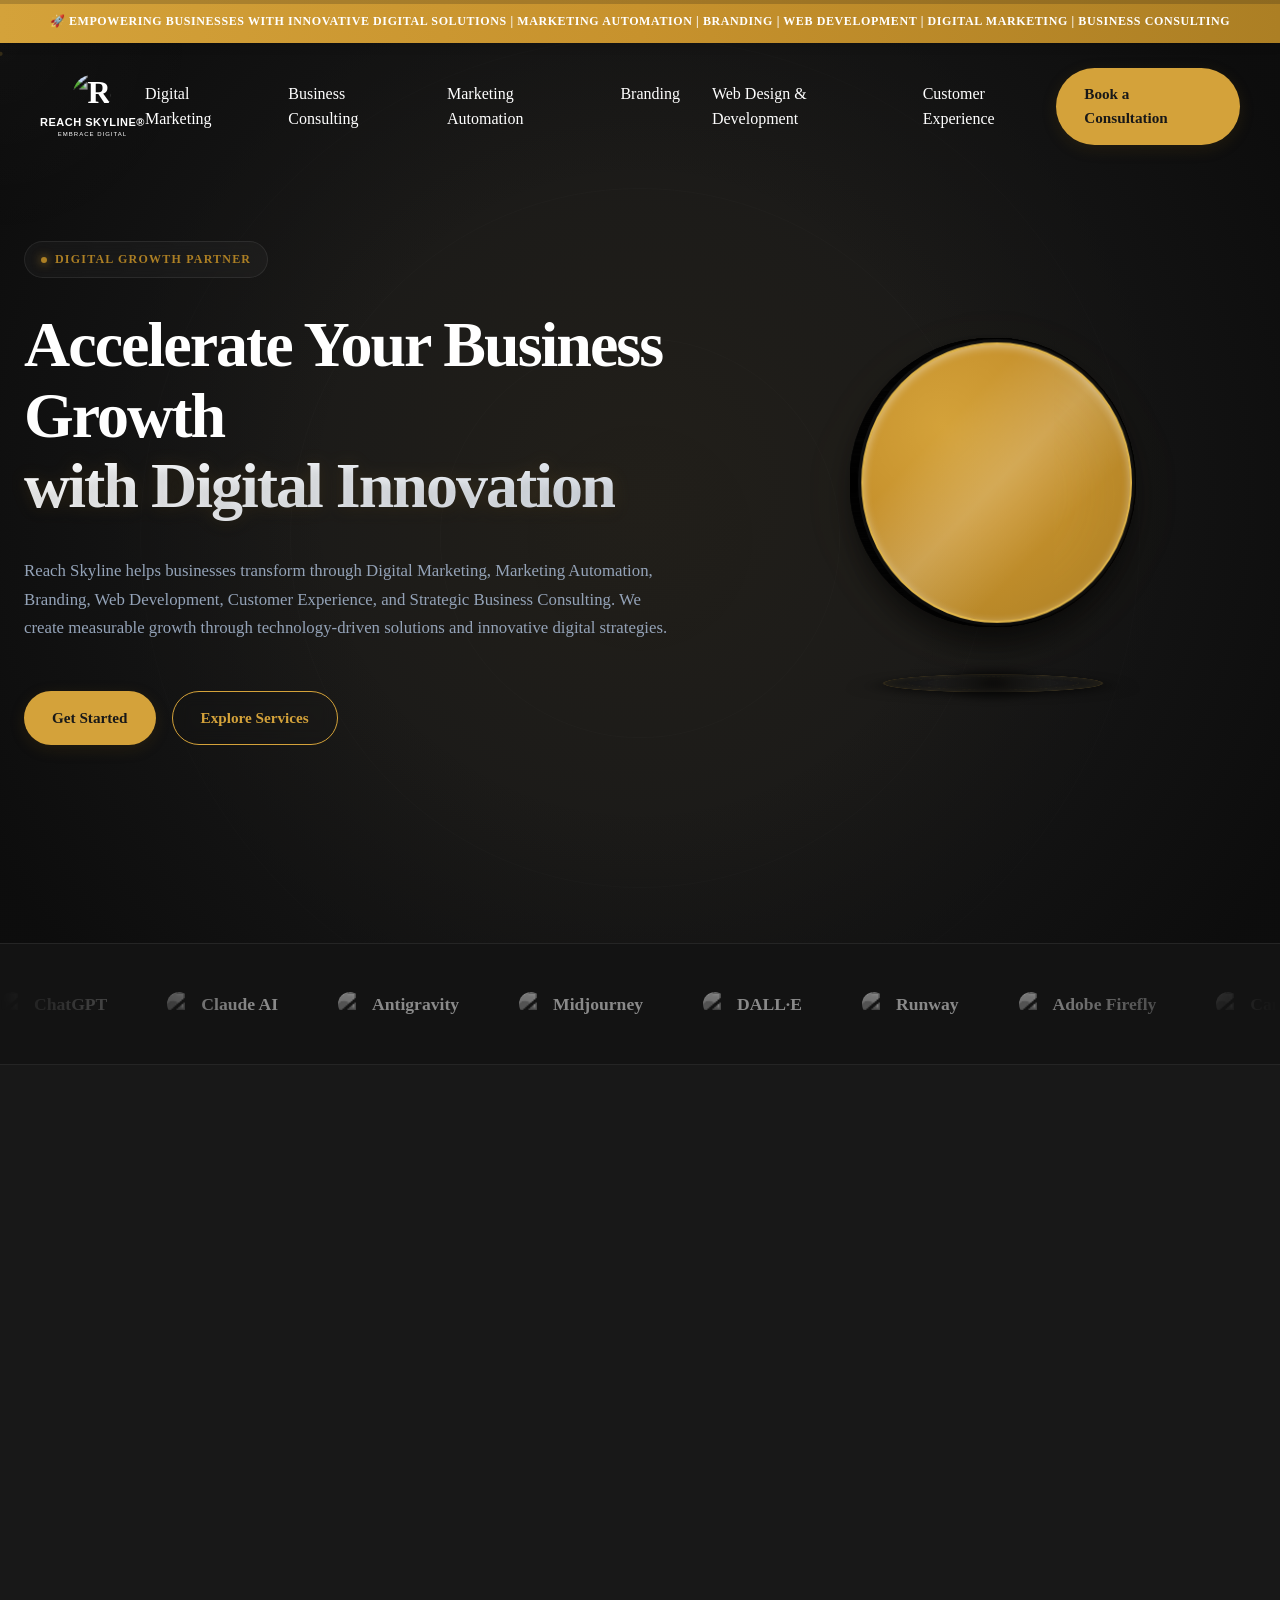
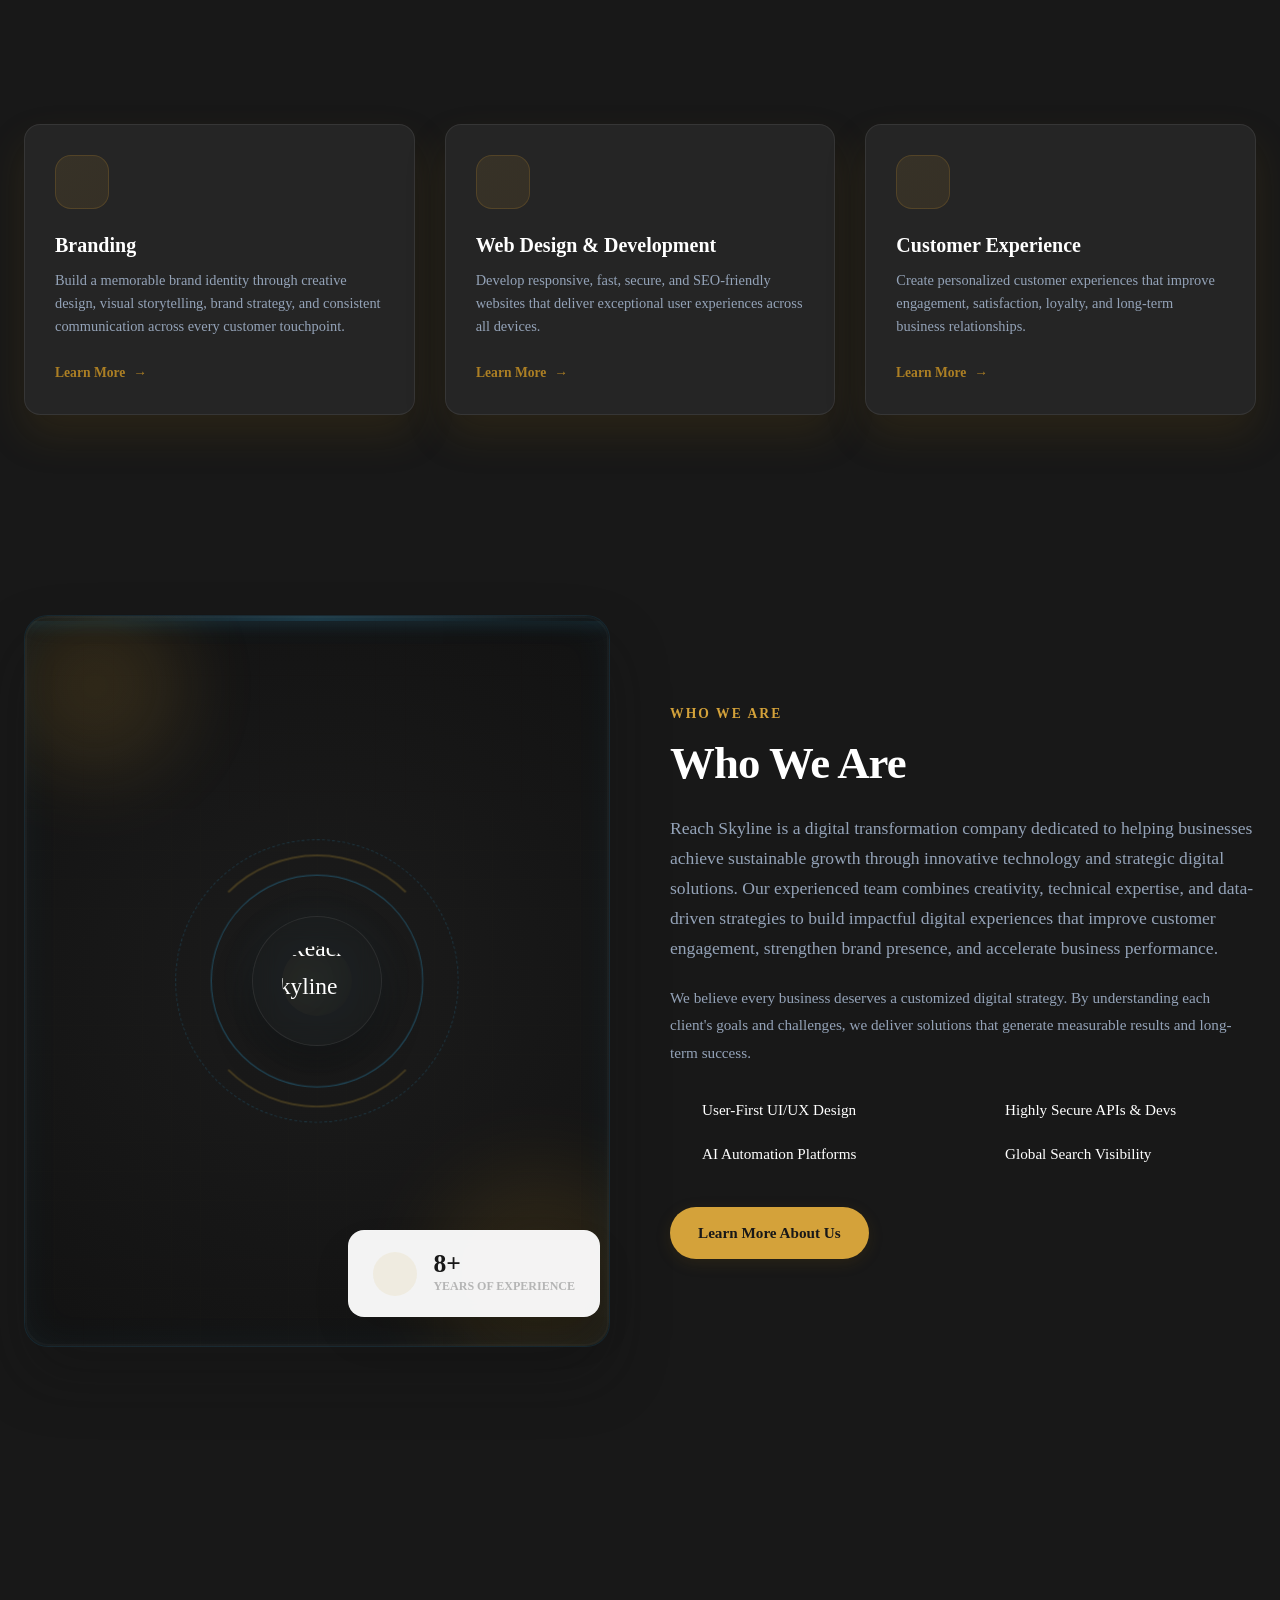
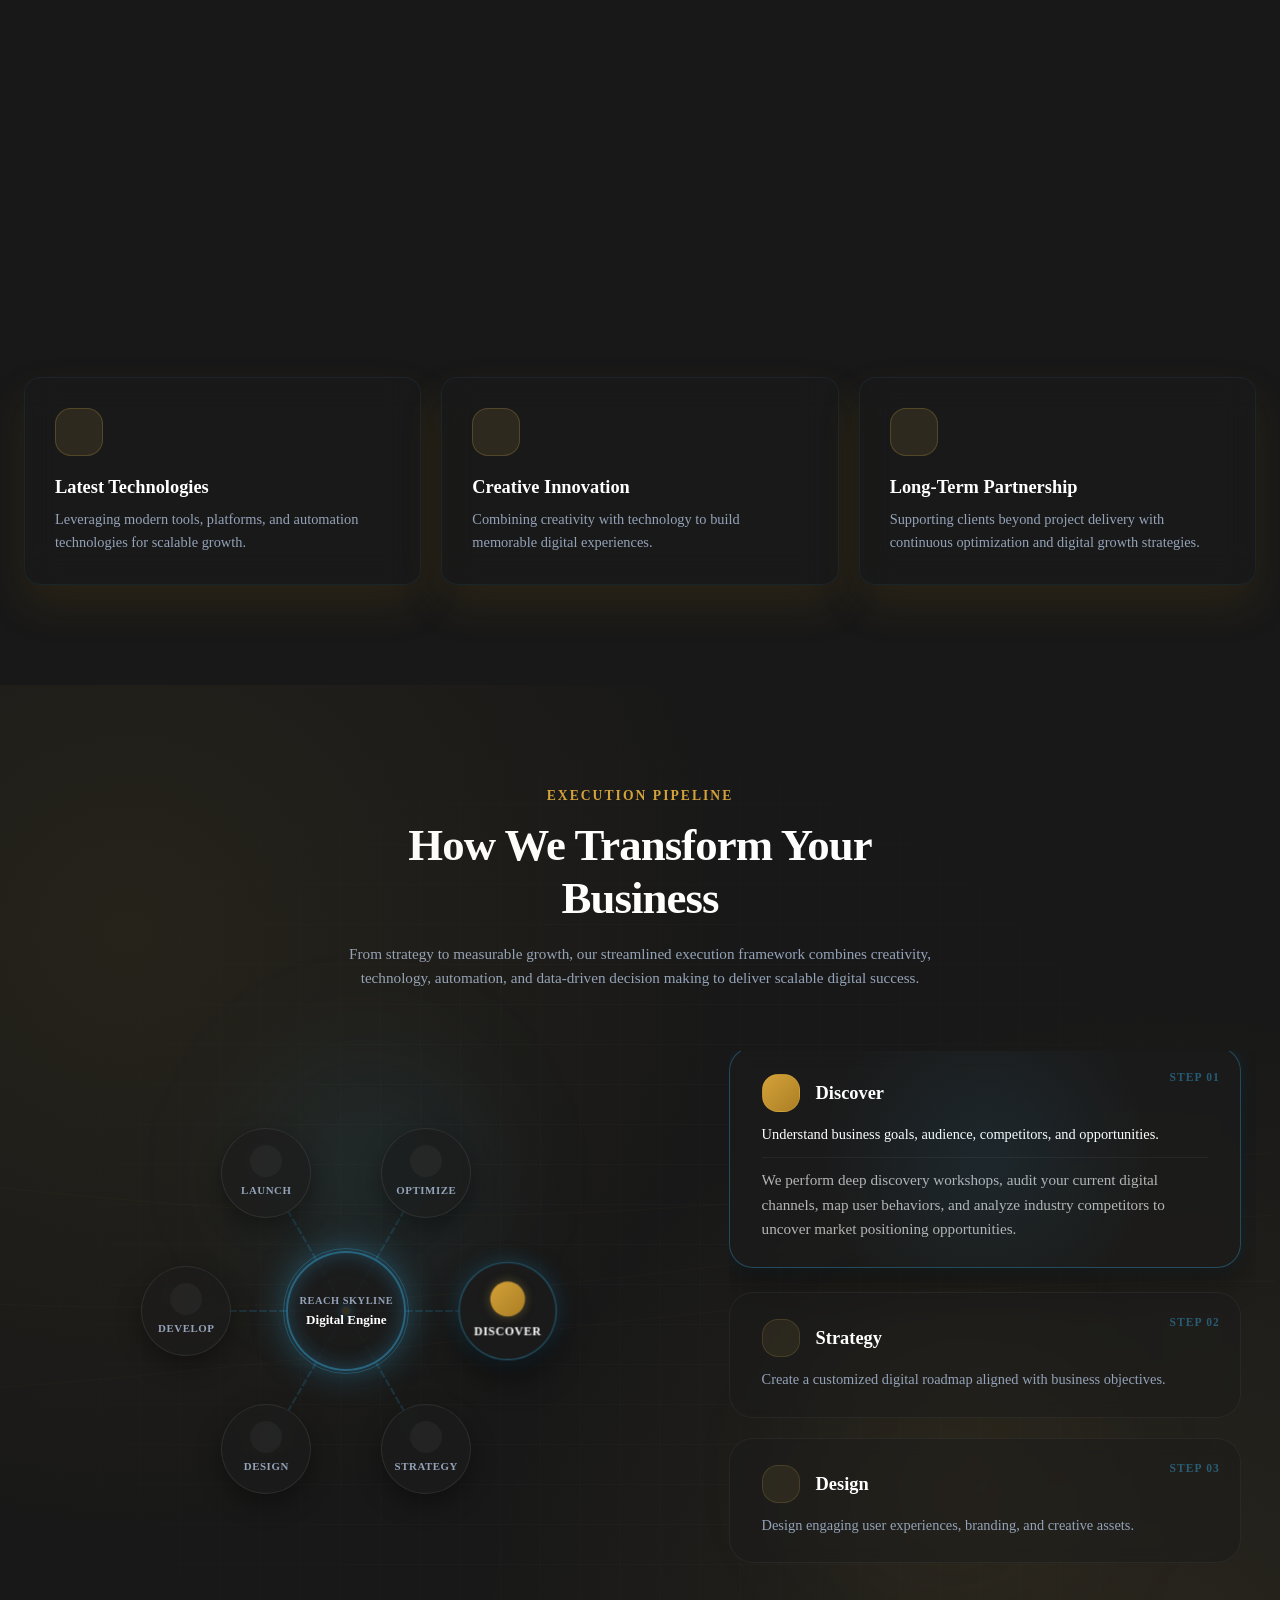
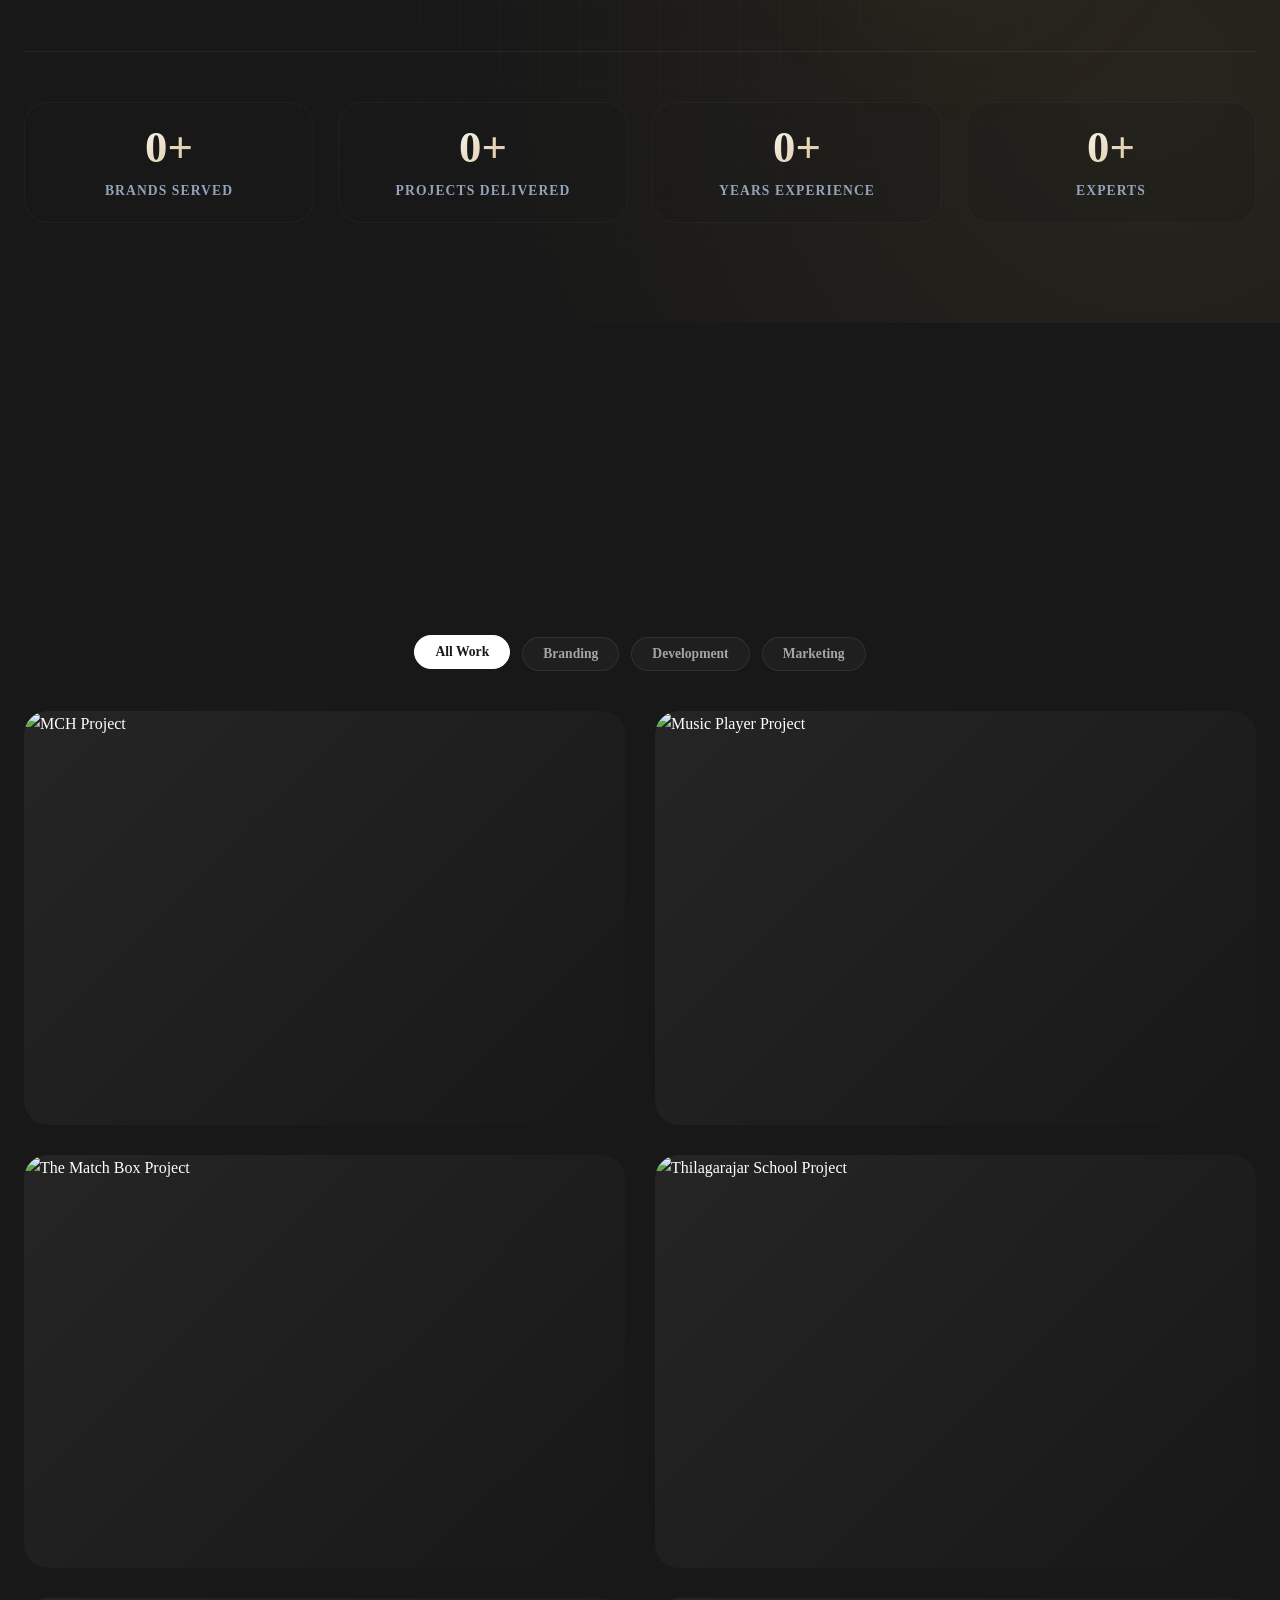
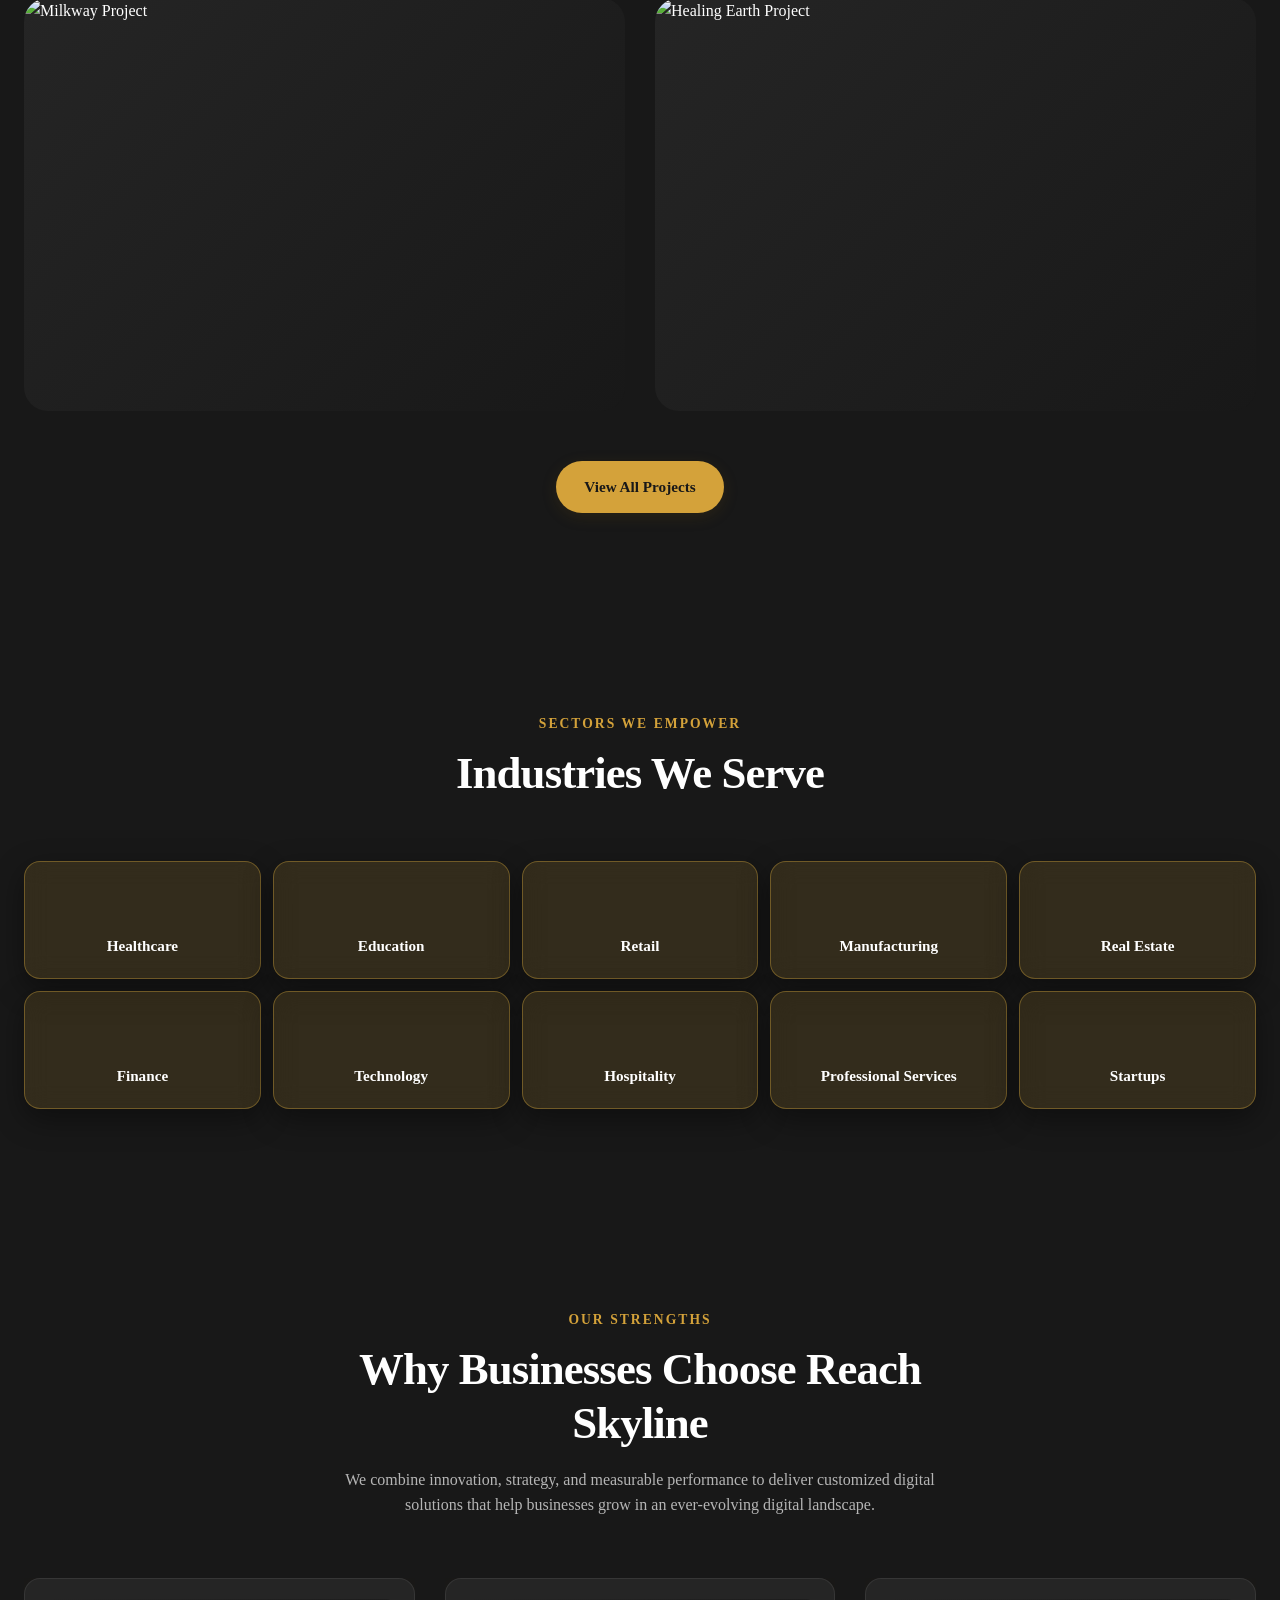
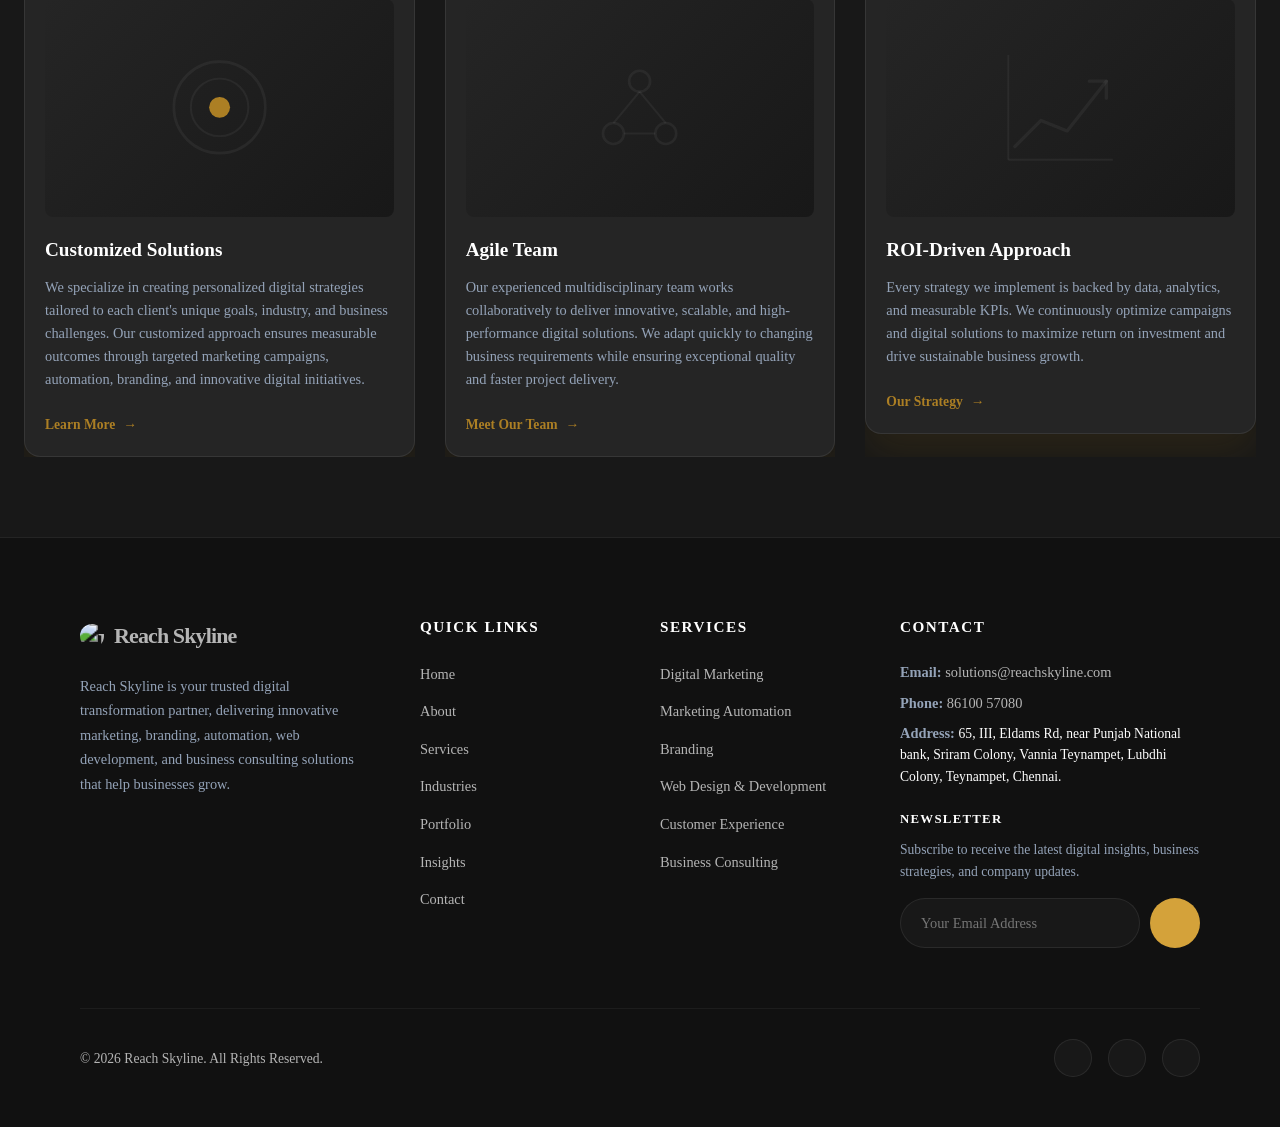
==== index.html @ 9bc43e6a "Add files via upload" ====
<!DOCTYPE html>
<html lang="en">
<head>
  <meta charset="UTF-8">
  <meta name="viewport" content="width=device-width, initial-scale=1.0">
  <meta name="description" content="Reach Skyline is your trusted digital transformation partner, delivering innovative marketing, branding, automation, web development, and business consulting solutions that help businesses grow.">
  <meta name="keywords" content="Reach Skyline, Digital Agency, Marketing Automation, Branding, Web Design & Development, Digital Transformation, Customer Experience, Business Consulting">
  <meta name="author" content="Reach Skyline">
  <title>Reach Skyline | Accelerating Business Growth Through Digital Innovation</title>
  
  <!-- Favicon -->
  <link rel="icon" type="image/png" href="data:image/svg+xml,<svg xmlns=%22http://www.w3.org/2000/svg%22 viewBox=%220 0 100 100%22><rect width=%22100%22 height=%22100%22 rx=%2220%22 fill=%22%23181818%22/><circle cx=%2250%22 cy=%2250%22 r=%2230%22 fill=%22none%22 stroke=%22url(%23g)%22 stroke-width=%228%22/><defs><linearGradient id=%22g%22 x1=%220%22 y1=%220%22 x2=%221%22 y2=%221%22><stop offset=%220%25%22 stop-color=%22%23cca43b%22/><stop offset=%22100%25%22 stop-color=%22%23e5c158%22/></linearGradient></defs></svg>">

  <!-- Google Fonts -->
  <link rel="preconnect" href="https://fonts.googleapis.com">
  <link rel="preconnect" href="https://fonts.gstatic.com" crossorigin>
  <link href="https://fonts.googleapis.com/css2?family=Plus+Jakarta+Sans:ital,wght@0,300;0,400;0,500;0,600;0,700;0,800;1,400&family=Space+Grotesk:wght@400;500;600;700&display=swap" rel="stylesheet">
  
  <!-- Stylesheets -->
  <link rel="stylesheet" href="style.css">
  <link rel="stylesheet" href="animations.css">
  <link rel="stylesheet" href="responsive.css">
</head>
<body>
  <!-- Full-Screen Starfield Background -->
  <canvas id="bgCanvas"></canvas>

  <!-- Announcement Bar -->
  <div class="announcement-bar">
    🚀 Empowering Businesses with Innovative Digital Solutions | Marketing Automation | Branding | Web Development | Digital Marketing | Business Consulting
  </div>

  <!-- Scroll Progress Bar -->
  <div class="scroll-progress-container">
    <div class="scroll-progress-bar" id="scrollProgressBar"></div>
  </div>

  <!-- Page Loader -->
  <div class="page-loader" id="pageLoader">
    <div class="loader-content">
      <img src="https://res.cloudinary.com/srfbqmic/image/upload/v1784008213/Gemini_Generated_Image_fkqyyffkqyyffkqy_fl8wap.png" alt="Reach Skyline Logo" class="loader-logo-img">
      <div class="loader-logo">Reach Skyline</div>
      <div class="loader-bar">
        <div class="loader-progress"></div>
      </div>
    </div>
  </div>

  <!-- Glass Navbar -->
  <nav class="navbar" id="navbar">
    <div class="container navbar-container">
      <a href="#home" class="logo" style="display: flex; flex-direction: column; align-items: center; justify-content: center; gap: 0; text-decoration: none;">
        <img src="https://res.cloudinary.com/srfbqmic/image/upload/v1784008213/Gemini_Generated_Image_fkqyyffkqyyffkqy_fl8wap.png" alt="Reach Skyline Logo" class="logo-img" style="width: 38px; height: 38px; margin-bottom: 4px;">
        <span style="font-family: Arial, sans-serif; font-size: 11px; font-weight: 700; color: #FFFFFF; letter-spacing: 0.5px; line-height: 1;">REACH SKYLINE&reg;</span>
        <span style="font-family: Arial, sans-serif; font-size: 6px; font-weight: 500; color: #FFFFFF; letter-spacing: 1px; line-height: 1; margin-top: 3px;">EMBRACE DIGITAL</span>
      </a>
      
      <!-- Desktop Navigation Menu -->
      <ul class="nav-menu">
        <li><a href="#services" class="nav-link active">Digital Marketing</a></li>
        <li><a href="#services" class="nav-link">Business Consulting</a></li>
        <li><a href="#services" class="nav-link">Marketing Automation</a></li>
        <li><a href="#services" class="nav-link">Branding</a></li>
        <li><a href="#services" class="nav-link">Web Design & Development</a></li>
        <li><a href="#services" class="nav-link">Customer Experience</a></li>
      </ul>
      
      <div class="nav-cta">
        <a href="#footer" class="btn btn-primary btn-magnetic">Book a Consultation</a>
      </div>
      
      
      
      <!-- Hamburger Toggle Button -->
      <button class="hamburger" id="menuToggle" aria-label="Toggle navigation menu">
        <span></span>
        <span></span>
        <span></span>
      </button>
    </div>
  </nav>

  <!-- Mobile Slide-In Navigation Drawer -->
  <div class="nav-overlay" id="navOverlay"></div>
  <div class="nav-drawer" id="navDrawer">
    <ul class="drawer-menu">
      <li><a href="#home" class="drawer-link active">Home</a></li>
      <li><a href="#services" class="drawer-link">Services</a></li>
      <li><a href="#about" class="drawer-link">About</a></li>
      <li><a href="#why-choose-us" class="drawer-link">Why Us</a></li>
      <li><a href="#process" class="drawer-link">Process</a></li>
      <li><a href="#portfolio" class="drawer-link">Portfolio</a></li>
    </ul>
    <div class="drawer-cta">
      <a href="#footer" class="btn btn-primary" style="width: 100%;">Book a Consultation</a>
    </div>
  </div>

  <!-- Hero Section -->
  <header class="hero" id="home">
    <!-- Premium Luxury SaaS Background -->
    <div class="hero-bg-container luxury-bg">
      <!-- Background Concentric Circles for Depth -->
      <div class="hero-circle circle-1"></div>
      <div class="hero-circle circle-2"></div>
      <div class="hero-circle circle-3"></div>
      
      <!-- Subtle Floating Dust Particles Canvas -->
      <canvas id="particlesCanvas" class="hero-layer layer-canvas"></canvas>
      
      <!-- Luxury Radial Vignette -->
      <div class="hero-bg-overlay-luxury"></div>
    </div>
    
    <!-- Mouse interactive glow layout -->
    <div class="mouse-light" id="mouseLight"></div>

    <div class="container hero-content-wrapper">
      <!-- Left Column: Hero Text -->
      <div class="hero-left">
        <div class="hero-badge reveal-fade-up">
          <span class="hero-badge-dot"></span>
          <span class="hero-badge-text">Digital Growth Partner</span>
        </div>
        
        <h1 class="hero-headline reveal-fade-up delay-100">
          Accelerate Your Business Growth<br>
          <span class="gradient-gold-text">with Digital Innovation</span>
        </h1>
        
        <p class="hero-subtitle reveal-fade-up delay-200">
          Reach Skyline helps businesses transform through Digital Marketing, Marketing Automation, Branding, Web Development, Customer Experience, and Strategic Business Consulting. We create measurable growth through technology-driven solutions and innovative digital strategies.
        </p>
        
        <div class="hero-buttons reveal-fade-up delay-300">
          <a href="#footer" class="btn btn-primary btn-magnetic">Get Started</a>
          <a href="#services" class="btn btn-secondary btn-magnetic">Explore Services</a>
        </div>
      </div>

      <!-- Right Column: Interactive 3D Reach Skyline Logo Centerpiece -->
      <div class="hero-right reveal-fade-up delay-400">
        <div class="logo-3d-scene" id="logoScene">
          <!-- Ambient Radial Spotlight Glow behind the logo coin -->
          <div class="logo-3d-glow"></div>
          
          <!-- 3D Pedestal / Platform -->
          <div class="pedestal-stage">
            <div class="pedestal-base">
              <!-- Nested ring reflections -->
              <div class="pedestal-ring-1"></div>
              <div class="pedestal-ring-2"></div>
              <div class="pedestal-reflection"></div>
            </div>
            <!-- Soft dynamic shadow cast from the floating coin onto the pedestal surface -->
            <div class="pedestal-shadow" id="pedestalShadow"></div>
          </div>
          
          <!-- True 3D Solid Polygonal Coin Logo Container -->
          <div class="logo-3d-container" id="logo3DContainer">
            <!-- Front Face -->
            <div class="logo-3d-layer face-front">
              <div class="logo-coin-face">
                <img src="https://res.cloudinary.com/srfbqmic/image/upload/v1784008213/Gemini_Generated_Image_fkqyyffkqyyffkqy_fl8wap.png" alt="Reach Skyline 3D Logo" class="logo-image-core">
                <div class="chrome-glare"></div>
              </div>
            </div>
            
            <!-- Back Face -->
            <div class="logo-3d-layer face-back">
              <div class="logo-coin-face mirrored-back">
                <img src="https://res.cloudinary.com/srfbqmic/image/upload/v1784008213/Gemini_Generated_Image_fkqyyffkqyyffkqy_fl8wap.png" alt="Reach Skyline 3D Logo" class="logo-image-core">
                <div class="chrome-glare"></div>
              </div>
            </div>
          </div>
        </div>
      </div>
    </div>


  </header>

  <!-- Trusted Clients Marquee Section -->
  <section class="clients">
    <div class="marquee-container">
      <div class="marquee-track" id="marqueeTrack">
        <!-- Loop 1 -->
        <div class="marquee-logo">
          <img src="https://cdn.jsdelivr.net/npm/@lobehub/icons-static-svg@latest/icons/chatgpt.svg" alt="ChatGPT" class="logo-img">
          <span class="logo-text">ChatGPT</span>
        </div>
        <div class="marquee-logo">
          <img src="https://cdn.jsdelivr.net/npm/@lobehub/icons-static-svg@latest/icons/claude.svg" alt="Claude AI" class="logo-img">
          <span class="logo-text">Claude AI</span>
        </div>
        <div class="marquee-logo">
          <img src="https://cdn.jsdelivr.net/gh/homarr-labs/dashboard-icons/png/gravity.png" alt="Antigravity" class="logo-img">
          <span class="logo-text">Antigravity</span>
        </div>
        <div class="marquee-logo">
          <img src="https://cdn.jsdelivr.net/npm/@lobehub/icons-static-svg@latest/icons/midjourney.svg" alt="Midjourney" class="logo-img">
          <span class="logo-text">Midjourney</span>
        </div>
        <div class="marquee-logo">
          <img src="https://cdn.jsdelivr.net/npm/@lobehub/icons-static-svg@latest/icons/dalle.svg" alt="DALL·E" class="logo-img">
          <span class="logo-text">DALL·E</span>
        </div>
        <div class="marquee-logo">
          <img src="https://uxwing.com/wp-content/themes/uxwing/download/brands-and-social-media/runway-ai-icon.svg" alt="Runway" class="logo-img">
          <span class="logo-text">Runway</span>
        </div>
        <div class="marquee-logo">
          <img src="https://cdn.jsdelivr.gh/homarr-labs/dashboard-icons/png/firefly.png" alt="Adobe Firefly" class="logo-img">
          <span class="logo-text">Adobe Firefly</span>
        </div>
        <div class="marquee-logo">
          <img src="https://uxwing.com/wp-content/themes/uxwing/download/brands-and-social-media/canva-icon.svg" alt="Canva" class="logo-img">
          <span class="logo-text">Canva</span>
        </div>
        <div class="marquee-logo">
          <img src="https://uxwing.com/wp-content/themes/uxwing/download/brands-and-social-media/jasper-icon.svg" alt="Jasper AI" class="logo-img">
          <span class="logo-text">Jasper AI</span>
        </div>
        <div class="marquee-logo">
          <img src="https://unavatar.io/copy.ai" alt="Copy.ai" class="logo-img">
          <span class="logo-text">Copy.ai</span>
        </div>
        <div class="marquee-logo">
          <img src="https://cdn.jsdelivr.net/gh/gilbarbara/logos/logos/grammarly.svg" alt="Grammarly" class="logo-img">
          <span class="logo-text">Grammarly</span>
        </div>
        <div class="marquee-logo">
          <img src="https://api.microlink.io?url=https://synthesia.io&embed=logo" alt="Synthesia" class="logo-img">
          <span class="logo-text">Synthesia</span>
        </div>
        <div class="marquee-logo">
          <img src="https://cdn.jsdelivr.net/gh/gilbarbara/logos/logos/descript.svg" alt="Descript" class="logo-img">
          <span class="logo-text">Descript</span>
        </div>
        <div class="marquee-logo">
          <img src="https://unavatar.io/semrush.com" alt="SEMrush" class="logo-img">
          <span class="logo-text">SEMrush</span>
        </div>
        <div class="marquee-logo">
          <img src="https://cdn.jsdelivr.net/gh/gilbarbara/logos/logos/google-analytics.svg" alt="Google Analytics" class="logo-img">
          <span class="logo-text">Google Analytics</span>
        </div>
        <div class="marquee-logo">
          <img src="https://cdn.jsdelivr.net/gh/gilbarbara/logos/logos/google-tag-manager.svg" alt="Google Tag Manager" class="logo-img">
          <span class="logo-text">Google Tag Manager</span>
        </div>
        <div class="marquee-logo">
          <img src="https://cdn.jsdelivr.net/gh/gilbarbara/logos/logos/meta.svg" alt="Meta Business Suite" class="logo-img">
          <span class="logo-text">Meta Business Suite</span>
        </div>
        <div class="marquee-logo">
          <img src="https://cdn.jsdelivr.net/gh/gilbarbara/logos/logos/zapier.svg" alt="Zapier" class="logo-img">
          <span class="logo-text">Zapier</span>
        </div>
        <div class="marquee-logo">
          <img src="https://unavatar.io/make.com" alt="Make.com" class="logo-img">
          <span class="logo-text">Make.com</span>
        </div>
        <div class="marquee-logo">
          <img src="https://unavatar.io/manychat.com" alt="ManyChat" class="logo-img">
          <span class="logo-text">ManyChat</span>
        </div>
        <div class="marquee-logo">
          <img src="https://cdn.jsdelivr.net/gh/homarr-labs/dashboard-icons/png/n8n.png" alt="n8n" class="logo-img">
          <span class="logo-text">n8n</span>
        </div>
        <div class="marquee-logo">
          <img src="https://cdn.jsdelivr.net/gh/gilbarbara/logos/logos/zoho.svg" alt="Zoho CRM" class="logo-img">
          <span class="logo-text">Zoho CRM</span>
        </div>
        <div class="marquee-logo">
          <img src="https://cdn.jsdelivr.net/gh/gilbarbara/logos/logos/zoho.svg" alt="Zoho Campaigns" class="logo-img">
          <span class="logo-text">Zoho Campaigns</span>
        </div>
        <!-- Loop 2 (For infinite loop) -->
        <div class="marquee-logo">
          <img src="https://cdn.jsdelivr.net/npm/@lobehub/icons-static-svg@latest/icons/chatgpt.svg" alt="ChatGPT" class="logo-img">
          <span class="logo-text">ChatGPT</span>
        </div>
        <div class="marquee-logo">
          <img src="https://cdn.jsdelivr.net/npm/@lobehub/icons-static-svg@latest/icons/claude.svg" alt="Claude AI" class="logo-img">
          <span class="logo-text">Claude AI</span>
        </div>
        <div class="marquee-logo">
          <img src="https://cdn.jsdelivr.net/gh/homarr-labs/dashboard-icons/png/gravity.png" alt="Antigravity" class="logo-img">
          <span class="logo-text">Antigravity</span>
        </div>
        <div class="marquee-logo">
          <img src="https://cdn.jsdelivr.net/npm/@lobehub/icons-static-svg@latest/icons/midjourney.svg" alt="Midjourney" class="logo-img">
          <span class="logo-text">Midjourney</span>
        </div>
        <div class="marquee-logo">
          <img src="https://cdn.jsdelivr.net/npm/@lobehub/icons-static-svg@latest/icons/dalle.svg" alt="DALL·E" class="logo-img">
          <span class="logo-text">DALL·E</span>
        </div>
        <div class="marquee-logo">
          <img src="https://uxwing.com/wp-content/themes/uxwing/download/brands-and-social-media/runway-ai-icon.svg" alt="Runway" class="logo-img">
          <span class="logo-text">Runway</span>
        </div>
        <div class="marquee-logo">
          <img src="https://cdn.jsdelivr.gh/homarr-labs/dashboard-icons/png/firefly.png" alt="Adobe Firefly" class="logo-img">
          <span class="logo-text">Adobe Firefly</span>
        </div>
        <div class="marquee-logo">
          <img src="https://uxwing.com/wp-content/themes/uxwing/download/brands-and-social-media/canva-icon.svg" alt="Canva" class="logo-img">
          <span class="logo-text">Canva</span>
        </div>
        <div class="marquee-logo">
          <img src="https://uxwing.com/wp-content/themes/uxwing/download/brands-and-social-media/jasper-icon.svg" alt="Jasper AI" class="logo-img">
          <span class="logo-text">Jasper AI</span>
        </div>
        <div class="marquee-logo">
          <img src="https://unavatar.io/copy.ai" alt="Copy.ai" class="logo-img">
          <span class="logo-text">Copy.ai</span>
        </div>
        <div class="marquee-logo">
          <img src="https://cdn.jsdelivr.net/gh/gilbarbara/logos/logos/grammarly.svg" alt="Grammarly" class="logo-img">
          <span class="logo-text">Grammarly</span>
        </div>
        <div class="marquee-logo">
          <img src="https://api.microlink.io?url=https://synthesia.io&embed=logo" alt="Synthesia" class="logo-img">
          <span class="logo-text">Synthesia</span>
        </div>
        <div class="marquee-logo">
          <img src="https://cdn.jsdelivr.net/gh/gilbarbara/logos/logos/descript.svg" alt="Descript" class="logo-img">
          <span class="logo-text">Descript</span>
        </div>
        <div class="marquee-logo">
          <img src="https://unavatar.io/semrush.com" alt="SEMrush" class="logo-img">
          <span class="logo-text">SEMrush</span>
        </div>
        <div class="marquee-logo">
          <img src="https://cdn.jsdelivr.net/gh/gilbarbara/logos/logos/google-analytics.svg" alt="Google Analytics" class="logo-img">
          <span class="logo-text">Google Analytics</span>
        </div>
        <div class="marquee-logo">
          <img src="https://cdn.jsdelivr.net/gh/gilbarbara/logos/logos/google-tag-manager.svg" alt="Google Tag Manager" class="logo-img">
          <span class="logo-text">Google Tag Manager</span>
        </div>
        <div class="marquee-logo">
          <img src="https://cdn.jsdelivr.net/gh/gilbarbara/logos/logos/meta.svg" alt="Meta Business Suite" class="logo-img">
          <span class="logo-text">Meta Business Suite</span>
        </div>
        <div class="marquee-logo">
          <img src="https://cdn.jsdelivr.net/gh/gilbarbara/logos/logos/zapier.svg" alt="Zapier" class="logo-img">
          <span class="logo-text">Zapier</span>
        </div>
        <div class="marquee-logo">
          <img src="https://unavatar.io/make.com" alt="Make.com" class="logo-img">
          <span class="logo-text">Make.com</span>
        </div>
        <div class="marquee-logo">
          <img src="https://unavatar.io/manychat.com" alt="ManyChat" class="logo-img">
          <span class="logo-text">ManyChat</span>
        </div>
        <div class="marquee-logo">
          <img src="https://cdn.jsdelivr.net/gh/homarr-labs/dashboard-icons/png/n8n.png" alt="n8n" class="logo-img">
          <span class="logo-text">n8n</span>
        </div>
        <div class="marquee-logo">
          <img src="https://cdn.jsdelivr.net/gh/gilbarbara/logos/logos/zoho.svg" alt="Zoho CRM" class="logo-img">
          <span class="logo-text">Zoho CRM</span>
        </div>
        <div class="marquee-logo">
          <img src="https://cdn.jsdelivr.net/gh/gilbarbara/logos/logos/zoho.svg" alt="Zoho Campaigns" class="logo-img">
          <span class="logo-text">Zoho Campaigns</span>
        </div>
      </div>
    </div>
  </section>

  <!-- Services Grid Section -->
  <section class="section section-dark" id="services">
    <div class="container">
      <div class="section-header reveal-fade-up">
        <span class="section-subtitle">Our Digital Solutions</span>
        <h2 class="section-title">Our Digital Solutions</h2>
        <p style="margin-top: 16px; font-size: 1rem;">We provide end-to-end digital services that help businesses grow, automate processes, improve customer engagement, and establish a strong online presence.</p>
      </div>

      <div class="services-grid">
        <!-- Service Card 1 -->
        <div class="service-card reveal-fade-up">
          <div class="glass-card card-glow-border service-card-content">
            <div class="service-icon-box">
              <i data-lucide="trending-up"></i>
            </div>
            <h3 class="service-title">Digital Marketing</h3>
            <p class="service-desc">Increase your online visibility through SEO, social media marketing, paid advertising, email marketing, and content strategies that generate quality leads and business growth.</p>
            <a href="#footer" class="service-link">Learn More <span class="arrow-right">→</span></a>
          </div>
        </div>

        <!-- Service Card 2 -->
        <div class="service-card reveal-fade-up delay-100">
          <div class="glass-card card-glow-border service-card-content">
            <div class="service-icon-box">
              <i data-lucide="briefcase"></i>
            </div>
            <h3 class="service-title">Business Consulting</h3>
            <p class="service-desc">Support business growth with strategic consulting, digital transformation planning, technology adoption, and performance optimization.</p>
            <a href="#footer" class="service-link">Learn More <span class="arrow-right">→</span></a>
          </div>
        </div>

        <!-- Service Card 3 -->
        <div class="service-card reveal-fade-up delay-200">
          <div class="glass-card card-glow-border service-card-content">
            <div class="service-icon-box">
              <i data-lucide="settings-2"></i>
            </div>
            <h3 class="service-title">Marketing Automation</h3>
            <p class="service-desc">Automate customer journeys, lead nurturing, email campaigns, CRM integration, and business workflows to improve efficiency and maximize conversions.</p>
            <a href="#footer" class="service-link">Learn More <span class="arrow-right">→</span></a>
          </div>
        </div>

        <!-- Service Card 4 -->
        <div class="service-card reveal-fade-up">
          <div class="glass-card card-glow-border service-card-content">
            <div class="service-icon-box">
              <i data-lucide="award"></i>
            </div>
            <h3 class="service-title">Branding</h3>
            <p class="service-desc">Build a memorable brand identity through creative design, visual storytelling, brand strategy, and consistent communication across every customer touchpoint.</p>
            <a href="#footer" class="service-link">Learn More <span class="arrow-right">→</span></a>
          </div>
        </div>

        <!-- Service Card 5 -->
        <div class="service-card reveal-fade-up delay-100">
          <div class="glass-card card-glow-border service-card-content">
            <div class="service-icon-box">
              <i data-lucide="code-xml"></i>
            </div>
            <h3 class="service-title">Web Design & Development</h3>
            <p class="service-desc">Develop responsive, fast, secure, and SEO-friendly websites that deliver exceptional user experiences across all devices.</p>
            <a href="#footer" class="service-link">Learn More <span class="arrow-right">→</span></a>
          </div>
        </div>
      <!-- Service Card 6 -->
        <div class="service-card reveal-fade-up delay-200">
          <div class="glass-card card-glow-border service-card-content">
            <div class="service-icon-box">
              <i data-lucide="heart"></i>
            </div>
            <h3 class="service-title">Customer Experience</h3>
            <p class="service-desc">Create personalized customer experiences that improve engagement, satisfaction, loyalty, and long-term business relationships.</p>
            <a href="#footer" class="service-link">Learn More <span class="arrow-right">→</span></a>
          </div>
        </div>

        </div>
    </div>
  </section>

  <!-- About Section (Light Section) -->
  <section class="section section-light" id="about">
    <div class="container">
      <div class="about-grid">
        
        <!-- About Left Column (Parallax Vector artwork) -->
        <div class="about-image-wrapper reveal-fade-up">
          <div class="about-image-card about-interactive-card" id="aboutInteractiveCard">
            <!-- Glass Frame Overlay -->
            <div class="about-card-glass-frame"></div>
            
            <!-- Drifting Holographic Volumetric Blobs -->
            <div class="about-card-blob blob-1"></div>
            <div class="about-card-blob blob-2"></div>
            
            <!-- Vector Grid Background inside card -->
            <svg class="about-svg-bg" xmlns="http://www.w3.org/2000/svg" viewBox="0 0 400 500" fill="none">
              <defs>
                <pattern id="about-grid" width="20" height="20" patternUnits="userSpaceOnUse">
                  <path d="M 20 0 L 0 0 0 20" fill="none" stroke="rgba(204, 164, 59, 0.08)" stroke-width="1"/>
                </pattern>
              </defs>
              <rect width="100%" height="100%" fill="url(#about-grid)" />
            </svg>
            
            <!-- Rotating Hologram Ring & HUD System -->
            <div class="about-hologram-rings">
              <div class="about-ring-outer"></div>
              <div class="about-ring-middle"></div>
              <div class="about-ring-inner"></div>
              <div class="about-ring-glow"></div>
            </div>
            
            <!-- Vertical Laser Scanner Sweep -->
            <div class="about-holo-scanner"></div>

            <!-- Floating Logo Orbiting Orb (Targeted by JS) -->
            <div class="about-logo-wrapper" id="aboutLogoWrapper">
              <img src="https://res.cloudinary.com/srfbqmic/image/upload/v1784008213/Gemini_Generated_Image_fkqyyffkqyyffkqy_fl8wap.png" alt="Reach Skyline Icon" class="about-logo-img">
            </div>
          </div>
          
          <!-- Floating Experience Badge -->
          <div class="about-badge">
            <div class="about-badge-icon">
              <i data-lucide="sparkles"></i>
            </div>
            <div>
              <div class="about-badge-num">8+</div>
              <div class="about-badge-text">Years of Experience</div>
            </div>
          </div>
        </div>

        <!-- About Right Column -->
        <div class="about-text">
          <span class="section-subtitle">Who We Are</span>
          <h2 class="section-title" style="margin-bottom: 24px;">Who We Are</h2>
          <p class="about-lead" style="font-size: 1.1rem; line-height: 1.7; font-weight: 500;">
            Reach Skyline is a digital transformation company dedicated to helping businesses achieve sustainable growth through innovative technology and strategic digital solutions. Our experienced team combines creativity, technical expertise, and data-driven strategies to build impactful digital experiences that improve customer engagement, strengthen brand presence, and accelerate business performance.
          </p>
          <p class="about-body">
            We believe every business deserves a customized digital strategy. By understanding each client's goals and challenges, we deliver solutions that generate measurable results and long-term success.
          </p>
          
          <!-- Key Points Grid -->
          <div class="about-features">
            <div class="about-feature-item">
              <i data-lucide="check-circle-2" class="about-feature-icon"></i>
              <span class="about-feature-text">User-First UI/UX Design</span>
            </div>
            <div class="about-feature-item">
              <i data-lucide="check-circle-2" class="about-feature-icon"></i>
              <span class="about-feature-text">Highly Secure APIs & Devs</span>
            </div>
            <div class="about-feature-item">
              <i data-lucide="check-circle-2" class="about-feature-icon"></i>
              <span class="about-feature-text">AI Automation Platforms</span>
            </div>
            <div class="about-feature-item">
              <i data-lucide="check-circle-2" class="about-feature-icon"></i>
              <span class="about-feature-text">Global Search Visibility</span>
            </div>
          </div>

          <div>
            <a href="#footer" class="btn btn-primary btn-magnetic">Learn More About Us</a>
          </div>
        </div>

      </div>
    </div>
  </section>

  <!-- Why Choose Us / Features Grid (Dark Section) -->
  <section class="section section-dark" id="why-choose-us">
    <div class="container">
      <div class="section-header reveal-fade-up">
        <span class="section-subtitle">Why Choose Reach Skyline</span>
        <h2 class="section-title">Why Businesses Choose Reach Skyline</h2>
      </div>

      <div class="why-choose-grid">
        <!-- Feature 1 -->
        <div class="why-choose-card reveal-fade-up">
          <div class="glass-card card-glow-border why-choose-card-content">
            <div class="why-choose-icon-box">
              <i data-lucide="award"></i>
            </div>
            <h3 class="why-choose-title">Experienced Professionals</h3>
            <p class="why-choose-desc">A skilled team delivering innovative digital solutions tailored to every business.</p>
          </div>
        </div>

        <!-- Feature 2 -->
        <div class="why-choose-card reveal-fade-up delay-100">
          <div class="glass-card card-glow-border why-choose-card-content">
            <div class="why-choose-icon-box">
              <i data-lucide="target"></i>
            </div>
            <h3 class="why-choose-title">Result-Driven Strategies</h3>
            <p class="why-choose-desc">Focused on measurable growth, lead generation, and improved business performance.</p>
          </div>
        </div>

        <!-- Feature 3 -->
        <div class="why-choose-card reveal-fade-up delay-200">
          <div class="glass-card card-glow-border why-choose-card-content">
            <div class="why-choose-icon-box">
              <i data-lucide="heart"></i>
            </div>
            <h3 class="why-choose-title">Customer-Centric Approach</h3>
            <p class="why-choose-desc">Every solution is customized to meet your unique business objectives and customer needs.</p>
          </div>
        </div>

        <!-- Feature 4 -->
        <div class="why-choose-card reveal-fade-up">
          <div class="glass-card card-glow-border why-choose-card-content">
            <div class="why-choose-icon-box">
              <i data-lucide="cpu"></i>
            </div>
            <h3 class="why-choose-title">Latest Technologies</h3>
            <p class="why-choose-desc">Leveraging modern tools, platforms, and automation technologies for scalable growth.</p>
          </div>
        </div>

        <!-- Feature 5 -->
        <div class="why-choose-card reveal-fade-up delay-100">
          <div class="glass-card card-glow-border why-choose-card-content">
            <div class="why-choose-icon-box">
              <i data-lucide="sparkles"></i>
            </div>
            <h3 class="why-choose-title">Creative Innovation</h3>
            <p class="why-choose-desc">Combining creativity with technology to build memorable digital experiences.</p>
          </div>
        </div>

        <!-- Feature 6 -->
        <div class="why-choose-card reveal-fade-up delay-200">
          <div class="glass-card card-glow-border why-choose-card-content">
            <div class="why-choose-icon-box">
              <i data-lucide="handshake"></i>
            </div>
            <h3 class="why-choose-title">Long-Term Partnership</h3>
            <p class="why-choose-desc">Supporting clients beyond project delivery with continuous optimization and digital growth strategies.</p>
          </div>
        </div>
      </div>
    </div>
  </section>

  <!-- Execution Pipeline Section (Dark Section) -->
  <section class="section section-dark pipeline-section" id="process">
    <!-- Premium Interactive Background layers -->
    <div class="pipeline-bg-container">
      <div class="pipeline-mesh-bg"></div>
      <div class="pipeline-grid-bg"></div>
      <div class="pipeline-particles-bg"></div>
      <div class="pipeline-blob-1"></div>
      <div class="pipeline-blob-2"></div>
      <canvas id="pipelineWavesCanvas"></canvas>
    </div>

    <div class="container">
      <!-- Section Header -->
      <div class="section-header reveal-fade-up">
        <span class="section-subtitle">Execution Pipeline</span>
        <h2 class="section-title">How We Transform Your Business</h2>
        <p class="section-desc" style="max-width: 800px; margin: 16px auto 0 auto; color: #94A3B8;">From strategy to measurable growth, our streamlined execution framework combines creativity, technology, automation, and data-driven decision making to deliver scalable digital success.</p>
      </div>

      <div class="pipeline-split-layout">
        <!-- Left Side: Interactive Workflow Projector -->
        <div class="pipeline-left-visual">
          <div class="pipeline-projector-scene" id="pipelineProjectorScene">
            <!-- Center Hub -->
            <div class="pipeline-center-hub">
              <div class="hub-pulse"></div>
              <div class="hub-content">
                <span class="hub-label-sub">Reach Skyline</span>
                <span class="hub-label-main">Digital Engine</span>
              </div>
            </div>

            <!-- SVG connection lines with animation dashes / particles -->
            <svg class="pipeline-connections-svg" viewBox="0 0 500 500" width="100%" height="100%">
              <defs>
                <linearGradient id="lineGrad" x1="0%" y1="0%" x2="100%" y2="100%">
                  <stop offset="0%" stop-color="#222222" />
                  <stop offset="50%" stop-color="#333333" />
                  <stop offset="100%" stop-color="#cca43b" />
                </linearGradient>
              </defs>
              <!-- Connection paths from center (250, 250) to the six orbits -->
              <path class="connection-line line-1" id="path-1" d="M 250,250 L 410,250" />
              <path class="connection-line line-2" id="path-2" d="M 250,250 L 330,388" />
              <path class="connection-line line-3" id="path-3" d="M 250,250 L 170,388" />
              <path class="connection-line line-4" id="path-4" d="M 250,250 L 90,250" />
              <path class="connection-line line-5" id="path-5" d="M 250,250 L 170,112" />
              <path class="connection-line line-6" id="path-6" d="M 250,250 L 330,112" />
              
              <!-- Energy particles moving along lines -->
              <circle class="energy-particle particle-1" r="3.5" fill="#cca43b" />
              <circle class="energy-particle particle-2" r="3.5" fill="#cca43b" />
              <circle class="energy-particle particle-3" r="3.5" fill="#cca43b" />
              <circle class="energy-particle particle-4" r="3.5" fill="#cca43b" />
              <circle class="energy-particle particle-5" r="3.5" fill="#cca43b" />
              <circle class="energy-particle particle-6" r="3.5" fill="#cca43b" />
            </svg>

            <!-- Orbiting Stage Nodes -->
            <div class="orbit-node node-1 active" data-step="1">
              <div class="node-glass">
                <div class="node-icon-box"><i data-lucide="search"></i></div>
                <span class="node-label">Discover</span>
              </div>
            </div>
            <div class="orbit-node node-2" data-step="2">
              <div class="node-glass">
                <div class="node-icon-box"><i data-lucide="target"></i></div>
                <span class="node-label">Strategy</span>
              </div>
            </div>
            <div class="orbit-node node-3" data-step="3">
              <div class="node-glass">
                <div class="node-icon-box"><i data-lucide="palette"></i></div>
                <span class="node-label">Design</span>
              </div>
            </div>
            <div class="orbit-node node-4" data-step="4">
              <div class="node-glass">
                <div class="node-icon-box"><i data-lucide="code"></i></div>
                <span class="node-label">Develop</span>
              </div>
            </div>
            <div class="orbit-node node-5" data-step="5">
              <div class="node-glass">
                <div class="node-icon-box"><i data-lucide="rocket"></i></div>
                <span class="node-label">Launch</span>
              </div>
            </div>
            <div class="orbit-node node-6" data-step="6">
              <div class="node-glass">
                <div class="node-icon-box"><i data-lucide="line-chart"></i></div>
                <span class="node-label">Optimize</span>
              </div>
            </div>
          </div>
        </div>

        <!-- Right Side: Pipeline Cards list -->
        <div class="pipeline-right-cards">
          <!-- Step 1 Card -->
          <div class="pipeline-card active" data-step="1">
            <div class="pipeline-card-glow"></div>
            <div class="pipeline-step-badge">Step 01</div>
            <div class="pipeline-card-header">
              <div class="pipeline-card-icon"><i data-lucide="search"></i></div>
              <h3 class="pipeline-card-title">Discover</h3>
            </div>
            <p class="pipeline-card-desc-short">Understand business goals, audience, competitors, and opportunities.</p>
            <div class="pipeline-card-detail-wrapper">
              <div class="pipeline-card-detail">
                <p>We perform deep discovery workshops, audit your current digital channels, map user behaviors, and analyze industry competitors to uncover market positioning opportunities.</p>
              </div>
            </div>
          </div>

          <!-- Step 2 Card -->
          <div class="pipeline-card" data-step="2">
            <div class="pipeline-card-glow"></div>
            <div class="pipeline-step-badge">Step 02</div>
            <div class="pipeline-card-header">
              <div class="pipeline-card-icon"><i data-lucide="target"></i></div>
              <h3 class="pipeline-card-title">Strategy</h3>
            </div>
            <p class="pipeline-card-desc-short">Create a customized digital roadmap aligned with business objectives.</p>
            <div class="pipeline-card-detail-wrapper">
              <div class="pipeline-card-detail">
                <p>We craft tailored strategy documents specifying target keywords, creative themes, paid advertising budgets, automation flows, tracking setups, and target conversion metrics.</p>
              </div>
            </div>
          </div>

          <!-- Step 3 Card -->
          <div class="pipeline-card" data-step="3">
            <div class="pipeline-card-glow"></div>
            <div class="pipeline-step-badge">Step 03</div>
            <div class="pipeline-card-header">
              <div class="pipeline-card-icon"><i data-lucide="palette"></i></div>
              <h3 class="pipeline-card-title">Design</h3>
            </div>
            <p class="pipeline-card-desc-short">Design engaging user experiences, branding, and creative assets.</p>
            <div class="pipeline-card-detail-wrapper">
              <div class="pipeline-card-detail">
                <p>Our UX experts design intuitive flow prototypes, premium wireframes, branding guidelines, creative copies, and graphic elements structured to capture attention.</p>
              </div>
            </div>
          </div>

          <!-- Step 4 Card -->
          <div class="pipeline-card" data-step="4">
            <div class="pipeline-card-glow"></div>
            <div class="pipeline-step-badge">Step 04</div>
            <div class="pipeline-card-header">
              <div class="pipeline-card-icon"><i data-lucide="code"></i></div>
              <h3 class="pipeline-card-title">Develop</h3>
            </div>
            <p class="pipeline-card-desc-short">Build scalable websites, applications, and automation systems.</p>
            <div class="pipeline-card-detail-wrapper">
              <div class="pipeline-card-detail">
                <p>We develop modern responsive frontends, integrate stable backend dashboards, script custom CRM sync behaviors, and deploy automated email/workflow sequences.</p>
              </div>
            </div>
          </div>

          <!-- Step 5 Card -->
          <div class="pipeline-card" data-step="5">
            <div class="pipeline-card-glow"></div>
            <div class="pipeline-step-badge">Step 05</div>
            <div class="pipeline-card-header">
              <div class="pipeline-card-icon"><i data-lucide="rocket"></i></div>
              <h3 class="pipeline-card-title">Launch</h3>
            </div>
            <p class="pipeline-card-desc-short">Deploy with testing, optimization, and quality assurance.</p>
            <div class="pipeline-card-detail-wrapper">
              <div class="pipeline-card-detail">
                <p>We run final checklists, execute speed optimization tasks, setup server certificates, activate analysis scripts, and deploy your software seamlessly.</p>
              </div>
            </div>
          </div>

          <!-- Step 6 Card -->
          <div class="pipeline-card" data-step="6">
            <div class="pipeline-card-glow"></div>
            <div class="pipeline-step-badge">Step 06</div>
            <div class="pipeline-card-header">
              <div class="pipeline-card-icon"><i data-lucide="line-chart"></i></div>
              <h3 class="pipeline-card-title">Optimize</h3>
            </div>
            <p class="pipeline-card-desc-short">Measure, improve, automate, and continuously scale performance.</p>
            <div class="pipeline-card-detail-wrapper">
              <div class="pipeline-card-detail">
                <p>We track user behavior patterns, audit conversion values, run keyword experiments, expand database scale, and fine-tune automation to steadily increase conversions.</p>
              </div>
            </div>
          </div>
        </div>
      </div>

      <!-- Bottom Metrics Grid -->
      <div class="pipeline-metrics-grid" id="pipelineMetricsGrid">
        <div class="pipeline-metric-card">
          <div class="metric-num-box"><span class="counter-val" data-target="100">0</span>+</div>
          <p class="metric-label">Brands Served</p>
        </div>
        <div class="pipeline-metric-card">
          <div class="metric-num-box"><span class="counter-val" data-target="500">0</span>+</div>
          <p class="metric-label">Projects Delivered</p>
        </div>
        <div class="pipeline-metric-card">
          <div class="metric-num-box"><span class="counter-val" data-target="8">0</span>+</div>
          <p class="metric-label">Years Experience</p>
        </div>
        <div class="pipeline-metric-card">
          <div class="metric-num-box"><span class="counter-val" data-target="50">0</span>+</div>
          <p class="metric-label">Experts</p>
        </div>
      </div>

      
  </section>

  <!-- Portfolio Section -->
  <section class="section section-dark" id="portfolio">
    <div class="container">
      <div class="section-header reveal-fade-up">
        <span class="section-subtitle">Showcase</span>
        <h2 class="section-title">Featured Projects</h2>
        <p style="margin-top: 16px; font-size: 1rem;">Explore some of our successful digital transformation projects that helped businesses improve customer engagement, increase visibility, and achieve measurable growth.</p>
      </div>

      <!-- Categories Filter tags -->
      <div class="portfolio-filters reveal-fade-up">
        <button class="filter-btn active" data-filter="all">All Work</button>
        <button class="filter-btn" data-filter="branding">Branding</button>
        <button class="filter-btn" data-filter="development">Development</button>
        <button class="filter-btn" data-filter="marketing">Marketing</button>
      </div>

      <div class="portfolio-grid">
        <!-- Project 1 -->
        <div class="portfolio-card reveal-fade-up" data-category="development">
          <div class="portfolio-img-box">
            <img src="https://reachskyline.com/wp-content/uploads/2024/06/MCH-landscape-edited.jpg.webp" alt="MCH Project" loading="lazy" class="portfolio-img">
            <div class="portfolio-overlay">
              <div class="portfolio-tags">
                <span class="portfolio-tag">Healthcare</span>
              </div>
              <h3 class="portfolio-project-title">MCH</h3>
              <p class="portfolio-project-desc">Digital transformation and web solutions for the healthcare industry.</p>
              <a href="#footer" class="portfolio-cta">
                View Project <i data-lucide="arrow-up-right" class="portfolio-cta-icon"></i>
              </a>
            </div>
          </div>
        </div>

        <!-- Project 2 -->
        <div class="portfolio-card reveal-fade-up delay-100" data-category="development">
          <div class="portfolio-img-box">
            <img src="https://reachskyline.com/wp-content/uploads/2024/06/MUSIC-PLAYER.jpg.webp" alt="Music Player Project" loading="lazy" class="portfolio-img">
            <div class="portfolio-overlay">
              <div class="portfolio-tags">
                <span class="portfolio-tag">Entertainment</span>
              </div>
              <h3 class="portfolio-project-title">Music Player</h3>
              <p class="portfolio-project-desc">Modern website experience with engaging UI and responsive development.</p>
              <a href="#footer" class="portfolio-cta">
                View Project <i data-lucide="arrow-up-right" class="portfolio-cta-icon"></i>
              </a>
            </div>
          </div>
        </div>

        <!-- Project 3 -->
        <div class="portfolio-card reveal-fade-up" data-category="branding">
          <div class="portfolio-img-box">
            <img src="https://reachskyline.com/wp-content/uploads/2024/06/TMB-landscape-edited.jpg.webp" alt="The Match Box Project" loading="lazy" class="portfolio-img">
            <div class="portfolio-overlay">
              <div class="portfolio-tags">
                <span class="portfolio-tag">Manufacturing</span>
              </div>
              <h3 class="portfolio-project-title">The Match Box</h3>
              <p class="portfolio-project-desc">Brand identity and digital presence for a leading matchbox manufacturer.</p>
              <a href="#footer" class="portfolio-cta">
                View Project <i data-lucide="arrow-up-right" class="portfolio-cta-icon"></i>
              </a>
            </div>
          </div>
        </div>

        <!-- Project 4 -->
        <div class="portfolio-card reveal-fade-up delay-100" data-category="development">
          <div class="portfolio-img-box">
            <img src="https://reachskyline.com/wp-content/uploads/2024/08/Thilagarajar-school.jpg.webp" alt="Thilagarajar School Project" loading="lazy" class="portfolio-img">
            <div class="portfolio-overlay">
              <div class="portfolio-tags">
                <span class="portfolio-tag">Education</span>
              </div>
              <h3 class="portfolio-project-title">Thilagarajar School</h3>
              <p class="portfolio-project-desc">Educational institution website focused on accessibility and user experience.</p>
              <a href="#footer" class="portfolio-cta">
                View Project <i data-lucide="arrow-up-right" class="portfolio-cta-icon"></i>
              </a>
            </div>
          </div>
        </div>

        <!-- Project 5 -->
        <div class="portfolio-card reveal-fade-up" data-category="marketing">
          <div class="portfolio-img-box">
            <img src="https://reachskyline.com/wp-content/uploads/2024/06/milkwy.png.webp" alt="Milkway Project" loading="lazy" class="portfolio-img">
            <div class="portfolio-overlay">
              <div class="portfolio-tags">
                <span class="portfolio-tag">Retail</span>
              </div>
              <h3 class="portfolio-project-title">Milkway</h3>
              <p class="portfolio-project-desc">Creative branding and digital marketing solutions for a consumer brand.</p>
              <a href="#footer" class="portfolio-cta">
                View Project <i data-lucide="arrow-up-right" class="portfolio-cta-icon"></i>
              </a>
            </div>
          </div>
        </div>

        <!-- Project 6 -->
        <div class="portfolio-card reveal-fade-up delay-100" data-category="branding">
          <div class="portfolio-img-box">
            <img src="https://reachskyline.com/wp-content/uploads/2024/06/healing-earth.png.webp" alt="Healing Earth Project" loading="lazy" class="portfolio-img">
            <div class="portfolio-overlay">
              <div class="portfolio-tags">
                <span class="portfolio-tag">Healthcare & Wellness</span>
              </div>
              <h3 class="portfolio-project-title">Healing Earth</h3>
              <p class="portfolio-project-desc">Website development and digital branding for a wellness and healthcare business.</p>
              <a href="#footer" class="portfolio-cta">
                View Project <i data-lucide="arrow-up-right" class="portfolio-cta-icon"></i>
              </a>
            </div>
          </div>
        </div>
      </div>

      <div style="text-align: center; margin-top: 50px;">
        <a href="#footer" class="btn btn-primary btn-magnetic">View All Projects</a>
      </div>
    </div>
  </section>

  <!-- Industries We Serve Section (Light Section) -->
  <section class="section section-light" id="industries">
    <div class="container">
      <div class="section-header reveal-fade-up">
        <span class="section-subtitle">Sectors We Empower</span>
        <h2 class="section-title">Industries We Serve</h2>
      </div>

      <div class="industries-grid reveal-fade-up">
        <div class="industry-chip">
          <i data-lucide="heart-pulse" class="industry-chip-icon"></i>
          <span>Healthcare</span>
        </div>
        <div class="industry-chip">
          <i data-lucide="graduation-cap" class="industry-chip-icon"></i>
          <span>Education</span>
        </div>
        <div class="industry-chip">
          <i data-lucide="shopping-bag" class="industry-chip-icon"></i>
          <span>Retail</span>
        </div>
        <div class="industry-chip">
          <i data-lucide="factory" class="industry-chip-icon"></i>
          <span>Manufacturing</span>
        </div>
        <div class="industry-chip">
          <i data-lucide="home" class="industry-chip-icon"></i>
          <span>Real Estate</span>
        </div>
        <div class="industry-chip">
          <i data-lucide="dollar-sign" class="industry-chip-icon"></i>
          <span>Finance</span>
        </div>
        <div class="industry-chip">
          <i data-lucide="laptop" class="industry-chip-icon"></i>
          <span>Technology</span>
        </div>
        <div class="industry-chip">
          <i data-lucide="hotel" class="industry-chip-icon"></i>
          <span>Hospitality</span>
        </div>
        <div class="industry-chip">
          <i data-lucide="briefcase" class="industry-chip-icon"></i>
          <span>Professional Services</span>
        </div>
        <div class="industry-chip">
          <i data-lucide="rocket" class="industry-chip-icon"></i>
          <span>Startups</span>
        </div>
      </div>
    </div>
  </section>

  <!-- Why Reach Skyline Section (Dark Section) -->
  <section class="section section-dark" id="insights">
    <div class="container">
      <div class="section-header reveal-fade-up">
        <span class="section-subtitle">Our Strengths</span>
        <h2 class="section-title">Why Businesses Choose Reach Skyline</h2>
        <p style="margin-top: 16px; font-size: 1rem;">We combine innovation, strategy, and measurable performance to deliver customized digital solutions that help businesses grow in an ever-evolving digital landscape.</p>
      </div>

      <div class="insights-grid">
        <!-- Card 1: Customized Solutions -->
        <div class="insight-card reveal-fade-up">
          <div class="glass-card card-glow-border" style="padding: 20px;">
            <div class="insight-img-box">
              <svg class="insight-img-artwork" xmlns="http://www.w3.org/2000/svg" viewBox="0 0 100 100" fill="none">
                <circle cx="50" cy="50" r="35" stroke="currentColor" stroke-width="2" />
                <circle cx="50" cy="50" r="22" stroke="currentColor" stroke-width="1.5" />
                <circle cx="50" cy="50" r="8" fill="var(--accent)" />
              </svg>
            </div>
            <h3 class="insight-title" style="margin-top: 20px;">Customized Solutions</h3>
            <p class="insight-desc">We specialize in creating personalized digital strategies tailored to each client's unique goals, industry, and business challenges. Our customized approach ensures measurable outcomes through targeted marketing campaigns, automation, branding, and innovative digital initiatives.</p>
            <a href="#footer" class="insight-link">Learn More <span>→</span></a>
          </div>
        </div>

        <!-- Card 2: Agile Team -->
        <div class="insight-card reveal-fade-up delay-100">
          <div class="glass-card card-glow-border" style="padding: 20px;">
            <div class="insight-img-box">
              <svg class="insight-img-artwork" xmlns="http://www.w3.org/2000/svg" viewBox="0 0 100 100" fill="none">
                <circle cx="50" cy="30" r="8" stroke="currentColor" stroke-width="2" />
                <circle cx="30" cy="70" r="8" stroke="currentColor" stroke-width="2" />
                <circle cx="70" cy="70" r="8" stroke="currentColor" stroke-width="2" />
                <line x1="50" y1="38" x2="30" y2="62" stroke="currentColor" stroke-width="1.5" />
                <line x1="50" y1="38" x2="70" y2="62" stroke="currentColor" stroke-width="1.5" />
                <line x1="38" y1="70" x2="62" y2="70" stroke="currentColor" stroke-width="1.5" />
              </svg>
            </div>
            <h3 class="insight-title" style="margin-top: 20px;">Agile Team</h3>
            <p class="insight-desc">Our experienced multidisciplinary team works collaboratively to deliver innovative, scalable, and high-performance digital solutions. We adapt quickly to changing business requirements while ensuring exceptional quality and faster project delivery.</p>
            <a href="#footer" class="insight-link">Meet Our Team <span>→</span></a>
          </div>
        </div>

        <!-- Card 3: ROI-Driven Approach -->
        <div class="insight-card reveal-fade-up delay-200">
          <div class="glass-card card-glow-border" style="padding: 20px;">
            <div class="insight-img-box">
              <svg class="insight-img-artwork" xmlns="http://www.w3.org/2000/svg" viewBox="0 0 100 100" fill="none">
                <path d="M15,80 L35,60 L55,68 L85,30" stroke="currentColor" stroke-width="2.5" stroke-linecap="round" stroke-linejoin="round" />
                <polyline points="72,30 85,30 85,43" stroke="currentColor" stroke-width="2.5" stroke-linecap="round" stroke-linejoin="round" />
                <line x1="10" y1="90" x2="90" y2="90" stroke="currentColor" stroke-width="1.5" />
                <line x1="10" y1="10" x2="10" y2="90" stroke="currentColor" stroke-width="1.5" />
              </svg>
            </div>
            <h3 class="insight-title" style="margin-top: 20px;">ROI-Driven Approach</h3>
            <p class="insight-desc">Every strategy we implement is backed by data, analytics, and measurable KPIs. We continuously optimize campaigns and digital solutions to maximize return on investment and drive sustainable business growth.</p>
            <a href="#footer" class="insight-link">Our Strategy <span>→</span></a>
          </div>
        </div>
      </div>
    </div>
  </section>

  <!-- Footer -->
  <footer class="footer" id="footer">
    <div class="container">
      <div class="footer-grid">
        <!-- Brand Info Column -->
        <div class="footer-brand">
          <a href="#home" class="logo" style="display: flex; align-items: center; gap: 10px;">
            <img src="https://res.cloudinary.com/srfbqmic/image/upload/v1784008213/Gemini_Generated_Image_fkqyyffkqyyffkqy_fl8wap.png" alt="Reach Skyline Logo" class="logo-img">
            <span>Reach Skyline</span>
          </a>
          <p style="margin-top: 20px; color: #94A3B8; font-size: 0.9rem; line-height: 1.7;">Reach Skyline is your trusted digital transformation partner, delivering innovative marketing, branding, automation, web development, and business consulting solutions that help businesses grow.</p>
        </div>

        <!-- Quick Links Column -->
        <div>
          <h4 class="footer-title">Quick Links</h4>
          <ul class="footer-links">
            <li><a href="#home">Home</a></li>
            <li><a href="#about">About</a></li>
            <li><a href="#services">Services</a></li>
            <li><a href="#industries">Industries</a></li>
            <li><a href="#portfolio">Portfolio</a></li>
            <li><a href="#insights">Insights</a></li>
            <li><a href="#footer">Contact</a></li>
          </ul>
        </div>

        <!-- Services Column -->
        <div>
          <h4 class="footer-title">Services</h4>
          <ul class="footer-links">
            <li><a href="#services">Digital Marketing</a></li>
            <li><a href="#services">Marketing Automation</a></li>
            <li><a href="#services">Branding</a></li>
            <li><a href="#services">Web Design & Development</a></li>
            <li><a href="#services">Customer Experience</a></li>
            <li><a href="#services">Business Consulting</a></li>
          </ul>
        </div>

        <!-- Contact & Newsletter Column -->
        <div class="footer-newsletter">
          <h4 class="footer-title">Contact</h4>
          <p style="color: #94A3B8; font-size: 0.9rem; margin-bottom: 8px;">
            <strong>Email:</strong> <a href="mailto:solutions@reachskyline.com" style="color: var(--accent);">solutions@reachskyline.com</a>
          </p>
          <p style="color: #94A3B8; font-size: 0.9rem; margin-bottom: 8px;">
            <strong>Phone:</strong> <a href="tel:8610057080" style="color: var(--light);">86100 57080</a>
          </p>
          <p style="color: #94A3B8; font-size: 0.9rem; margin-bottom: 24px; line-height: 1.5;">
            <strong>Address:</strong> <span style="color: var(--light); font-size: 0.85rem;">65, III, Eldams Rd, near Punjab National bank, Sriram Colony, Vannia Teynampet, Lubdhi Colony, Teynampet, Chennai.</span>
          </p>
          
          <h4 class="footer-title" style="font-size: 0.8rem; margin-bottom: 12px; border: none; padding: 0;">Newsletter</h4>
          <p style="font-size: 0.85rem; margin-bottom: 16px;">Subscribe to receive the latest digital insights, business strategies, and company updates.</p>
          
          <form class="newsletter-form" id="newsletterForm" onsubmit="event.preventDefault();">
            <input type="email" class="newsletter-input" placeholder="Your Email Address" aria-label="Email Address" required>
            <button class="newsletter-btn" aria-label="Subscribe to newsletter">
              <i data-lucide="send" class="newsletter-icon"></i>
            </button>
          </form>
        </div>
      </div>

      <!-- Footer Bottom -->
      <div class="footer-bottom">
        <div class="copyright">
          © 2026 Reach Skyline. All Rights Reserved.
        </div>
        <div class="social-links">
          <a href="https://twitter.com" target="_blank" rel="noopener" class="social-icon" aria-label="Twitter">
            <i data-lucide="twitter" class="social-svg"></i>
          </a>
          <a href="https://linkedin.com" target="_blank" rel="noopener" class="social-icon" aria-label="LinkedIn">
            <i data-lucide="linkedin" class="social-svg"></i>
          </a>
          <a href="https://instagram.com" target="_blank" rel="noopener" class="social-icon" aria-label="Instagram">
            <i data-lucide="instagram" class="social-svg"></i>
          </a>
        </div>
      </div>
    </div>
  </footer>

  <!-- Back to Top Button -->
  <button class="back-to-top" id="backToTop" aria-label="Back to top">
    <i data-lucide="arrow-up" class="back-to-top-icon"></i>
  </button>

  <!-- Scripts -->
  <!-- Lucide Icons Library -->
  <script src="https://unpkg.com/lucide@latest"></script>
  <script src="script.js"></script>
</body>
</html>
---- style.css ----
/* ==========================================================================
   Reach Skyline - Core Stylesheet (style.css)
   ========================================================================== */

/* 1. Design System & Variables */
:root {
  /* Colors */
  --primary: #D4A23A;
  --primary-rgb: 212, 162, 58;
  --secondary: #C7922D;
  --secondary-rgb: 199, 146, 45;
  --accent: #AC7F24;
  --accent-rgb: 172, 127, 36;
  --dark: #181818;
  --dark-rgb: 24, 24, 24;
  --dark-card: #252525;
  --light: #FFFFFF;
  --light-rgb: 255, 255, 255;
  --gray-bg: #202020;
  --gray-text: #B5B5B5;
  --muted-text: #8F8F8F;
  --gray-border: rgba(255, 255, 255, 0.08);
  
  /* Glassmorphism Defaults */
  --glass-bg: #252525;
  --glass-border: rgba(255, 255, 255, 0.08);
  --glass-shadow: rgba(111, 79, 16, 0.2);
  --glass-glow: rgba(212, 162, 58, 0.35);
  
  --glass-light-bg: #202020;
  --glass-light-border: rgba(255, 255, 255, 0.08);
  
  /* Spacing */
  --container-max: 1280px;
  
  /* Border Radius */
  --radius-sm: 8px;
  --radius-md: 16px;
  --radius-lg: 24px;
  --radius-full: 999px;
  
  /* Animation Timing */
  --transition-fast: 0.2s;
  --transition-medium: 0.4s;
  --transition-slow: 0.8s;
  --ease-premium: cubic-bezier(0.16, 1, 0.3, 1);
}

/* 2. Base Reset & Structure */
* {
  box-sizing: border-box;
  margin: 0;
  padding: 0;
}

html {
  scroll-behavior: smooth;
  font-size: 16px;
  -webkit-font-smoothing: antialiased;
  -moz-osx-font-smoothing: grayscale;
}

body {
  font-family: var(--font-body);
  background-color: var(--dark);
  color: var(--light);
  line-height: 1.6;
  overflow-x: hidden;
}

/* Full-Screen Animated Backdrop Canvas */
#bgCanvas {
  position: fixed;
  top: 0;
  left: 0;
  width: 100%;
  height: 100%;
  z-index: 0;
  pointer-events: none;
}

/* Scroll Progress Bar */
.scroll-progress-container {
  position: fixed;
  top: 0;
  left: 0;
  width: 100%;
  height: 4px;
  background: rgba(18, 18, 18, 0.2);
  z-index: 1000;
}

.scroll-progress-bar {
  height: 100%;
  width: 0%;
  background: linear-gradient(90deg, var(--primary), var(--secondary), var(--accent));
  transition: width 0.1s ease-out;
}

/* Page Loader */
.page-loader {
  position: fixed;
  top: 0;
  left: 0;
  width: 100%;
  height: 100%;
  background-color: var(--dark);
  display: flex;
  justify-content: center;
  align-items: center;
  z-index: 9999;
  transition: opacity 0.3s cubic-bezier(0.16, 1, 0.3, 1), visibility 0.3s cubic-bezier(0.16, 1, 0.3, 1);
}

.page-loader.hidden {
  opacity: 0;
  visibility: hidden;
}

.loader-content {
  text-align: center;
}

.loader-logo {
  font-family: var(--font-heading);
  font-size: 2rem;
  font-weight: 700;
  color: var(--light);
  letter-spacing: -0.05em;
  margin-bottom: 20px;
}

.loader-logo span {
  background: linear-gradient(135deg, var(--secondary), var(--accent));
  -webkit-background-clip: text;
  -webkit-text-fill-color: transparent;
}

.loader-bar {
  width: 150px;
  height: 2px;
  background: rgba(255, 255, 255, 0.1);
  border-radius: var(--radius-full);
  margin: 0 auto;
  overflow: hidden;
  position: relative;
}

.loader-progress {
  position: absolute;
  top: 0;
  left: -100%;
  width: 100%;
  height: 100%;
  background: linear-gradient(90deg, var(--primary), var(--accent));
  animation: loading 1.5s infinite linear;
}

/* Container */
.container {
  width: 100%;
  max-width: var(--container-max);
  margin: 0 auto;
  padding: 0 24px;
}

/* Typography elements */
h1, h2, h3, h4, h5, h6 {
  font-family: var(--font-heading);
  font-weight: 700;
  line-height: 1.2;
}

p {
  color: var(--gray-text);
  font-size: 0.95rem;
}

a {
  text-decoration: none;
  color: inherit;
  transition: color var(--transition-fast) ease;
}

/* 3. Section Structures (Alternating Dark/Light) */
.section {
  padding: 80px 0;
  position: relative;
  overflow: hidden;
}

.section-dark {
  background-color: transparent;
  color: var(--light);
}

.section-light {
  background-color: #181818;
  color: var(--light);
}

.section-light p {
  color: #94a3b8;
}

/* Section Header styling */
.section-header {
  text-align: center;
  margin-bottom: 60px;
  max-width: 600px;
  margin-left: auto;
  margin-right: auto;
}

.section-subtitle {
  font-family: var(--font-body);
  font-size: 0.85rem;
  text-transform: uppercase;
  letter-spacing: 0.15em;
  font-weight: 700;
  color: var(--primary);
  margin-bottom: 12px;
  display: block;
}

.section-title {
  font-size: 2.2rem;
  letter-spacing: -0.02em;
}

.section-light .section-title {
  color: var(--light);
}

/* 4. Common Components & Buttons */
.btn {
  display: inline-flex;
  align-items: center;
  justify-content: center;
  padding: 14px 28px;
  border-radius: var(--radius-full);
  font-family: var(--font-body);
  font-weight: 600;
  font-size: 0.95rem;
  cursor: pointer;
  transition: all var(--transition-medium) var(--ease-premium);
  position: relative;
  overflow: hidden;
  border: none;
  z-index: 1;
}

.btn-primary {
  background: var(--primary);
  color: var(--dark);
  box-shadow: 0 4px 15px var(--glass-shadow);
}





.btn-primary:hover {
  background: var(--secondary);
  transform: translateY(-3px);
  box-shadow: 0 8px 25px var(--glass-glow);
}

.btn-secondary {
  background: transparent;
  color: var(--primary);
  border: 1px solid var(--primary);
  backdrop-filter: blur(8px);
}

.btn-secondary:hover {
  background: var(--primary);
  color: var(--dark);
  transform: translateY(-3px);
}

/* Glassmorphism Card Style */
.glass-card {
  background: var(--glass-bg);
  border: 1px solid var(--glass-border);
  border-radius: var(--radius-md);
  padding: 30px;
  box-shadow: 0 20px 40px var(--glass-shadow);
  backdrop-filter: blur(16px);
  -webkit-backdrop-filter: blur(16px);
  transition: border-color var(--transition-medium) ease, box-shadow var(--transition-medium) ease, transform var(--transition-medium) var(--ease-premium);
}

.glass-card:hover {
  transform: translateY(-10px);
  border-color: var(--primary);
  box-shadow: 0 25px 50px var(--glass-shadow), 0 0 30px var(--glass-glow);
}

/* Dynamic Click Ripple */
.ripple {
  position: absolute;
  border-radius: 50%;
  background: rgba(255, 255, 255, 0.4);
  transform: scale(0);
  animation: ripple-effect 0.6s linear;
  pointer-events: none;
}

/* 5. Sticky Navigation Bar */
.navbar {
  position: fixed;
  top: 44px;
  left: 0;
  width: 100%;
  z-index: 100;
  padding: 24px 0;
  transition: top var(--transition-medium) var(--ease-premium), padding var(--transition-medium) var(--ease-premium), background-color var(--transition-medium) var(--ease-premium), border-color var(--transition-medium) var(--ease-premium), backdrop-filter var(--transition-medium) var(--ease-premium);
  border-bottom: 1px solid transparent;
}

.navbar.shrunk {
  top: 0;
  padding: 12px 0;
  background-color: rgba(24, 24, 24, 0.85);
  border-bottom: 1px solid var(--gray-border);
  backdrop-filter: blur(16px);
  -webkit-backdrop-filter: blur(16px);
  box-shadow: 0 10px 30px rgba(0, 0, 0, 0.2);
}

.navbar-container {
  display: flex;
  justify-content: space-between;
  align-items: center;
  max-width: 100%;
  padding: 0 40px;
  margin: 0 auto;
  width: 100%;
}

.logo {
  font-family: var(--font-heading);
  font-weight: 700;
  font-size: 22px;
  letter-spacing: -0.04em;
  display: flex;
  align-items: center;
  color: #FFFFFF;
  white-space: nowrap;
}

.logo-dot {
  width: 8px;
  height: 8px;
  background: linear-gradient(135deg, var(--secondary), var(--accent));
  border-radius: var(--radius-full);
  margin-left: 4px;
  display: inline-block;
  animation: pulse-glow 2s infinite;
}

.nav-menu {
  display: flex;
  flex-direction: row;
  list-style: none;
  gap: 32px;
}

.nav-link {
  font-family: var(--font-body);
  font-size: 16px;
  font-weight: 500;
  line-height: 1.2;
  letter-spacing: 0px;
  color: var(--light);
  position: relative;
  padding: 6px 0;
  cursor: pointer;
}

.nav-link:hover, .nav-link.active {
  color: var(--primary);
}

.nav-link::after {
  content: '';
  position: absolute;
  bottom: 0;
  left: 0;
  width: 0;
  height: 2px;
  background: var(--primary);
  transition: width var(--transition-medium) var(--ease-premium);
  border-radius: var(--radius-full);
}

.nav-link:hover::after, .nav-link.active::after {
  width: 100%;
}

.nav-cta {
  display: flex;
  align-items: center;
}

/* Mobile Hamburger */
.hamburger {
  display: none;
  flex-direction: column;
  justify-content: space-between;
  width: 24px;
  height: 18px;
  background: transparent;
  border: none;
  cursor: pointer;
  z-index: 102;
}

.hamburger span {
  width: 100%;
  height: 2px;
  background-color: var(--light);
  border-radius: var(--radius-full);
  transition: all var(--transition-medium) var(--ease-premium);
  transform-origin: left center;
}

/* Slide-in Navigation Drawer */
.nav-drawer {
  position: fixed;
  top: 0;
  right: -100%;
  width: 100%;
  max-width: 320px;
  height: 100%;
  background: rgba(var(--dark-rgb), 0.98);
  backdrop-filter: blur(24px);
  -webkit-backdrop-filter: blur(24px);
  border-left: 1px solid var(--glass-border);
  z-index: 101;
  padding: 100px 40px 40px 40px;
  display: flex;
  flex-direction: column;
  justify-content: space-between;
  transition: right var(--transition-slow) var(--ease-premium);
}

.nav-drawer.open {
  right: 0;
}

.drawer-menu {
  list-style: none;
  display: flex;
  flex-direction: column;
  gap: 24px;
}

.drawer-link {
  font-family: var(--font-heading);
  font-size: 1.8rem;
  font-weight: 600;
  color: rgba(255, 255, 255, 0.6);
  display: block;
}

.drawer-link:hover, .drawer-link.active {
  color: var(--light);
  transform: translateX(10px);
}

.drawer-cta {
  margin-top: 40px;
}

/* Overlay for menu */
.nav-overlay {
  position: fixed;
  top: 0;
  left: 0;
  width: 100%;
  height: 100%;
  background: rgba(0, 0, 0, 0.6);
  backdrop-filter: blur(4px);
  z-index: 99;
  opacity: 0;
  visibility: hidden;
  transition: opacity var(--transition-medium) ease, visibility var(--transition-medium) ease;
}

.nav-overlay.active {
  opacity: 1;
  visibility: visible;
}

/* 6. Hero Section & Premium 8-Layer Animated Background */
/* 6. Hero Section & Luxury dark background layout */
.hero {
  min-height: 100vh;
  display: flex;
  align-items: center;
  padding-top: 120px;
  padding-bottom: 120px;
  position: relative;
  background-color: #181818;
  overflow: hidden;
}

.luxury-bg {
  position: absolute;
  top: 0;
  left: 0;
  width: 100%;
  height: 100%;
  z-index: 1;
  pointer-events: none;
  background: radial-gradient(circle at center, rgba(212,162,58,0.05) 0%, #181818 70%);
  overflow: hidden;
}

/* Concentric Background Circles for Luxury SaaS styling */
.hero-circle {
  position: absolute;
  top: 50%;
  left: 70%; /* Centered around the logo on desktop */
  transform: translate(-50%, -50%);
  border-radius: 50%;
  border: 1px solid rgba(255, 255, 255, 0.015);
  pointer-events: none;
  z-index: 2;
}

.circle-1 {
  width: 400px;
  height: 400px;
  background: radial-gradient(circle, rgba(255,255,255,0.003) 0%, transparent 80%);
}

.circle-2 {
  width: 700px;
  height: 700px;
}

.circle-3 {
  width: 1000px;
  height: 1000px;
}

/* Vignette overlay */
.hero-bg-overlay-luxury {
  position: absolute;
  top: 0;
  left: 0;
  width: 100%;
  height: 100%;
  background: radial-gradient(circle at center, transparent 40%, rgba(10, 10, 10, 0.8) 95%);
  z-index: 3;
}

/* Mouse light effect overlay (Desktop only, warm low-opacity glow) */
.mouse-light {
  position: absolute;
  top: 0;
  left: 0;
  width: 100%;
  height: 100%;
  pointer-events: none;
  background: radial-gradient(450px circle at var(--x, 0px) var(--y, 0px), rgba(255, 255, 255, 0.02), transparent 45%);
  z-index: 4;
}

/* Hero Content Styling */
.hero-content-wrapper {
  position: relative;
  z-index: 5;
  display: grid;
  grid-template-columns: 1.25fr 1fr;
  gap: 50px;
  align-items: center;
}

.hero-left {
  max-width: 650px;
  display: flex;
  flex-direction: column;
}

.hero-badge {
  display: inline-flex;
  align-items: center;
  gap: 8px;
  padding: 8px 16px;
  background: rgba(255, 255, 255, 0.03);
  border: 1px solid var(--glass-border);
  border-radius: var(--radius-full);
  margin-bottom: 32px;
  backdrop-filter: blur(8px);
  align-self: flex-start;
}

.hero-badge-dot {
  width: 6px;
  height: 6px;
  border-radius: var(--radius-full);
  background-color: var(--accent);
  box-shadow: 0 0 10px var(--accent);
  display: inline-block;
  animation: pulse-glow 1.5s infinite;
}

.hero-badge-text {
  font-family: var(--font-body);
  font-size: 0.75rem;
  font-weight: 600;
  text-transform: uppercase;
  letter-spacing: 0.1em;
  color: var(--accent);
}

.hero-headline {
  font-family: 'Sora', var(--font-heading);
  font-size: 68px;
  font-weight: 800;
  line-height: 1.1;
  letter-spacing: -2px;
  margin-bottom: 36px;
  color: #FFFFFF;
  text-transform: none;
  -webkit-font-smoothing: antialiased;
  -moz-osx-font-smoothing: grayscale;
  animation: heroTextFadeUp 0.8s ease-out forwards;
  opacity: 0;
}
@keyframes heroTextFadeUp {
  from { opacity: 0; transform: translateY(30px); }
  to { opacity: 1; transform: translateY(0); }
}

.hero-headline span {
  background: linear-gradient(135deg, var(--light), #E2E8F0);
  -webkit-background-clip: text;
  -webkit-text-fill-color: transparent;
}

.hero-headline span.gradient-text {
  background: linear-gradient(135deg, var(--secondary), var(--accent));
  -webkit-background-clip: text;
  -webkit-text-fill-color: transparent;
}

.hero-subtitle {
  font-size: 1.05rem;
  color: #94A3B8;
  margin-bottom: 48px;
  max-width: 650px;
  line-height: 1.7;
}

.hero-buttons {
  display: flex;
  gap: 16px;
  flex-wrap: wrap;
  margin-bottom: 0;
}



/* Right Column: 3D Centerpiece Logo Scene */
.hero-right {
  position: relative;
  height: 520px;
  display: flex;
  align-items: center;
  justify-content: center;
}

.logo-3d-scene {
  position: relative;
  width: 450px;
  height: 450px;
  display: flex;
  align-items: center;
  justify-content: center;
  perspective: 10000px;
  transform-style: preserve-3d;
}

.logo-3d-glow {
  position: absolute;
  width: 380px;
  height: 380px;
  border-radius: 50%;
  background: radial-gradient(circle, rgba(212,162,58,0.15) 0%, rgba(212,162,58,0.02) 50%, transparent 75%);
  filter: blur(32px);
  z-index: 1;
  pointer-events: none;
}

.logo-3d-container {
  position: relative;
  width: 280px;
  height: 280px;
  transform-style: preserve-3d;
  z-index: 3;
}

.logo-3d-layer {
  position: absolute;
  top: 0;
  left: 0;
  width: 100%;
  height: 100%;
  border-radius: 50%;
  
  pointer-events: none;
}

/* Front Face */
.face-front {
  transform: translateZ(16px);
  background: transparent;
  
}

.logo-coin-face {
  width: 100%;
  height: 100%;
  border-radius: 50%;
  position: relative;
  overflow: hidden;
  box-shadow: 0 15px 35px rgba(0,0,0,0.5), inset 0 2px 8px rgba(255,255,255,0.4);
  display: flex;
  align-items: center;
  justify-content: center;
  background: radial-gradient(circle at 30% 30%, #D4A23A 0%, #C7922D 40%, #AC7F24 100%);
  border: 2px solid #E0B54A;
}



.logo-image-core {
  width: 100%;
  height: 100%;
  object-fit: cover;
  clip-path: circle(34% at center);
  transform: scale(1.47);
  border-radius: 50%;
}

.chrome-glare {
  position: absolute;
  top: -50%;
  left: -50%;
  width: 200%;
  height: 200%;
  background: linear-gradient(135deg, transparent 40%, rgba(255,255,255,0.18) 50%, transparent 60%);
  animation: glare-sweep 9s infinite linear;
  pointer-events: none;
}

@keyframes glare-sweep {
  0% { transform: translate(-30%, -30%); }
  35%, 100% { transform: translate(30%, 30%); }
}

/* Side Extrusion (Thick Symmetrical Gold Coin Sides) */
































/* Back Plate */
.face-back {
  transform: translateZ(-16px) rotateY(180deg);
  
}

.mirrored-back img {
  transform: scale(1.47) scaleX(-1); /* Keep logo orientation correct on mirror back */
}

/* 3D Pedestal Stage styling */
.pedestal-stage {
  position: absolute;
  bottom: 10px;
  left: 50%;
  transform: translateX(-50%);
  width: 320px;
  height: 100px;
  z-index: 2;
  perspective: 1000px;
}

.pedestal-base {
  width: 100%;
  height: 100%;
  border-radius: 50%;
  transform: rotateX(75deg);
  background: radial-gradient(circle at center, rgba(32, 32, 32, 0.9) 0%, rgba(20, 20, 20, 0.95) 100%);
  border: 2px solid rgba(204, 164, 59, 0.15); /* Warm gold pedestal rim tint */
  box-shadow: 
    0 8px 32px rgba(0,0,0,0.6),
    inset 0 0 20px rgba(204, 164, 59, 0.1);
  position: relative;
  overflow: hidden;
}

.pedestal-ring-1 {
  position: absolute;
  top: 10%;
  left: 10%;
  right: 10%;
  bottom: 10%;
  border-radius: 50%;
  border: 1px dashed rgba(204, 164, 59, 0.08);
}

.pedestal-ring-2 {
  position: absolute;
  top: 20%;
  left: 20%;
  right: 20%;
  bottom: 20%;
  border-radius: 50%;
  border: 1px solid rgba(255, 255, 255, 0.02);
}

.pedestal-reflection {
  position: absolute;
  top: 0;
  left: 0;
  width: 100%;
  height: 100%;
  background: radial-gradient(circle at center, rgba(204, 164, 59, 0.04) 0%, transparent 60%);
  pointer-events: none;
}

/* Floor shadow cast on the pedestal surface */
.pedestal-shadow {
  position: absolute;
  top: 50%;
  left: 50%;
  transform: translate(-50%, -50%) rotateX(0deg);
  width: 180px;
  height: 180px;
  border-radius: 50%;
  background: radial-gradient(circle at center, rgba(0, 0, 0, 0.85) 0%, transparent 70%);
  filter: blur(6px);
  pointer-events: none;
  opacity: 0.9;
  transition: transform 0.1s ease-out, opacity 0.1s ease-out;
}

/* Scroll indicator button */
.scroll-indicator {
  position: absolute;
  bottom: 30px;
  left: 50%;
  transform: translateX(-50%);
  display: flex;
  flex-direction: column;
  align-items: center;
  gap: 8px;
  cursor: pointer;
  z-index: 2;
  color: var(--gray-text);
  transition: color var(--transition-fast) ease;
}

.scroll-indicator:hover {
  color: var(--light);
}

.scroll-indicator span {
  font-size: 0.75rem;
  letter-spacing: 0.1em;
  text-transform: uppercase;
  font-weight: 600;
}

.scroll-mouse {
  width: 20px;
  height: 32px;
  border: 2px solid currentColor;
  border-radius: 10px;
  position: relative;
}

.scroll-wheel {
  width: 4px;
  height: 8px;
  background-color: currentColor;
  border-radius: var(--radius-full);
  position: absolute;
  top: 6px;
  left: 50%;
  transform: translateX(-50%);
  animation: scroll-wheel-bounce 1.5s infinite ease-in-out;
}

/* 7. Trusted Clients Marquee */
.clients {
  padding: 40px 0;
  background: rgba(18, 18, 18, 0.6);
  border-top: 1px solid var(--glass-border);
  border-bottom: 1px solid var(--glass-border);
  position: relative;
  z-index: 2;
  overflow: hidden;
}

.marquee-container {
  display: flex;
  overflow: hidden;
  user-select: none;
  gap: 60px;
  mask-image: linear-gradient(to right, transparent, var(--dark) 20%, var(--dark) 80%, transparent);
  -webkit-mask-image: linear-gradient(to right, transparent, var(--dark) 20%, var(--dark) 80%, transparent);
}

.marquee-track {
  display: flex;
  flex-shrink: 0;
  align-items: center;
  justify-content: space-around;
  gap: 60px;
  min-width: 100%;
  animation: marquee 65s linear infinite;
}

.marquee-logo {
  display: flex;
  align-items: center;
  gap: 10px;
  height: 40px;
  cursor: pointer;
  transition: filter var(--transition-fast) ease, opacity var(--transition-fast) ease;
  filter: grayscale(100%);
  opacity: 0.5;
}

.marquee-logo:hover {
  filter: grayscale(0%);
  opacity: 1;
}

.logo-icon {
  width: 24px;
  height: 24px;
  color: var(--secondary);
}

.logo-text {
  font-family: var(--font-heading);
  font-weight: 700;
  font-size: 1.1rem;
  color: var(--light);
}

/* 8. Services Grid Section */
.services-grid {
  display: grid;
  grid-template-columns: repeat(3, 1fr);
  gap: 24px;
  position: relative;
  z-index: 2;
}

.service-card {
  position: relative;
  transform-style: preserve-3d;
  height: 100%;
}

.service-card-content {
  display: flex;
  flex-direction: column;
  height: 100%;
}

.service-icon-box {
  width: 54px;
  height: 54px;
  border-radius: var(--radius-md);
  background: linear-gradient(135deg, rgba(var(--primary-rgb),0.1), rgba(var(--secondary-rgb),0.1));
  border: 1px solid rgba(var(--secondary-rgb),0.2);
  display: flex;
  align-items: center;
  justify-content: center;
  margin-bottom: 24px;
  color: var(--accent);
  transition: transform var(--transition-medium) var(--ease-premium), background var(--transition-medium) ease;
}

.service-card:hover .service-icon-box {
  transform: translateZ(20px) scale(1.1);
  background: linear-gradient(135deg, var(--primary), var(--secondary));
  color: var(--light);
  box-shadow: 0 10px 20px rgba(var(--secondary-rgb), 0.25);
}

.service-title {
  font-size: 1.25rem;
  font-weight: 700;
  margin-bottom: 12px;
  color: var(--light);
  transform: translateZ(10px);
}

.service-desc {
  font-size: 0.9rem;
  color: #94A3B8;
  flex-grow: 1;
  transform: translateZ(5px);
}

.service-link {
  display: inline-flex;
  align-items: center;
  gap: 8px;
  font-family: var(--font-body);
  font-size: 0.85rem;
  font-weight: 700;
  color: var(--accent);
  margin-top: 24px;
  transform: translateZ(15px);
}

.service-link span {
  transition: transform var(--transition-fast) ease;
}

.service-card:hover .service-link span {
  transform: translateX(4px);
}

/* 9. About Section (Light Section) */
.about-grid {
  display: grid;
  grid-template-columns: 1fr 1fr;
  gap: 60px;
  align-items: center;
}

.about-image-wrapper {
  position: relative;
  border-radius: var(--radius-lg);
  overflow: visible;
}

/* Placeholder card for high-end SVG image */
/* Placeholder card for high-end SVG image */
.about-image-card {
  width: 100%;
  aspect-ratio: 4/5;
  border-radius: var(--radius-lg);
  background: linear-gradient(135deg, var(--dark), var(--primary));
  box-shadow: 0 30px 60px rgba(18, 18, 18, 0.15);
  display: flex;
  align-items: center;
  justify-content: center;
  position: relative;
  overflow: hidden;
  z-index: 1;
}

.about-svg-bg {
  width: 100%;
  height: 100%;
  opacity: 0.15;
  position: absolute;
  top: 0;
  left: 0;
}

/* About Interactive Card (Holographic Portal) */
.about-interactive-card {
  perspective: 1200px;
  transform-style: preserve-3d;
  overflow: hidden;
  background: radial-gradient(circle at 50% 50%, rgba(28, 28, 28, 0.98) 0%, rgba(18, 18, 18, 1) 100%) !important;
  border: 1px solid rgba(56, 189, 248, 0.12);
  box-shadow: 
    0 30px 60px rgba(18, 18, 18, 0.3),
    inset 0 0 40px rgba(56, 189, 248, 0.05);
}

/* Glass Frame Highlights */
.about-card-glass-frame {
  position: absolute;
  top: 0;
  left: 0;
  width: 100%;
  height: 100%;
  border-radius: var(--radius-lg);
  border: 2px solid rgba(255, 255, 255, 0.03);
  box-shadow: inset 0 0 20px rgba(255, 255, 255, 0.02);
  pointer-events: none;
  z-index: 5;
}

/* Drifting Volumetric Blobs inside card */
.about-card-blob {
  position: absolute;
  border-radius: 50%;
  filter: blur(40px);
  opacity: 0.14;
  pointer-events: none;
  z-index: 1;
}
.about-card-blob.blob-1 {
  width: 180px;
  height: 180px;
  background: var(--primary);
  top: -20px;
  left: -20px;
  animation: blob-drift-1 12s infinite ease-in-out alternate;
}
.about-card-blob.blob-2 {
  width: 220px;
  height: 220px;
  background: var(--accent);
  bottom: -40px;
  right: -40px;
  animation: blob-drift-2 15s infinite ease-in-out alternate;
}

@keyframes blob-drift-1 {
  0% { transform: translate(0px, 0px) scale(1); }
  50% { transform: translate(40px, 60px) scale(1.15); }
  100% { transform: translate(-20px, 20px) scale(0.9); }
}
@keyframes blob-drift-2 {
  0% { transform: translate(0px, 0px) scale(0.9); }
  50% { transform: translate(-60px, -40px) scale(1.2); }
  100% { transform: translate(20px, -10px) scale(1); }
}

/* Hologram HUD Ring System */
.about-hologram-rings {
  position: absolute;
  top: 50%;
  left: 50%;
  transform: translate(-50%, -50%) translateZ(15px);
  width: 280px;
  height: 280px;
  pointer-events: none;
  z-index: 2;
  transform-style: preserve-3d;
}

.about-ring-outer {
  position: absolute;
  top: 0;
  left: 0;
  width: 100%;
  height: 100%;
  border-radius: 50%;
  border: 1.5px dashed rgba(56, 189, 248, 0.2);
  animation: rotate-clockwise 22s infinite linear;
}

.about-ring-middle {
  position: absolute;
  top: 15px;
  left: 15px;
  width: calc(100% - 30px);
  height: calc(100% - 30px);
  border-radius: 50%;
  border: 2px solid transparent;
  border-top-color: rgba(204, 164, 59, 0.25);
  border-bottom-color: rgba(204, 164, 59, 0.25);
  animation: rotate-counter 12s infinite linear;
}

.about-ring-inner {
  position: absolute;
  top: 35px;
  left: 35px;
  width: calc(100% - 70px);
  height: calc(100% - 70px);
  border-radius: 50%;
  border: 1px dashed rgba(56, 189, 248, 0.35);
  border-style: double;
  animation: rotate-clockwise 8s infinite linear;
}

.about-ring-glow {
  position: absolute;
  top: 50px;
  left: 50px;
  width: calc(100% - 100px);
  height: calc(100% - 100px);
  border-radius: 50%;
  background: radial-gradient(circle, rgba(56, 189, 248, 0.08) 0%, transparent 70%);
  filter: blur(10px);
}

@keyframes rotate-clockwise {
  0% { transform: rotate(0deg); }
  100% { transform: rotate(360deg); }
}

@keyframes rotate-counter {
  0% { transform: rotate(360deg); }
  100% { transform: rotate(0deg); }
}

/* Laser Scanner Sweep */
.about-holo-scanner {
  position: absolute;
  top: 0;
  left: 0;
  width: 100%;
  height: 5px;
  background: linear-gradient(90deg, transparent, rgba(56, 189, 248, 0.55), transparent);
  box-shadow: 
    0 0 15px rgba(56, 189, 248, 0.7),
    0 0 30px rgba(56, 189, 248, 0.3);
  opacity: 0.38;
  animation: scan-holo 5s infinite ease-in-out;
  pointer-events: none;
  z-index: 3;
}

@keyframes scan-holo {
  0% { top: -2%; }
  50% { top: 102%; }
  100% { top: -2%; }
}

.about-badge {
  position: absolute;
  bottom: 30px;
  right: -20px;
  z-index: 3;
  background: rgba(255, 255, 255, 0.95);
  border: 1px solid var(--gray-border);
  box-shadow: 0 20px 40px rgba(0, 0, 0, 0.08);
  border-radius: var(--radius-md);
  padding: 20px 24px;
  display: flex;
  align-items: center;
  gap: 16px;
  backdrop-filter: blur(8px);
  animation: float-badge 6s infinite ease-in-out;
}

.about-badge-icon {
  width: 44px;
  height: 44px;
  border-radius: var(--radius-full);
  background: rgba(204, 164, 59, 0.1);
  color: var(--primary);
  display: flex;
  align-items: center;
  justify-content: center;
}

.about-badge-num {
  font-family: var(--font-heading);
  font-size: 1.6rem;
  font-weight: 700;
  color: var(--dark);
  line-height: 1;
}

.about-badge-text {
  font-family: var(--font-body);
  font-size: 0.75rem;
  color: var(--gray-text);
  font-weight: 600;
  text-transform: uppercase;
}

.about-text {
  display: flex;
  flex-direction: column;
}

.about-lead {
  font-size: 1.15rem;
  color: var(--dark);
  font-weight: 600;
  margin-bottom: 20px;
}

.about-body {
  margin-bottom: 32px;
  line-height: 1.8;
}

.about-features {
  display: grid;
  grid-template-columns: 1fr 1fr;
  gap: 20px;
  margin-bottom: 40px;
}

.about-feature-item {
  display: flex;
  align-items: flex-start;
  gap: 12px;
}

.about-feature-icon {
  width: 20px;
  height: 20px;
  color: var(--primary);
  flex-shrink: 0;
  margin-top: 2px;
}

.about-feature-text {
  font-family: var(--font-body);
  font-size: 0.95rem;
  font-weight: 500;
  color: var(--light);
}

/* 10. Why Choose Reach Skyline (Counters Section) */
.stats-grid {
  display: grid;
  grid-template-columns: repeat(4, 1fr);
  gap: 30px;
}

.stat-counter-card {
  text-align: center;
}

.stat-num {
  font-family: var(--font-heading);
  font-size: 3.5rem;
  font-weight: 800;
  background: linear-gradient(135deg, var(--light), var(--accent));
  -webkit-background-clip: text;
  -webkit-text-fill-color: transparent;
  line-height: 1;
  margin-bottom: 12px;
}

.stat-label {
  font-family: var(--font-body);
  font-size: 0.9rem;
  color: #94A3B8;
  font-weight: 600;
  text-transform: uppercase;
  letter-spacing: 0.1em;
}

/* 11. Execution Pipeline Section (futuristic split layout) */
.pipeline-section {
  position: relative;
  z-index: 2;
  overflow: hidden;
  padding: 120px 0;
  background-color: #181818 !important;
}

/* Background layers */
.pipeline-bg-container {
  position: absolute;
  top: 0;
  left: 0;
  width: 100%;
  height: 100%;
  pointer-events: none;
  z-index: 1;
}

.pipeline-mesh-bg {
  position: absolute;
  width: 100%;
  height: 100%;
  background: 
    radial-gradient(circle at 10% 20%, rgba(204, 164, 59, 0.08) 0%, transparent 40%),
    radial-gradient(circle at 90% 80%, rgba(229, 193, 88, 0.08) 0%, transparent 45%);
}

.pipeline-grid-bg {
  position: absolute;
  width: 100%;
  height: 100%;
  background-image: 
    linear-gradient(rgba(255, 255, 255, 0.02) 1px, transparent 1px),
    linear-gradient(90deg, rgba(255, 255, 255, 0.02) 1px, transparent 1px);
  background-size: 40px 40px;
  background-position: center;
  opacity: 0.8;
  mask-image: radial-gradient(circle at center, black 40%, transparent 80%);
  -webkit-mask-image: radial-gradient(circle at center, black 40%, transparent 80%);
}

.pipeline-blob-1 {
  position: absolute;
  top: 25%;
  left: 15%;
  width: 350px;
  height: 350px;
  border-radius: 50%;
  background: radial-gradient(circle, rgba(56, 189, 248, 0.1) 0%, transparent 70%);
  filter: blur(50px);
  animation: blob-float-slow 10s infinite ease-in-out alternate;
}

.pipeline-blob-2 {
  position: absolute;
  bottom: 20%;
  right: 10%;
  width: 400px;
  height: 400px;
  border-radius: 50%;
  background: radial-gradient(circle, rgba(204, 164, 59, 0.08) 0%, transparent 70%);
  filter: blur(60px);
  animation: blob-float-slow 12s infinite ease-in-out alternate-reverse;
}

@keyframes blob-float-slow {
  0% { transform: translateY(0) scale(1); }
  100% { transform: translateY(-20px) scale(1.08); }
}

#pipelineWavesCanvas {
  position: absolute;
  top: 0;
  left: 0;
  width: 100%;
  height: 100%;
  z-index: 1;
  opacity: 0.45;
}

/* Split Layout */
.pipeline-split-layout {
  display: grid;
  grid-template-columns: 1.1fr 0.9fr;
  gap: 60px;
  align-items: center;
  margin-top: 60px;
  position: relative;
  z-index: 2;
}

/* Left Side: Interactive Workflow Scene */
.pipeline-left-visual {
  display: flex;
  justify-content: center;
  align-items: center;
  height: 520px;
}

.pipeline-projector-scene {
  position: relative;
  width: 500px;
  height: 500px;
  display: flex;
  align-items: center;
  justify-content: center;
  perspective: 1000px;
  transform-style: preserve-3d;
}

/* Center Hub */
.pipeline-center-hub {
  position: relative;
  width: 120px;
  height: 120px;
  border-radius: 50%;
  background: rgba(28, 28, 28, 0.85);
  border: 2.5px solid rgba(56, 189, 248, 0.45);
  box-shadow: 
    0 0 35px rgba(56, 189, 248, 0.35),
    inset 0 0 20px rgba(56, 189, 248, 0.25);
  display: flex;
  align-items: center;
  justify-content: center;
  z-index: 10;
  text-align: center;
  animation: hub-glow-pulse 4s infinite ease-in-out alternate;
}

.hub-pulse {
  position: absolute;
  top: -5px;
  left: -5px;
  right: -5px;
  bottom: -5px;
  border-radius: 50%;
  border: 1px solid rgba(56, 189, 248, 0.25);
  animation: pulse-ring 2.8s infinite linear;
  pointer-events: none;
}

.hub-content {
  display: flex;
  flex-direction: column;
  justify-content: center;
  align-items: center;
  padding: 8px;
}

.hub-label-sub {
  font-family: var(--font-body);
  font-size: 0.65rem;
  font-weight: 700;
  color: #94A3B8;
  text-transform: uppercase;
  letter-spacing: 0.05em;
}

.hub-label-main {
  font-family: var(--font-heading);
  font-size: 0.82rem;
  font-weight: 800;
  color: var(--light);
  line-height: 1.2;
  margin-top: 2px;
}

@keyframes hub-glow-pulse {
  0% {
    box-shadow: 0 0 25px rgba(56, 189, 248, 0.25), inset 0 0 15px rgba(56, 189, 248, 0.15);
    border-color: rgba(56, 189, 248, 0.35);
  }
  100% {
    box-shadow: 0 0 45px rgba(56, 189, 248, 0.5), inset 0 0 25px rgba(56, 189, 248, 0.35);
    border-color: rgba(56, 189, 248, 0.6);
  }
}

@keyframes pulse-ring {
  0% { transform: scale(0.98); opacity: 1; }
  100% { transform: scale(1.35); opacity: 0; }
}

/* SVG Connection Lines */
.pipeline-connections-svg {
  position: absolute;
  top: 0;
  left: 0;
  width: 100%;
  height: 100%;
  z-index: 3;
  pointer-events: none;
}

.connection-line {
  fill: none;
  stroke: rgba(56, 189, 248, 0.15);
  stroke-width: 2.2;
  stroke-linecap: round;
  stroke-dasharray: 6 4;
  animation: line-dash-flow 35s infinite linear;
  transition: stroke var(--transition-medium) ease, stroke-width var(--transition-medium) ease;
}

.connection-line.active {
  stroke: url(#lineGrad) !important;
  stroke-width: 3.5;
  filter: drop-shadow(0 0 5px rgba(56, 189, 248, 0.5));
}

@keyframes line-dash-flow {
  to {
    stroke-dashoffset: -1000px;
  }
}

/* Energy Particles Traveling on Lines */
.energy-particle {
  opacity: 0.8;
  filter: drop-shadow(0 0 4px #38BDF8);
}

.particle-1 { offset-path: path("M 250,250 L 410,250"); animation: travel-particle 3s infinite linear; }
.particle-2 { offset-path: path("M 250,250 L 330,388"); animation: travel-particle 3.5s infinite linear 0.5s; }
.particle-3 { offset-path: path("M 250,250 L 170,388"); animation: travel-particle 2.8s infinite linear 1s; }
.particle-4 { offset-path: path("M 250,250 L 90,250"); animation: travel-particle 3.2s infinite linear 1.5s; }
.particle-5 { offset-path: path("M 250,250 L 170,112"); animation: travel-particle 3s infinite linear 0.2s; }
.particle-6 { offset-path: path("M 250,250 L 330,112"); animation: travel-particle 3.4s infinite linear 0.8s; }

@keyframes travel-particle {
  0% {
    offset-distance: 0%;
    opacity: 0;
  }
  15% {
    opacity: 1;
  }
  85% {
    opacity: 1;
  }
  100% {
    offset-distance: 100%;
    opacity: 0;
  }
}

/* Orbit Nodes positioning (Radius 160px from center 250, 250) */
.orbit-node {
  position: absolute;
  width: 90px;
  height: 90px;
  z-index: 5;
  cursor: pointer;
  transform-style: preserve-3d;
  transform: translate(-50%, -50%);
  animation: node-float-sway 6s infinite ease-in-out alternate;
}

.node-glass {
  width: 100%;
  height: 100%;
  border-radius: 50%;
  background: rgba(28, 28, 28, 0.65);
  border: 1px solid rgba(255, 255, 255, 0.08);
  box-shadow: 0 10px 25px rgba(0, 0, 0, 0.35);
  backdrop-filter: blur(8px);
  -webkit-backdrop-filter: blur(8px);
  display: flex;
  flex-direction: column;
  align-items: center;
  justify-content: center;
  gap: 5px;
  transition: all var(--transition-medium) var(--ease-premium);
}

.node-icon-box {
  width: 32px;
  height: 32px;
  border-radius: 50%;
  background: rgba(255, 255, 255, 0.04);
  display: flex;
  align-items: center;
  justify-content: center;
  color: #94A3B8;
  transition: all var(--transition-medium) ease;
}

.node-icon-box i {
  width: 16px;
  height: 16px;
  transition: transform var(--transition-medium) var(--ease-premium);
}

.node-label {
  font-family: var(--font-body);
  font-size: 0.68rem;
  font-weight: 700;
  color: #94A3B8;
  text-transform: uppercase;
  letter-spacing: 0.05em;
  transition: color var(--transition-medium) ease;
}

/* Positioning angles */
.node-1 { left: calc(50% + 160px); top: 50%; animation-delay: 0s; }
.node-2 { left: calc(50% + 80px); top: calc(50% + 138px); animation-delay: 1s; }
.node-3 { left: calc(50% - 80px); top: calc(50% + 138px); animation-delay: 2s; }
.node-4 { left: calc(50% - 160px); top: 50%; animation-delay: 3s; }
.node-5 { left: calc(50% - 80px); top: calc(50% - 138px); animation-delay: 4s; }
.node-6 { left: calc(50% + 80px); top: calc(50% - 138px); animation-delay: 5s; }

@keyframes node-float-sway {
  0% { transform: translate(-50%, -50%) translateY(0px) rotate(0deg); }
  50% { transform: translate(-50%, -50%) translateY(-6px) rotate(2deg); }
  100% { transform: translate(-50%, -50%) translateY(4px) rotate(-1deg); }
}

/* Orbit Node active / hover styling */
.orbit-node:hover .node-glass,
.orbit-node.active .node-glass {
  background: rgba(28, 28, 28, 0.85);
  border-color: rgba(56, 189, 248, 0.4);
  box-shadow: 
    0 15px 30px rgba(0, 0, 0, 0.5),
    0 0 20px rgba(56, 189, 248, 0.25);
  transform: scale(1.08) translateZ(10px);
}

.orbit-node:hover .node-icon-box,
.orbit-node.active .node-icon-box {
  background: linear-gradient(135deg, var(--primary), var(--accent));
  color: var(--light);
  box-shadow: 0 0 10px rgba(229, 193, 88, 0.3);
}

.orbit-node:hover .node-icon-box i,
.orbit-node.active .node-icon-box i {
  transform: rotate(360deg);
}

.orbit-node:hover .node-label,
.orbit-node.active .node-label {
  color: var(--light);
}

/* Right Side: Pipeline Cards list */
.pipeline-right-cards {
  display: flex;
  flex-direction: column;
  gap: 20px;
  max-height: 520px;
  overflow-y: auto;
  padding-right: 15px;
  scroll-behavior: smooth;
}

/* Hide scrollbar default, style custom thumb */
.pipeline-right-cards::-webkit-scrollbar {
  width: 6px;
}
.pipeline-right-cards::-webkit-scrollbar-track {
  background: rgba(255, 255, 255, 0.02);
  border-radius: var(--radius-full);
}
.pipeline-right-cards::-webkit-scrollbar-thumb {
  background: rgba(56, 189, 248, 0.25);
  border-radius: var(--radius-full);
}

.pipeline-card {
  position: relative;
  padding: 26px 32px;
  border-radius: var(--radius-lg);
  background: rgba(28, 28, 28, 0.45);
  border: 1px solid rgba(255, 255, 255, 0.05);
  backdrop-filter: blur(8px);
  -webkit-backdrop-filter: blur(8px);
  cursor: pointer;
  transition: all var(--transition-medium) var(--ease-premium);
  height: auto;
}

.pipeline-card-glow {
  position: absolute;
  top: 0;
  left: 0;
  width: 100%;
  height: 100%;
  background: radial-gradient(circle at var(--mouse-x, 50%) var(--mouse-y, 50%), rgba(56, 189, 248, 0.08) 0%, transparent 60%);
  opacity: 0;
  transition: opacity 0.3s ease;
  pointer-events: none;
}

.pipeline-card:hover .pipeline-card-glow,
.pipeline-card.active .pipeline-card-glow {
  opacity: 1;
}

.pipeline-step-badge {
  position: absolute;
  top: 20px;
  right: 20px;
  font-family: var(--font-body);
  font-size: 0.72rem;
  font-weight: 800;
  color: rgba(56, 189, 248, 0.4);
  text-transform: uppercase;
  letter-spacing: 0.1em;
}

.pipeline-card-header {
  display: flex;
  align-items: center;
  gap: 16px;
  margin-bottom: 12px;
}

.pipeline-card-icon {
  width: 38px;
  height: 38px;
  border-radius: var(--radius-md);
  background: rgba(229, 193, 88, 0.08);
  border: 1px solid rgba(229, 193, 88, 0.15);
  display: flex;
  align-items: center;
  justify-content: center;
  color: var(--accent);
  transition: all var(--transition-medium) ease;
}

.pipeline-card-icon i {
  width: 18px;
  height: 18px;
  transition: transform var(--transition-medium) ease;
}

.pipeline-card-title {
  font-family: var(--font-heading);
  font-size: 1.15rem;
  font-weight: 700;
  color: var(--light);
}

.pipeline-card-desc-short {
  font-family: var(--font-body);
  font-size: 0.9rem;
  color: #94A3B8;
  line-height: 1.5;
  transition: color var(--transition-medium) ease;
}

.pipeline-card-detail-wrapper {
  display: grid;
  grid-template-rows: 0fr;
  overflow: hidden;
  opacity: 0;
  transition: grid-template-rows 0.4s var(--ease-premium), opacity 0.4s ease, margin-top 0.4s ease;
  margin-top: 0;
}

.pipeline-card.active .pipeline-card-detail-wrapper {
  grid-template-rows: 1fr;
  opacity: 1;
  margin-top: 12px;
}

.pipeline-card-detail {
  min-height: 0;
  font-family: var(--font-body);
  font-size: 0.85rem;
  line-height: 1.6;
  color: #94A3B8;
}

.pipeline-card-detail p {
  padding-top: 10px;
  border-top: 1px solid rgba(255, 255, 255, 0.05);
  word-wrap: break-word;
  word-break: break-word;
}

/* Card hover and active states */
.pipeline-card:hover,
.pipeline-card.active {
  background: rgba(28, 28, 28, 0.7);
  border-color: rgba(56, 189, 248, 0.3);
  box-shadow: 
    0 15px 30px rgba(0, 0, 0, 0.35),
    0 0 20px rgba(56, 189, 248, 0.1);
  transform: translateY(-4px);
}

.pipeline-card:hover .pipeline-card-icon,
.pipeline-card.active .pipeline-card-icon {
  background: linear-gradient(135deg, var(--primary), var(--accent));
  color: var(--light);
}

.pipeline-card:hover .pipeline-card-icon i,
.pipeline-card.active .pipeline-card-icon i {
  transform: rotate(360deg);
}

.pipeline-card.active .pipeline-card-desc-short {
  color: var(--light);
}

/* Bottom Metrics Grid */
.pipeline-metrics-grid {
  display: grid;
  grid-template-columns: repeat(4, 1fr);
  gap: 24px;
  margin-top: 80px;
  border-top: 1px solid rgba(255, 255, 255, 0.06);
  padding-top: 50px;
  position: relative;
  z-index: 2;
}

.pipeline-metric-card {
  text-align: center;
  padding: 20px;
  border-radius: var(--radius-lg);
  background: rgba(28, 28, 28, 0.3);
  border: 1px solid rgba(255, 255, 255, 0.03);
  transition: transform 0.3s ease, border-color 0.3s ease;
}

.pipeline-metric-card:hover {
  transform: translateY(-4px);
  border-color: rgba(56, 189, 248, 0.15);
}

.metric-num-box {
  font-family: var(--font-heading);
  font-size: 2.8rem;
  font-weight: 800;
  background: linear-gradient(135deg, var(--light) 30%, var(--accent) 100%);
  -webkit-background-clip: text;
  -webkit-text-fill-color: transparent;
  line-height: 1.1;
  margin-bottom: 8px;
}

.metric-label {
  font-family: var(--font-body);
  font-size: 0.85rem;
  color: #94A3B8;
  font-weight: 600;
  text-transform: uppercase;
  letter-spacing: 0.08em;
}

/* Final CTA Section inside Pipeline */
.pipeline-cta-box {
  margin-top: 60px;
  padding: 40px 60px;
  border-radius: var(--radius-lg);
  background: linear-gradient(135deg, rgba(28, 28, 28, 0.85) 0%, rgba(18, 18, 18, 0.95) 100%);
  border: 1px solid rgba(56, 189, 248, 0.18);
  box-shadow: 
    0 25px 50px rgba(0, 0, 0, 0.4),
    0 0 30px rgba(56, 189, 248, 0.1);
  display: flex;
  justify-content: space-between;
  align-items: center;
  gap: 30px;
  position: relative;
  z-index: 2;
  overflow: hidden;
}

.pipeline-cta-box::before {
  content: '';
  position: absolute;
  top: 0;
  left: 0;
  width: 100%;
  height: 100%;
  background: radial-gradient(circle at 100% 50%, rgba(56, 189, 248, 0.08) 0%, transparent 60%);
  pointer-events: none;
}

.pipeline-cta-content {
  display: flex;
  flex-direction: column;
  gap: 8px;
}

.pipeline-cta-subtitle {
  font-family: var(--font-body);
  font-size: 0.9rem;
  font-weight: 700;
  color: var(--accent);
  text-transform: uppercase;
  letter-spacing: 0.08em;
}

.pipeline-cta-title {
  font-family: var(--font-heading);
  font-size: 1.8rem;
  font-weight: 800;
  color: var(--light);
}

.cta-btn-ripple {
  position: relative;
  overflow: hidden;
}

/* Responsive adjustments */
@media (max-width: 991px) {
  .pipeline-split-layout {
    grid-template-columns: 1fr;
    gap: 40px;
  }
  
  .pipeline-left-visual {
    height: 480px;
  }
  
  .pipeline-right-cards {
    max-height: 480px;
  }
  
  .pipeline-metrics-grid {
    grid-template-columns: repeat(2, 1fr);
    gap: 20px;
    margin-top: 60px;
  }
  
  .pipeline-cta-box {
    flex-direction: column;
    text-align: center;
    padding: 35px 30px;
  }
}

@media (max-width: 576px) {
  .pipeline-section {
    padding: 80px 0;
  }
  
  .pipeline-projector-scene {
    width: 320px;
    height: 320px;
  }
  
  .pipeline-center-hub {
    width: 90px;
    height: 90px;
  }
  
  .hub-label-sub {
    font-size: 0.55rem;
  }
  
  .hub-label-main {
    font-size: 0.7rem;
  }
  
  /* Scale paths for mobile (radius 100px instead of 160px from center 160, 160) */
  .pipeline-connections-svg {
    viewBox: 0 0 320 320;
  }
  
  .connection-line.line-1 { d: path("M 160,160 L 260,160") !important; }
  .connection-line.line-2 { d: path("M 160,160 L 210,246") !important; }
  .connection-line.line-3 { d: path("M 160,160 L 110,246") !important; }
  .connection-line.line-4 { d: path("M 160,160 L 60,160") !important; }
  .connection-line.line-5 { d: path("M 160,160 L 110,74") !important; }
  .connection-line.line-6 { d: path("M 160,160 L 210,74") !important; }
  
  .particle-1 { offset-path: path("M 160,160 L 260,160") !important; }
  .particle-2 { offset-path: path("M 160,160 L 210,246") !important; }
  .particle-3 { offset-path: path("M 160,160 L 110,246") !important; }
  .particle-4 { offset-path: path("M 160,160 L 60,160") !important; }
  .particle-5 { offset-path: path("M 160,160 L 110,74") !important; }
  .particle-6 { offset-path: path("M 160,160 L 210,74") !important; }
  
  .orbit-node {
    width: 68px;
    height: 68px;
  }
  
  .node-icon-box {
    width: 24px;
    height: 24px;
  }
  
  .node-icon-box i {
    width: 12px;
    height: 12px;
  }
  
  .node-label {
    font-size: 0.55rem;
  }
  
  .node-1 { left: calc(50% + 100px) !important; top: 50% !important; }
  .node-2 { left: calc(50% + 50px) !important; top: calc(50% + 86px) !important; }
  .node-3 { left: calc(50% - 50px) !important; top: calc(50% + 86px) !important; }
  .node-4 { left: calc(50% - 100px) !important; top: 50% !important; }
  .node-5 { left: calc(50% - 50px) !important; top: calc(50% - 86px) !important; }
  .node-6 { left: calc(50% + 50px) !important; top: calc(50% - 86px) !important; }
  
  .pipeline-metrics-grid {
    grid-template-columns: 1fr;
  }
  
  .pipeline-cta-title {
    font-size: 1.4rem;
  }
}

/* 12. Portfolio Showcase */
.portfolio-filters {
  display: flex;
  justify-content: center;
  gap: 12px;
  margin-bottom: 40px;
  flex-wrap: wrap;
  position: relative;
  z-index: 2;
}

.filter-btn {
  padding: 8px 20px;
  background: rgba(255, 255, 255, 0.03);
  border: 1px solid var(--glass-border);
  color: rgba(255, 255, 255, 0.6);
  border-radius: var(--radius-full);
  font-family: var(--font-body);
  font-weight: 600;
  font-size: 0.85rem;
  cursor: pointer;
  transition: all var(--transition-medium) var(--ease-premium);
}

.filter-btn:hover, .filter-btn.active {
  background: var(--light);
  color: var(--dark);
  border-color: var(--light);
  transform: translateY(-2px);
}

.portfolio-grid {
  display: grid;
  grid-template-columns: repeat(2, 1fr);
  gap: 30px;
  position: relative;
  z-index: 2;
}

.portfolio-card {
  border-radius: var(--radius-lg);
  overflow: hidden;
  position: relative;
  aspect-ratio: 16/11;
  cursor: pointer;
  transition: transform var(--transition-medium) var(--ease-premium);
}

.portfolio-img-box {
  width: 100%;
  height: 100%;
  background: linear-gradient(135deg, var(--dark-card), var(--dark));
  display: flex;
  align-items: center;
  justify-content: center;
  overflow: hidden;
  position: relative;
}

.portfolio-img {
  width: 100%;
  height: 100%;
  object-fit: cover;
  transition: transform var(--transition-slow) var(--ease-premium);
}

.portfolio-card:hover .portfolio-img {
  transform: scale(1.08) rotate(1.2deg);
}

.portfolio-img-artwork {
  width: 70%;
  height: 70%;
  color: rgba(255, 255, 255, 0.08);
  transition: transform var(--transition-slow) var(--ease-premium), color var(--transition-slow) var(--ease-premium);
}

.portfolio-card:hover .portfolio-img-artwork {
  transform: scale(1.1) rotate(2deg);
  color: rgba(229, 193, 88, 0.15);
}

.portfolio-overlay {
  position: absolute;
  top: 0;
  left: 0;
  width: 100%;
  height: 100%;
  background: linear-gradient(to top, rgba(18, 18, 18, 0.95) 0%, rgba(18, 18, 18, 0.4) 60%, rgba(18, 18, 18, 0.1) 100%);
  display: flex;
  flex-direction: column;
  justify-content: flex-end;
  padding: 40px;
  opacity: 0;
  transition: opacity var(--transition-medium) ease;
  z-index: 2;
}

.portfolio-card:hover .portfolio-overlay {
  opacity: 1;
}

.portfolio-tags {
  display: flex;
  gap: 8px;
  margin-bottom: 12px;
}

.portfolio-tag {
  font-family: var(--font-body);
  font-size: 0.7rem;
  font-weight: 700;
  text-transform: uppercase;
  letter-spacing: 0.05em;
  padding: 4px 10px;
  border-radius: var(--radius-full);
  background: rgba(229, 193, 88, 0.2);
  color: var(--accent);
  border: 1px solid rgba(14,165,233,0.3);
}

.portfolio-project-title {
  font-size: 1.5rem;
  color: var(--light);
  margin-bottom: 8px;
  font-weight: 700;
  transform: translateY(20px);
  transition: transform var(--transition-medium) var(--ease-premium);
}

.portfolio-card:hover .portfolio-project-title {
  transform: translateY(0);
}

.portfolio-project-desc {
  color: #94A3B8;
  font-family: var(--font-body);
  font-size: 0.85rem;
  margin-bottom: 16px;
  transform: translateY(20px);
  opacity: 0;
  transition: transform var(--transition-medium) var(--ease-premium), opacity var(--transition-medium) ease;
}

.portfolio-card:hover .portfolio-project-desc {
  transform: translateY(0);
  opacity: 1;
}

.portfolio-cta {
  display: inline-flex;
  align-items: center;
  gap: 6px;
  font-family: var(--font-body);
  font-size: 0.85rem;
  font-weight: 700;
  color: var(--light);
  transform: translateY(20px);
  opacity: 0;
  transition: transform var(--transition-medium) var(--ease-premium), opacity var(--transition-medium) ease;
}

.portfolio-card:hover .portfolio-cta {
  transform: translateY(0);
  opacity: 1;
}

.portfolio-cta-icon {
  width: 14px;
  height: 14px;
}



/* 14. Action Panel (CTA Section) */
.cta-panel {
  position: relative;
  z-index: 2;
  border-radius: var(--radius-lg);
  background: linear-gradient(135deg, var(--dark-card) 0%, rgba(28, 28, 28, 0.9) 100%);
  border: 1px solid var(--glass-border);
  box-shadow: 0 30px 60px rgba(0,0,0,0.4);
  padding: 80px 40px;
  text-align: center;
  overflow: hidden;
}

.cta-mesh {
  position: absolute;
  top: 0;
  left: 0;
  width: 100%;
  height: 100%;
  background: radial-gradient(circle at 70% 30%, rgba(229, 193, 88, 0.15) 0%, transparent 60%);
  pointer-events: none;
  z-index: 1;
}

.cta-content {
  position: relative;
  z-index: 2;
  max-width: 650px;
  margin: 0 auto;
}

.cta-title {
  font-size: 2.8rem;
  margin-bottom: 20px;
  letter-spacing: -0.02em;
}

.cta-desc {
  font-size: 1.05rem;
  color: #94A3B8;
  margin-bottom: 40px;
}

/* Floating shapes for CTA */
.cta-shape {
  position: absolute;
  border-radius: var(--radius-md);
  border: 1px solid rgba(255, 255, 255, 0.05);
  background: rgba(255, 255, 255, 0.01);
  pointer-events: none;
  z-index: 1;
}

.cta-shape-1 {
  width: 80px;
  height: 80px;
  top: 10%;
  left: 8%;
  transform: rotate(15deg);
  animation: float-badge 7s infinite ease-in-out;
}

.cta-shape-2 {
  width: 60px;
  height: 60px;
  bottom: 15%;
  right: 10%;
  transform: rotate(-25deg);
  animation: float-badge 9s infinite ease-in-out-reverse;
}

/* 15. Footer */
.footer {
  background-color: #111111;
  border-top: 1px solid var(--gray-border);
  padding: 80px 0 30px 0;
  position: relative;
  z-index: 2;
}

.footer-grid {
  display: grid;
  grid-template-columns: 1.5fr 1fr 1fr 1.5fr;
  gap: 40px;
  margin-bottom: 60px;
}

.footer-brand p {
  margin-top: 20px;
  color: var(--gray-text);
  max-width: 280px;
}

.footer-title {
  font-size: 0.95rem;
  text-transform: uppercase;
  letter-spacing: 0.1em;
  color: var(--light);
  margin-bottom: 24px;
  font-weight: 700;
}

.footer-links {
  list-style: none;
}

.footer-links li {
  margin-bottom: 12px;
}

.footer-links a {
  font-size: 0.9rem;
  color: #94A3B8;
  display: inline-block;
  transition: all var(--transition-fast) ease;
}

.footer-links a:hover {
  color: var(--accent);
  transform: translateX(4px);
}

.footer-newsletter p {
  color: #94A3B8;
  font-size: 0.9rem;
  margin-bottom: 20px;
}

.newsletter-form {
  display: flex;
  gap: 10px;
  position: relative;
}

.newsletter-input {
  flex-grow: 1;
  padding: 14px 20px;
  border-radius: var(--radius-full);
  background: rgba(255, 255, 255, 0.03);
  border: 1px solid var(--glass-border);
  color: var(--light);
  font-family: var(--font-body);
  font-size: 0.9rem;
  outline: none;
  transition: border-color var(--transition-fast) ease;
}

.newsletter-input:focus {
  border-color: var(--accent);
}

.newsletter-btn {
  width: 50px;
  height: 50px;
  border-radius: var(--radius-full);
  background: var(--primary);
  color: var(--light);
  border: none;
  cursor: pointer;
  display: flex;
  align-items: center;
  justify-content: center;
  transition: background var(--transition-fast) ease, transform var(--transition-fast) ease;
}

.newsletter-btn:hover {
  background: var(--secondary);
  transform: scale(1.05);
}

.newsletter-icon {
  width: 18px;
  height: 18px;
}

/* Footer Bottom */
.footer-bottom {
  border-top: 1px solid rgba(255, 255, 255, 0.05);
  padding-top: 30px;
  display: flex;
  justify-content: space-between;
  align-items: center;
}

.copyright {
  font-size: 0.85rem;
  color: var(--gray-text);
}

.social-links {
  display: flex;
  gap: 16px;
}

.social-icon {
  width: 38px;
  height: 38px;
  border-radius: var(--radius-full);
  background: rgba(255, 255, 255, 0.03);
  border: 1px solid var(--glass-border);
  color: #94A3B8;
  display: flex;
  align-items: center;
  justify-content: center;
  transition: all var(--transition-medium) var(--ease-premium);
}

.social-icon:hover {
  background: linear-gradient(135deg, var(--primary), var(--accent));
  color: var(--light);
  border-color: transparent;
  transform: translateY(-3px);
}

.social-svg {
  width: 16px;
  height: 16px;
}

/* Back to top button */
.back-to-top {
  position: fixed;
  bottom: 30px;
  right: 30px;
  width: 44px;
  height: 44px;
  border-radius: var(--radius-full);
  background: var(--primary);
  color: var(--light);
  border: none;
  cursor: pointer;
  display: flex;
  align-items: center;
  justify-content: center;
  z-index: 99;
  opacity: 0;
  visibility: hidden;
  transform: translateY(10px);
  box-shadow: 0 10px 20px rgba(37,99,235,0.3);
  transition: opacity var(--transition-medium) ease, visibility var(--transition-medium) ease, transform var(--transition-medium) var(--ease-premium), background var(--transition-medium) ease;
}

.back-to-top.visible {
  opacity: 1;
  visibility: visible;
  transform: translateY(0);
}

.back-to-top:hover {
  background: var(--secondary);
  transform: translateY(-3px);
}

.back-to-top-icon {
  width: 18px;
  height: 18px;
}

/* ==========================================================================
   16. Announcement Bar, Why Choose Grid, Industries chips, and Latest Insights
   ========================================================================== */

/* Announcement Bar */
.announcement-bar {
  background: linear-gradient(90deg, var(--primary), var(--secondary), var(--accent));
  color: var(--light);
  font-size: 0.75rem;
  font-weight: 700;
  text-align: center;
  padding: 12px 24px;
  position: relative;
  z-index: 101;
  letter-spacing: 0.05em;
  text-transform: uppercase;
  box-shadow: 0 2px 10px rgba(0, 0, 0, 0.15);
  display: block;
}

/* Why Businesses Choose Us Card Grid */
.why-choose-grid {
  display: grid;
  grid-template-columns: repeat(3, 1fr);
  gap: 24px;
  margin-top: 20px;
}

.why-choose-card {
  height: 100%;
  perspective: 1000px;
}

.why-choose-card-content {
  display: flex;
  flex-direction: column;
  height: 100%;
  transition: transform 0.4s var(--ease-premium), box-shadow 0.4s ease, border-color 0.4s ease;
  transform-style: preserve-3d;
  background: rgba(28, 28, 28, 0.45);
  border: 1px solid rgba(56, 189, 248, 0.08);
}

.why-choose-card:hover .why-choose-card-content {
  transform: translateY(-8px) rotateX(4deg) rotateY(-2deg);
  border-color: rgba(56, 189, 248, 0.35);
  box-shadow: 
    0 20px 40px rgba(0, 0, 0, 0.55),
    0 0 25px rgba(56, 189, 248, 0.15);
}

.why-choose-icon-box {
  width: 48px;
  height: 48px;
  border-radius: var(--radius-md);
  background: rgba(229, 193, 88, 0.1);
  border: 1px solid rgba(229, 193, 88, 0.2);
  display: flex;
  align-items: center;
  justify-content: center;
  margin-bottom: 20px;
  color: var(--accent);
  transition: transform 0.5s ease, background-color 0.4s ease, color 0.4s ease;
}

.why-choose-card:hover .why-choose-icon-box {
  background: linear-gradient(135deg, var(--primary), var(--accent));
  color: var(--light);
  transform: translateZ(15px) rotate(360deg);
}

.why-choose-title {
  font-size: 1.15rem;
  font-weight: 700;
  margin-bottom: 10px;
  color: var(--light);
  transition: transform 0.4s var(--ease-premium);
}

.why-choose-card:hover .why-choose-title {
  transform: translateZ(10px);
}

.why-choose-desc {
  font-size: 0.9rem;
  color: #94A3B8;
  transition: transform 0.4s var(--ease-premium);
}

.why-choose-card:hover .why-choose-desc {
  transform: translateZ(5px);
}

/* Industries We Serve Grid */
.industries-grid {
  display: grid;
  grid-template-columns: repeat(5, 1fr);
  gap: 16px;
  margin-top: 20px;
}

.industry-chip {
  background: rgba(204, 164, 59, 0.15);
  border: 1px solid rgba(204, 164, 59, 0.4);
  border-radius: var(--radius-md);
  padding: 20px;
  display: flex;
  flex-direction: column;
  align-items: center;
  justify-content: center;
  gap: 12px;
  font-family: var(--font-heading);
  font-weight: 600;
  font-size: 0.95rem;
  color: var(--light);
  text-align: center;
  box-shadow: 0 10px 30px rgba(0, 0, 0, 0.4);
  backdrop-filter: blur(12px);
  -webkit-backdrop-filter: blur(12px);
  transition: all var(--transition-medium) var(--ease-premium);
  cursor: pointer;
}

.industry-chip-icon {
  width: 32px;
  height: 32px;
  color: var(--secondary);
  margin-bottom: 8px;
  transition: transform var(--transition-medium) var(--ease-premium), color var(--transition-medium) ease;
}

.industry-chip:hover {
  background: linear-gradient(135deg, var(--dark), var(--primary));
  color: var(--light);
  border-color: transparent;
  transform: translateY(-5px);
  box-shadow: 0 15px 30px rgba(18, 18, 18, 0.15);
}

.industry-chip:hover .industry-chip-icon {
  color: var(--accent);
  transform: scale(1.1);
}

/* Latest Insights Grid */
.insights-grid {
  display: grid;
  grid-template-columns: repeat(3, 1fr);
  gap: 30px;
  margin-top: 20px;
}

.insight-card {
  height: 100%;
  display: flex;
  flex-direction: column;
  overflow: hidden;
}

.insight-img-box {
  width: 100%;
  aspect-ratio: 16/10;
  background: linear-gradient(135deg, var(--dark-card), var(--dark));
  display: flex;
  align-items: center;
  justify-content: center;
  border-radius: var(--radius-sm);
  margin-bottom: 20px;
  overflow: hidden;
  position: relative;
}

.insight-img-artwork {
  width: 60%;
  height: 60%;
  color: rgba(255, 255, 255, 0.05);
  transition: transform var(--transition-slow) var(--ease-premium);
}

.insight-card:hover .insight-img-artwork {
  transform: scale(1.1) rotate(1deg);
  color: rgba(229, 193, 88, 0.1);
}



.insight-date {
  font-family: var(--font-body);
  font-size: 0.75rem;
  color: var(--accent);
  font-weight: 700;
  text-transform: uppercase;
  margin-bottom: 8px;
  display: block;
}

.insight-title {
  font-size: 1.2rem;
  font-weight: 700;
  color: var(--light);
  margin-bottom: 12px;
  line-height: 1.4;
}

.insight-desc {
  font-size: 0.9rem;
  color: #94A3B8;
  margin-bottom: 20px;
  flex-grow: 1;
}

.insight-link {
  display: inline-flex;
  align-items: center;
  gap: 8px;
  font-family: var(--font-body);
  font-size: 0.85rem;
  font-weight: 700;
  color: var(--accent);
}

.insight-link span {
  transition: transform var(--transition-fast) ease;
}

.insight-card:hover .insight-link span {
  transform: translateX(4px);
}

/* ==========================================================================
   17. Company Logo Branding & Orbit Animations
   ========================================================================== */

.logo-img {
  height: 38px;
  width: 38px;
  object-fit: cover;
  clip-path: circle(34% at center);
  transform: scale(1.47);
  transition: transform var(--transition-medium) var(--ease-premium), filter var(--transition-medium) ease;
  border-radius: 50%;
}

.logo:hover .logo-img {
  transform: scale(1.6) rotate(3deg);
  filter: drop-shadow(0 0 8px var(--accent));
}

/* Page Loader Logo Pulse */
.loader-logo-img {
  height: 64px;
  width: 64px;
  object-fit: cover;
  clip-path: circle(34% at center);
  transform: scale(1.47);
  margin-bottom: 24px;
  animation: loader-logo-pulse 2.2s infinite ease-in-out;
  filter: drop-shadow(0 0 15px rgba(229, 193, 88, 0.4));
  border-radius: 50%;
}

@keyframes loader-logo-pulse {
  0%, 100% {
    transform: scale(1.4);
    opacity: 0.8;
    filter: drop-shadow(0 0 10px rgba(229, 193, 88, 0.3));
  }
  50% {
    transform: scale(1.54);
    opacity: 1;
    filter: drop-shadow(0 0 25px rgba(229, 193, 88, 0.6));
  }
}

/* Hero Section Logo Universe (Plexus Constellation) */
.hero-logo-universe {
  position: absolute;
  top: 50%;
  left: 50%;
  transform: translate(-50%, -50%);
  width: 700px;
  height: 700px;
  max-width: 95vw;
  max-height: 95vw;
  z-index: 1;
  pointer-events: none;
  display: flex;
  align-items: center;
  justify-content: center;
}

#universeCanvas {
  position: absolute;
  top: 0;
  left: 0;
  width: 100%;
  height: 100%;
  z-index: 1;
  opacity: 0.55;
}

.logo-core {
  position: relative;
  z-index: 2;
  width: 150px;
  height: 150px;
  border-radius: 50%;
  background: rgba(18, 18, 18, 0.6);
  border: 1px solid rgba(255, 255, 255, 0.1);
  backdrop-filter: blur(16px);
  -webkit-backdrop-filter: blur(16px);
  box-shadow: 0 20px 50px rgba(0, 0, 0, 0.5), 0 0 35px rgba(79, 70, 229, 0.35);
  display: flex;
  align-items: center;
  justify-content: center;
  transition: transform 0.1s ease-out;
  transform-style: preserve-3d;
  perspective: 1000px;
}

.logo-core-img {
  width: 80px;
  height: auto;
  filter: drop-shadow(0 0 15px rgba(229, 193, 88, 0.4));
  animation: logo-spin-pulse 12s infinite linear;
}

@keyframes logo-spin-pulse {
  0% {
    transform: rotate(0deg) scale(1);
  }
  50% {
    transform: rotate(180deg) scale(1.06);
  }
  100% {
    transform: rotate(360deg) scale(1);
  }
}

/* About Section Logo orbit styles */
.about-logo-wrapper {
  position: relative;
  z-index: 2;
  width: 130px;
  height: 130px;
  display: flex;
  align-items: center;
  justify-content: center;
  background: rgba(28, 28, 28, 0.4);
  border: 1px solid rgba(255, 255, 255, 0.08);
  border-radius: 50%;
  backdrop-filter: blur(12px);
  -webkit-backdrop-filter: blur(12px);
  box-shadow: 0 20px 40px rgba(0, 0, 0, 0.3);
  animation: float-badge 6s infinite ease-in-out;
}

.about-logo-img {
  width: 70px;
  height: 70px;
  object-fit: cover;
  clip-path: circle(34% at center);
  transform: scale(1.47);
  filter: drop-shadow(0 8px 16px rgba(229, 193, 88, 0.4));
  animation: subtle-logo-wiggle 8s infinite ease-in-out;
  border-radius: 50%;
}

@keyframes subtle-logo-wiggle {
  0%, 100% {
    transform: rotate(0deg) scale(1.47);
  }
  50% {
    transform: rotate(8deg) scale(1.55);
  }
}

/* Scrolling Logo Marquee Image sizing */
.logo-img {
  width: 24px;
  height: 24px;
  object-fit: contain;
}


::selection {
  background: var(--primary);
  color: var(--dark);
}

::-webkit-scrollbar {
  width: 10px;
}
::-webkit-scrollbar-track {
  background: #181818;
}
::-webkit-scrollbar-thumb {
  background: #D4A23A;
  border-radius: 5px;
}
::-webkit-scrollbar-thumb:hover {
  background: #C7922D;
}


/* --- FINAL PREMIUM BRAND OVERRIDES --- */
a {
  color: #FFFFFF;
  text-decoration: none;
}
a:hover {
  color: #D4A23A;
}

/* Ensure buttons text color overrides links */
.btn-primary { color: #181818 !important; }
.btn-primary:hover { color: #181818 !important; }
.btn-secondary { color: #D4A23A !important; }
.btn-secondary:hover { color: #181818 !important; }

/* Icon specific colors */
[data-lucide], .lucide, i {
  color: #D4A23A;
}
*:hover > [data-lucide], *:hover > i, a:hover [data-lucide], button:hover [data-lucide], .glass-card:hover [data-lucide], .industry-chip:hover [data-lucide], .pipeline-card:hover [data-lucide], .portfolio-card:hover [data-lucide] {
  color: #E0B54A !important;
}

/* Footer links override */
.footer a, .footer-link {
  color: #B5B5B5 !important;
}
.footer a:hover, .footer-link:hover {
  color: #D4A23A !important;
}

.gradient-gold-text {
  background: linear-gradient(135deg, #D4A23A 0%, #C7922D 50%, #AC7F24 100%);
  -webkit-background-clip: text;
  -webkit-text-fill-color: transparent;
  background-clip: text;
  text-shadow: 0 4px 12px rgba(0, 0, 0, 0.2);
  filter: drop-shadow(0 0 8px rgba(212, 162, 58, 0.15));
}

@media (max-width: 1024px) {
  .hero-headline { font-size: 56px; }
}
@media (max-width: 768px) {
  .hero-headline { font-size: 40px; }
}



.side-ext {
  position: absolute;
  top: 0;
  left: 0;
  width: 100%;
  height: 100%;
  border-radius: 50%;
  background: #111111;
  border: 1px solid #000000;
  
}




#extrusionContainer {
  position: absolute;
  top: 0;
  left: 0;
  width: 100%;
  height: 100%;
  transform-style: preserve-3d;
}

/* Footer Layout Overrides */
#insights {
  padding-bottom: 0 !important;
}

.footer {
  width: 100% !important;
  margin-top: 80px !important;
  padding: 80px 0 50px 0 !important;
}

.footer .container {
  max-width: 1400px !important;
  margin: 0 auto;
  padding: 0 80px !important;
}

@media (max-width: 1024px) {
  .footer .container {
    padding: 0 48px !important;
  }
}

@media (max-width: 768px) {
  .footer .container {
    padding: 0 24px !important;
  }
}

.footer-grid {
  display: grid;
  grid-template-columns: 2fr 1fr 1fr 1fr;
  gap: 40px;
  align-items: start !important;
}

@media (max-width: 1024px) {
  .footer-grid {
    grid-template-columns: 1fr 1fr;
  }
}

@media (max-width: 768px) {
  .footer-grid {
    grid-template-columns: 1fr;
    gap: 30px;
  }
}
---- animations.css ----
/* ==========================================================================
   Reach Skyline - Animation Stylesheet (animations.css)
   ========================================================================== */

/* 1. Global Keyframes */

/* Loader Progress Loading */
@keyframes loading {
  0% {
    left: -100%;
  }
  50% {
    left: 0;
  }
  100% {
    left: 100%;
  }
}

/* Pulse Glowing Indicator */
@keyframes pulse-glow {
  0% {
    transform: scale(0.9);
    box-shadow: 0 0 0 0 rgba(14, 165, 233, 0.7);
  }
  70% {
    transform: scale(1.1);
    box-shadow: 0 0 0 10px rgba(14, 165, 233, 0);
  }
  100% {
    transform: scale(0.9);
    box-shadow: 0 0 0 0 rgba(14, 165, 233, 0);
  }
}

/* Mouse Wheel scroll indicator */
@keyframes scroll-wheel-bounce {
  0%, 100% {
    transform: translate(-50%, 0);
    opacity: 0.3;
  }
  50% {
    transform: translate(-50%, 6px);
    opacity: 1;
  }
}

/* Blur Blob Float animations */
@keyframes float-blob-1 {
  0% {
    transform: translate(0, 0) scale(1) rotate(0deg);
  }
  33% {
    transform: translate(30px, -50px) scale(1.1) rotate(120deg);
  }
  66% {
    transform: translate(-20px, 20px) scale(0.95) rotate(240deg);
  }
  100% {
    transform: translate(0, 0) scale(1) rotate(360deg);
  }
}

@keyframes float-blob-2 {
  0% {
    transform: translate(0, 0) scale(1.05) rotate(0deg);
  }
  50% {
    transform: translate(-40px, 40px) scale(0.9) rotate(-180deg);
  }
  100% {
    transform: translate(0, 0) scale(1.05) rotate(360deg);
  }
}

@keyframes float-blob-3 {
  0% {
    transform: translate(0, 0) scale(0.95) rotate(0deg);
  }
  50% {
    transform: translate(50px, 30px) scale(1.15) rotate(180deg);
  }
  100% {
    transform: translate(0, 0) scale(0.95) rotate(360deg);
  }
}

/* Badge floating */
@keyframes float-badge {
  0%, 100% {
    transform: translateY(0) rotate(0deg);
  }
  50% {
    transform: translateY(-12px) rotate(1.5deg);
  }
}

@keyframes float-badge-reverse {
  0%, 100% {
    transform: translateY(0) rotate(0deg);
  }
  50% {
    transform: translateY(10px) rotate(-1.5deg);
  }
}

/* Clients Marquee loop */
@keyframes marquee {
  0% {
    transform: translateX(0);
  }
  100% {
    transform: translateX(-100%);
  }
}

/* Button Click Ripple */
@keyframes ripple-effect {
  to {
    transform: scale(4);
    opacity: 0;
  }
}

/* 2. Scroll-driven Entry Transitions (Scroll Reveals) */

/* Fade-Up Trigger */
.reveal-fade-up {
  opacity: 0;
  transform: translateY(40px);
  transition: opacity var(--transition-slow) var(--ease-premium), transform var(--transition-slow) var(--ease-premium);
}

.reveal-fade-up.revealed {
  opacity: 1;
  transform: translateY(0);
}

/* Stagger delay classes */
.delay-100 { transition-delay: 0.1s; }
.delay-200 { transition-delay: 0.2s; }
.delay-300 { transition-delay: 0.3s; }
.delay-400 { transition-delay: 0.4s; }
.delay-500 { transition-delay: 0.5s; }

/* Text reveal / Split Reveal */
.split-text-reveal {
  overflow: hidden;
  display: block;
}

.split-text-reveal span {
  display: inline-block;
  transform: translateY(110%);
  transition: transform var(--transition-slow) var(--ease-premium);
}

.split-text-reveal.revealed span {
  transform: translateY(0);
}

/* Parallax Scale background */
.parallax-bg {
  transform: scale(1.1);
  transition: transform 0.5s cubic-bezier(0.16, 1, 0.3, 1);
}

.parallax-container:hover .parallax-bg {
  transform: scale(1);
}

/* Glow border animation effect */
.card-glow-border {
  position: relative;
}

.card-glow-border::after {
  content: '';
  position: absolute;
  top: 0;
  left: 0;
  right: 0;
  bottom: 0;
  border-radius: inherit;
  pointer-events: none;
  background: radial-gradient(800px circle at var(--mouse-x, 0px) var(--mouse-y, 0px), rgba(14, 165, 233, 0.15), transparent 40%);
  z-index: 3;
  opacity: 0;
  transition: opacity 0.3s ease;
}

.card-glow-border:hover::after {
  opacity: 1;
}
---- responsive.css ----
/* ==========================================================================
   Reach Skyline - Responsive Overrides (responsive.css)
   ========================================================================== */

/* Default / Mobile First (< 768px) */
.hamburger {
  display: flex;
}

.nav-menu, .nav-cta {
  display: none; /* Hide standard nav on mobile */
}

/* Hero Section Stack */
.hero-content-wrapper {
  grid-template-columns: 1fr;
  text-align: center;
  gap: 50px;
}

.hero-left {
  margin: 0 auto;
  display: flex;
  flex-direction: column;
  align-items: center;
  width: 100%;
}

.hero-buttons {
  justify-content: center;
}



.hero-right {
  height: 320px;
  width: 100%;
  margin-top: 20px;
}

.logo-3d-scene {
  width: 300px;
  height: 300px;
}

.logo-3d-container {
  width: 190px;
  height: 190px;
}

.logo-3d-glow {
  width: 220px;
  height: 220px;
}

.pedestal-stage {
  width: 220px;
  height: 70px;
  bottom: 0px;
}

.pedestal-shadow {
  width: 120px;
  height: 120px;
}

.hero-circle {
  left: 50% !important;
  top: 55% !important;
}

/* Services Stack */
.services-grid {
  grid-template-columns: 1fr;
}

/* About Section Stack */
.about-grid {
  grid-template-columns: 1fr;
  gap: 40px;
}

.about-badge {
  right: 10px;
}

.about-features {
  grid-template-columns: 1fr;
}

/* Stats Counter Grid Stack */
.stats-grid {
  grid-template-columns: repeat(2, 1fr);
  gap: 24px;
}

.why-choose-grid {
  grid-template-columns: 1fr;
  gap: 20px;
}

.industries-grid {
  grid-template-columns: repeat(2, 1fr);
  gap: 12px;
}

.insights-grid {
  grid-template-columns: 1fr;
  gap: 30px;
}

.navbar {
  top: 58px;
}

.navbar.shrunk {
  top: 0;
}



/* Portfolio Stack */
.portfolio-grid {
  grid-template-columns: 1fr;
}

/* Footer Grid Stack */
.footer-grid {
  grid-template-columns: 1fr;
  gap: 40px;
}

.footer-bottom {
  flex-direction: column;
  gap: 20px;
  text-align: center;
}

/* ==========================================================================
   Tablet Breakpoint (768px and up)
   ========================================================================== */
@media screen and (min-width: 768px) {
  .section {
    padding: 100px 0;
  }
  
  .section-title {
    font-size: 2.8rem;
  }
  
  /* Services 2 Columns */
  .services-grid {
    grid-template-columns: repeat(2, 1fr);
    gap: 30px;
  }
  
  /* Stats grid 4 columns */
  .stats-grid {
    grid-template-columns: repeat(4, 1fr);
  }

  /* Why Choose Grid 2 columns */
  .why-choose-grid {
    grid-template-columns: repeat(2, 1fr);
  }

  /* Industries Grid 3 columns */
  .industries-grid {
    grid-template-columns: repeat(3, 1fr);
  }

  /* Insights Grid 2 columns */
  .insights-grid {
    grid-template-columns: repeat(2, 1fr);
  }

  .navbar {
    top: 44px;
  }
  
  /* Portfolio Grid 2 columns */
  .portfolio-grid {
    grid-template-columns: repeat(2, 1fr);
    gap: 30px;
  }
  
  /* Footer 2 Columns */
  .footer-grid {
    grid-template-columns: repeat(2, 1fr);
  }
}

/* ==========================================================================
   Laptop Breakpoint (1024px and up)
   ========================================================================== */
@media screen and (min-width: 1024px) {
  /* Menu visibility - switch from hamburger to normal menu */
  .hamburger {
    display: none;
  }
  
  .nav-menu {
    display: flex;
  }
  
  .nav-cta {
    display: flex;
  }
  
  /* Hero 2 Columns layout */
  .hero-content-wrapper {
    grid-template-columns: 1.25fr 1fr;
    text-align: left;
    gap: 50px;
  }
  
  .hero-left {
    align-items: flex-start;
    margin: 0;
  }
  
  .hero-buttons {
    justify-content: flex-start;
  }
  

  
  .hero-right {
    height: 520px;
    margin-top: 0;
  }
  
  .logo-3d-scene {
    width: 450px;
    height: 450px;
  }
  
  .logo-3d-container {
    width: 280px;
    height: 280px;
  }
  
  .logo-3d-glow {
    width: 320px;
    height: 320px;
  }
  
  .logo-3d-shadow {
    width: 200px;
  }
  
  .hero-headline {
    font-size: 4rem;
  }
  
  /* Services 3 Columns */
  .services-grid {
    grid-template-columns: repeat(3, 1fr);
  }
  
  /* About Section 2 Columns */
  .about-grid {
    grid-template-columns: 1fr 1fr;
    gap: 60px;
  }
  
  .about-features {
    grid-template-columns: 1fr 1fr;
  }
  
  /* Process centered layout */
  .process-timeline {
    max-width: 1000px;
  }
  
  .process-line-bg, .process-line-progress {
    left: 50%;
    transform: translateX(-50%);
  }
  
  .process-step {
    grid-template-columns: 1fr 80px 1fr;
    gap: 40px;
    margin-bottom: 80px;
    text-align: right;
  }
  
  .process-step:nth-child(even) {
    text-align: left;
  }
  
  .process-step:nth-child(even) .process-card {
    grid-column: 3;
  }
  
  .process-step:nth-child(even) .process-node {
    grid-column: 2;
  }
  
  .process-step:nth-child(odd) .process-card {
    grid-column: 1;
  }
  
  .process-step:nth-child(odd) .process-node {
    grid-column: 2;
  }
  
  .process-node {
    margin: 0 auto;
  }
  
  /* Footer 4 Columns */
  .footer-grid {
    grid-template-columns: 1.5fr 1fr 1fr 1.5fr;
  }
  
  .footer-bottom {
    flex-direction: row;
    text-align: left;
  }

  /* Why Choose Grid 3 columns */
  .why-choose-grid {
    grid-template-columns: repeat(3, 1fr);
  }

  /* Industries Grid 5 columns */
  .industries-grid {
    grid-template-columns: repeat(5, 1fr);
  }

  /* Insights Grid 3 columns */
  .insights-grid {
    grid-template-columns: repeat(3, 1fr);
  }
}

/* ==========================================================================
   Desktop Breakpoint (1440px and up)
   ========================================================================== */
@media screen and (min-width: 1440px) {
  .container {
    padding: 0; /* Align perfectly with max-width */
  }
  
  .hero-headline {
    font-size: 4.8rem;
  }
  
  .hero-subtitle {
    font-size: 1.25rem;
    max-width: 640px;
  }
  
  .section {
    padding: 120px 0;
  }
}

/* --- Header Navigation Responsive Updates --- */
@media screen and (max-width: 1024px) {
  .navbar-container {
    padding: 0 40px !important;
  }
  .nav-menu {
    gap: 24px !important;
  }
}

@media screen and (max-width: 768px) {
  .navbar-container {
    padding: 0 20px !important;
  }
  .nav-menu {
    gap: 16px !important;
  }
}
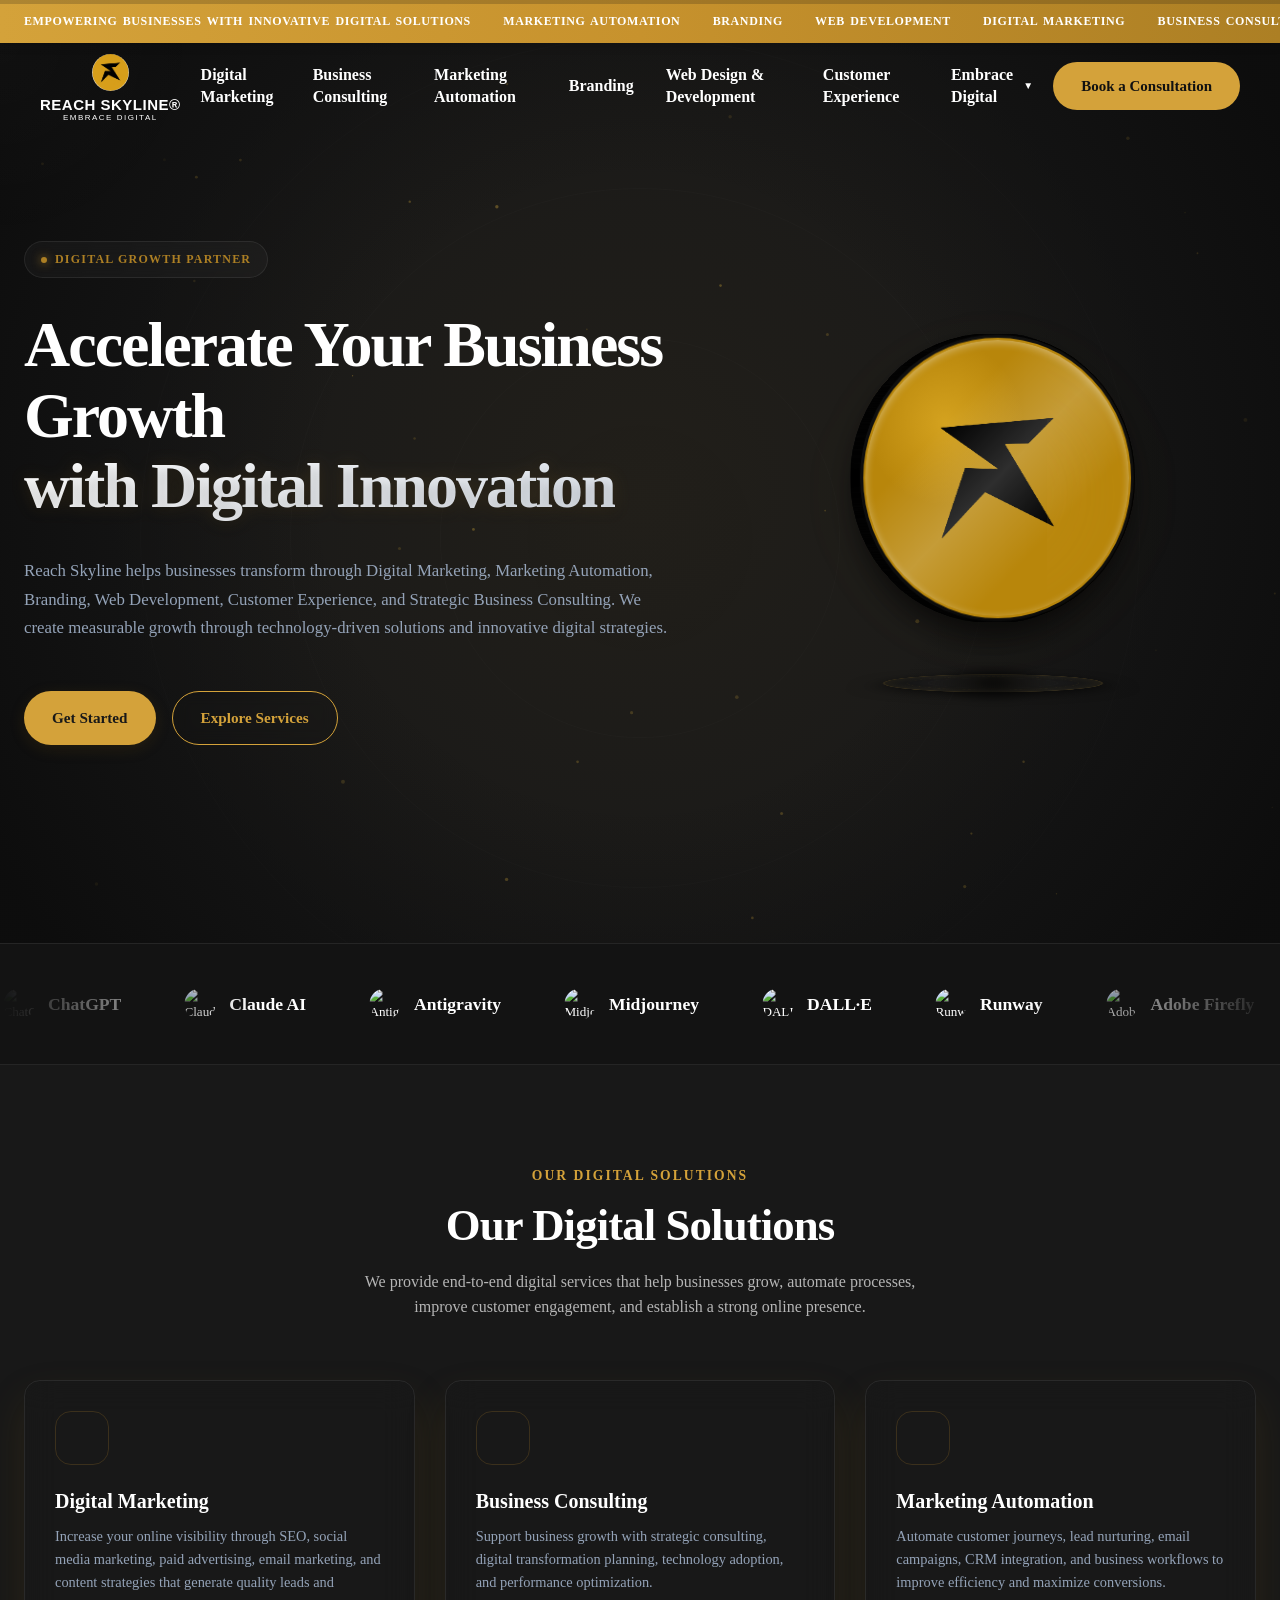
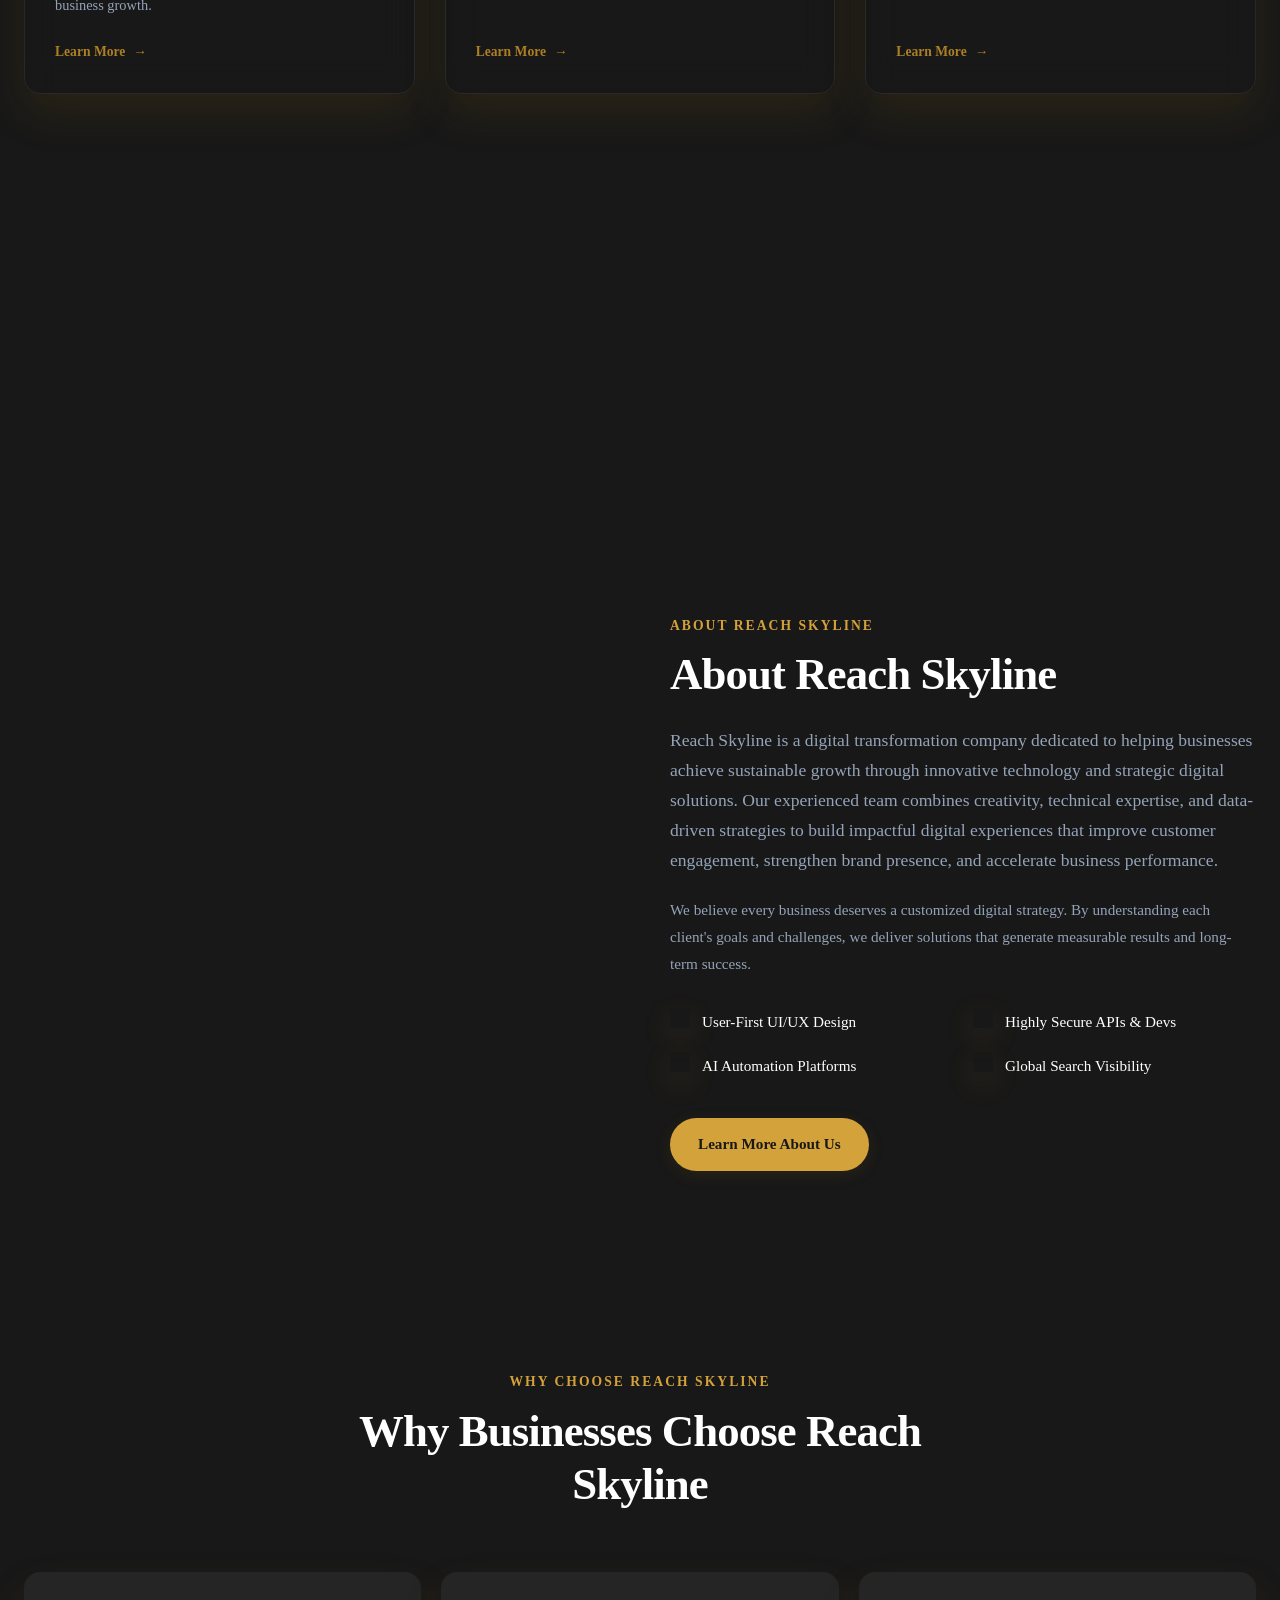
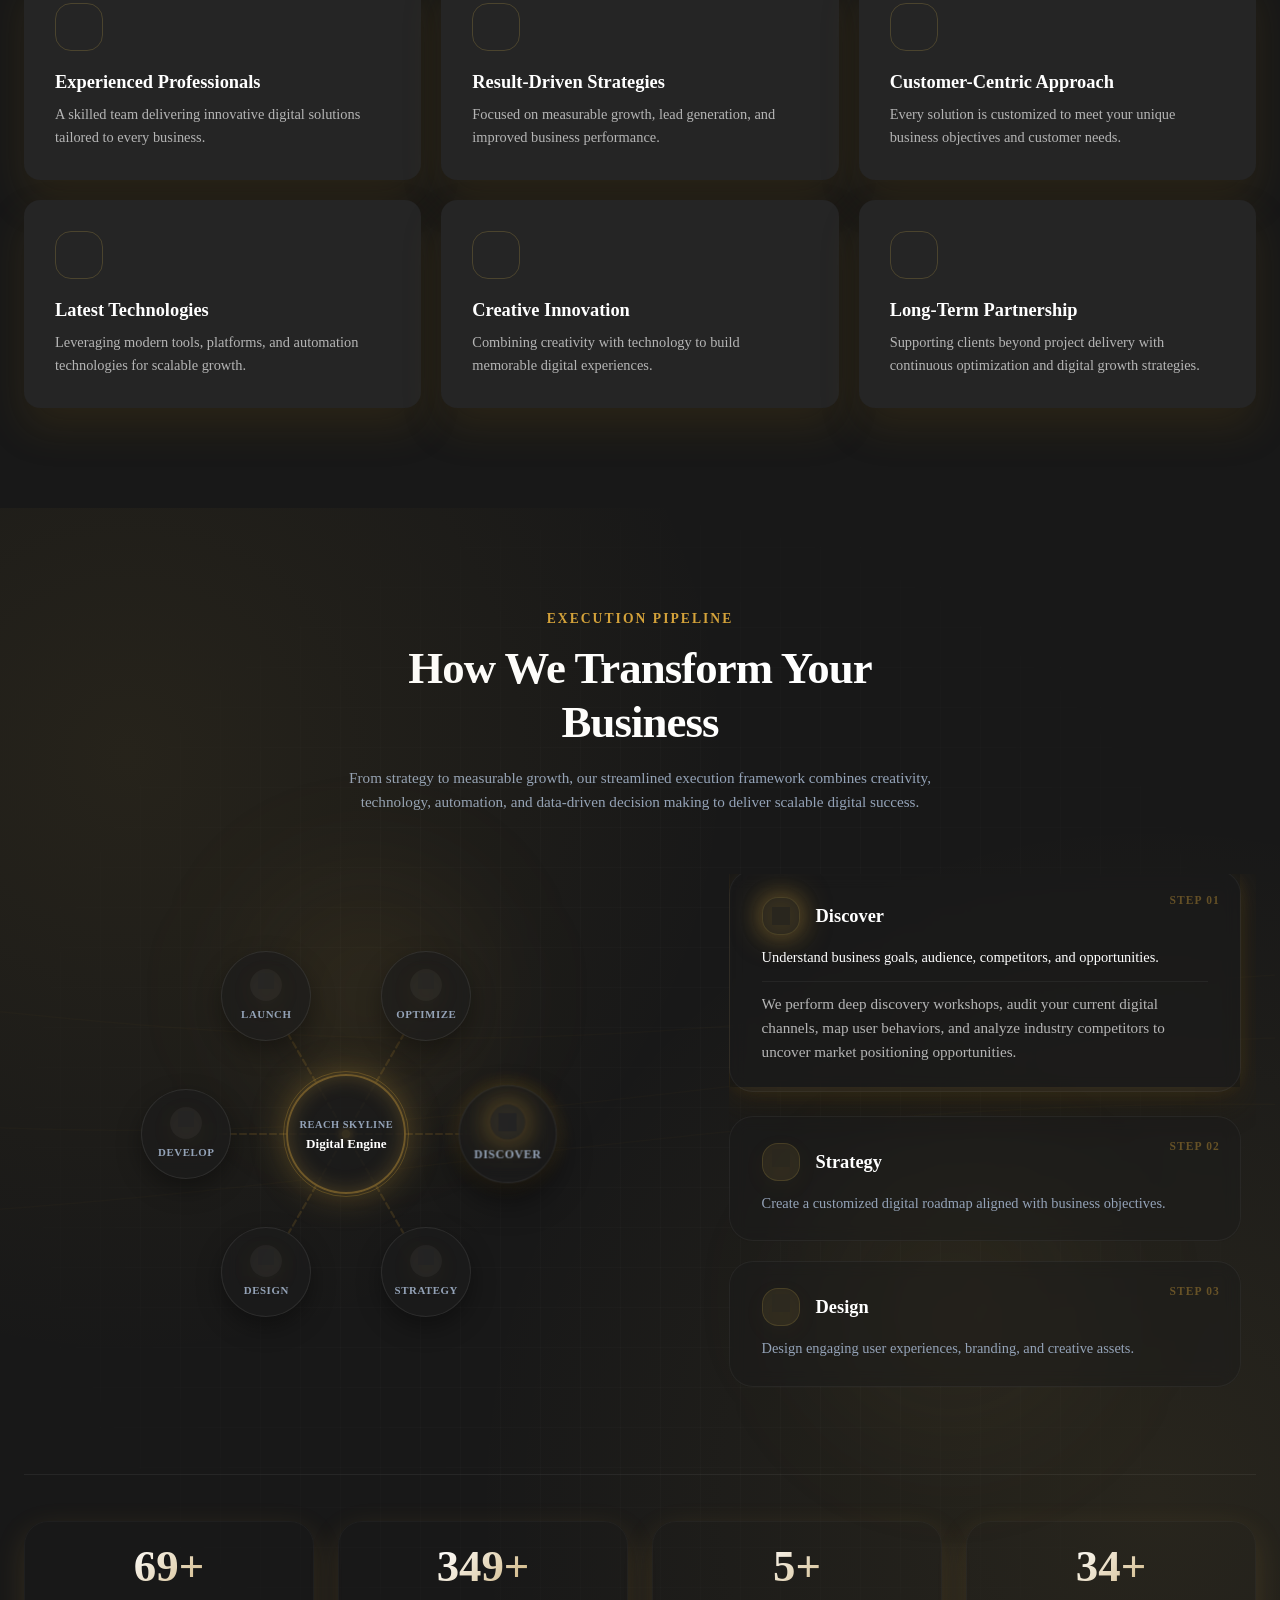
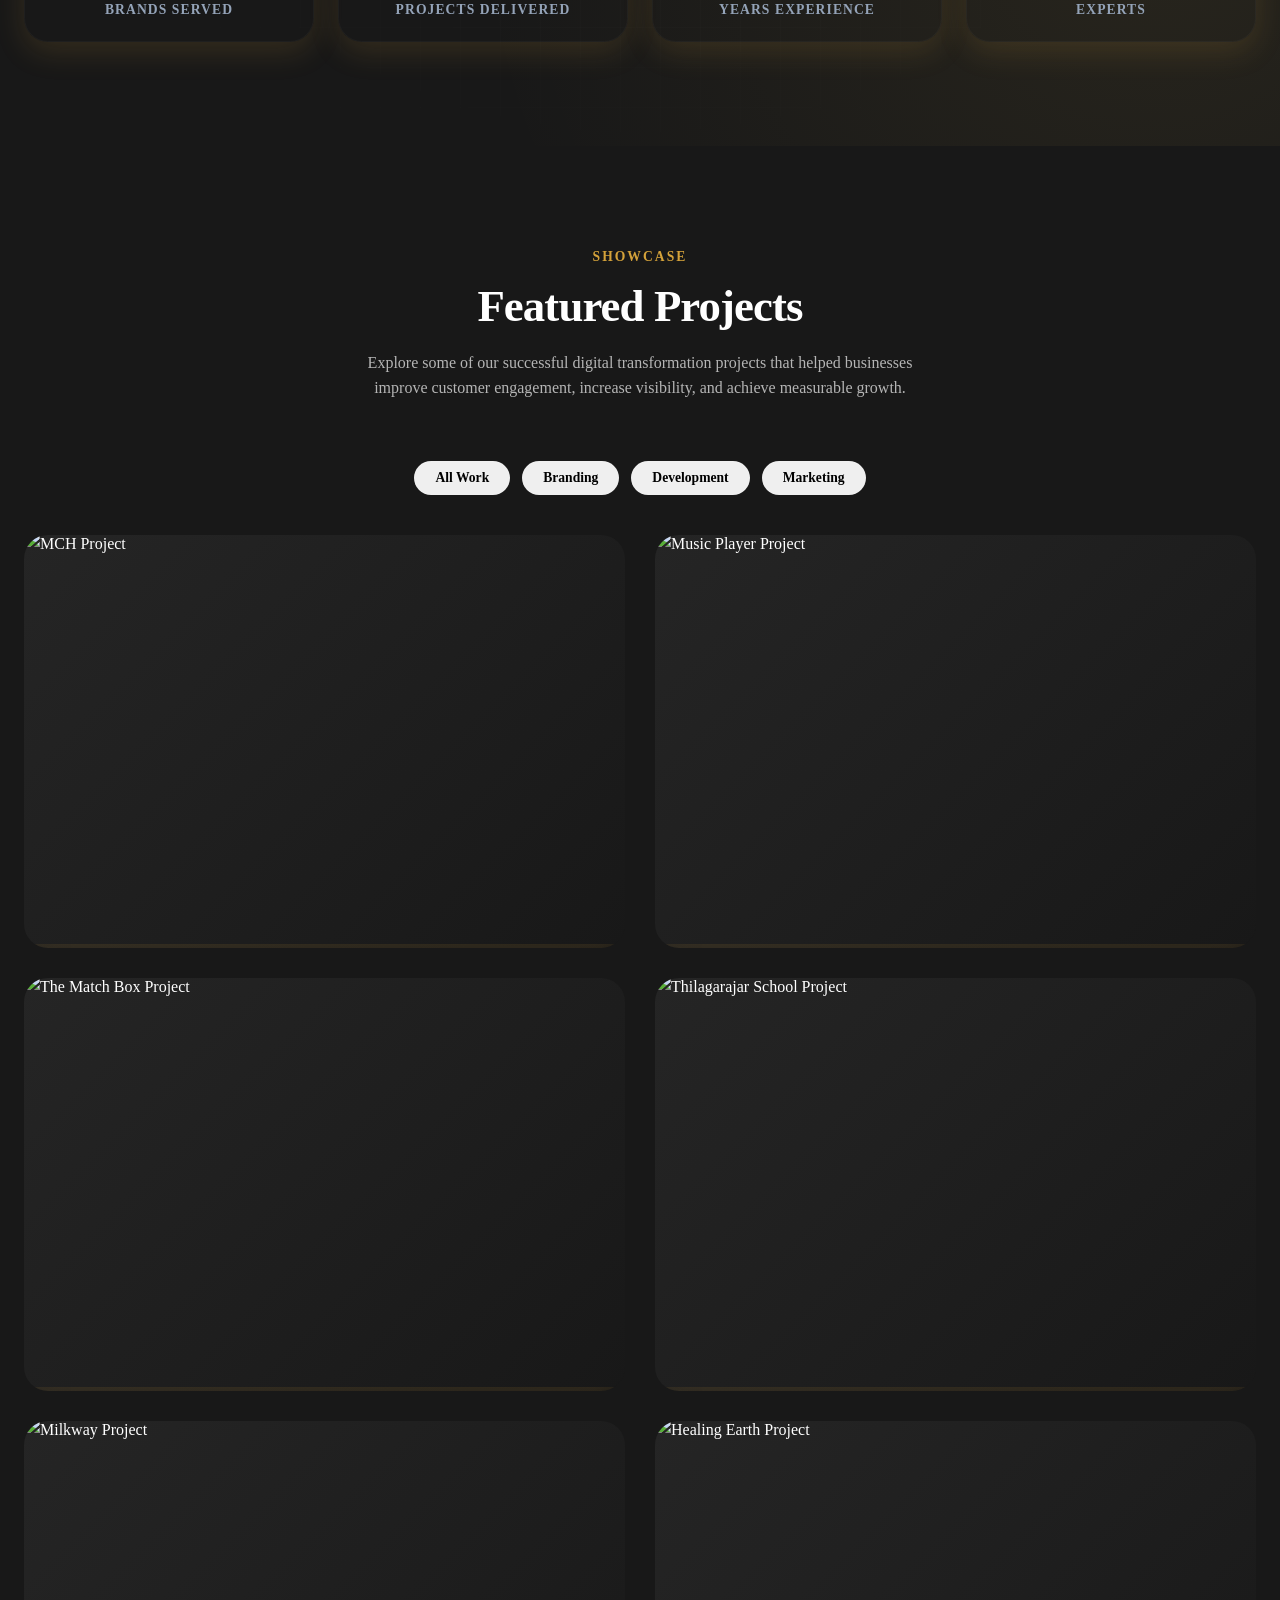
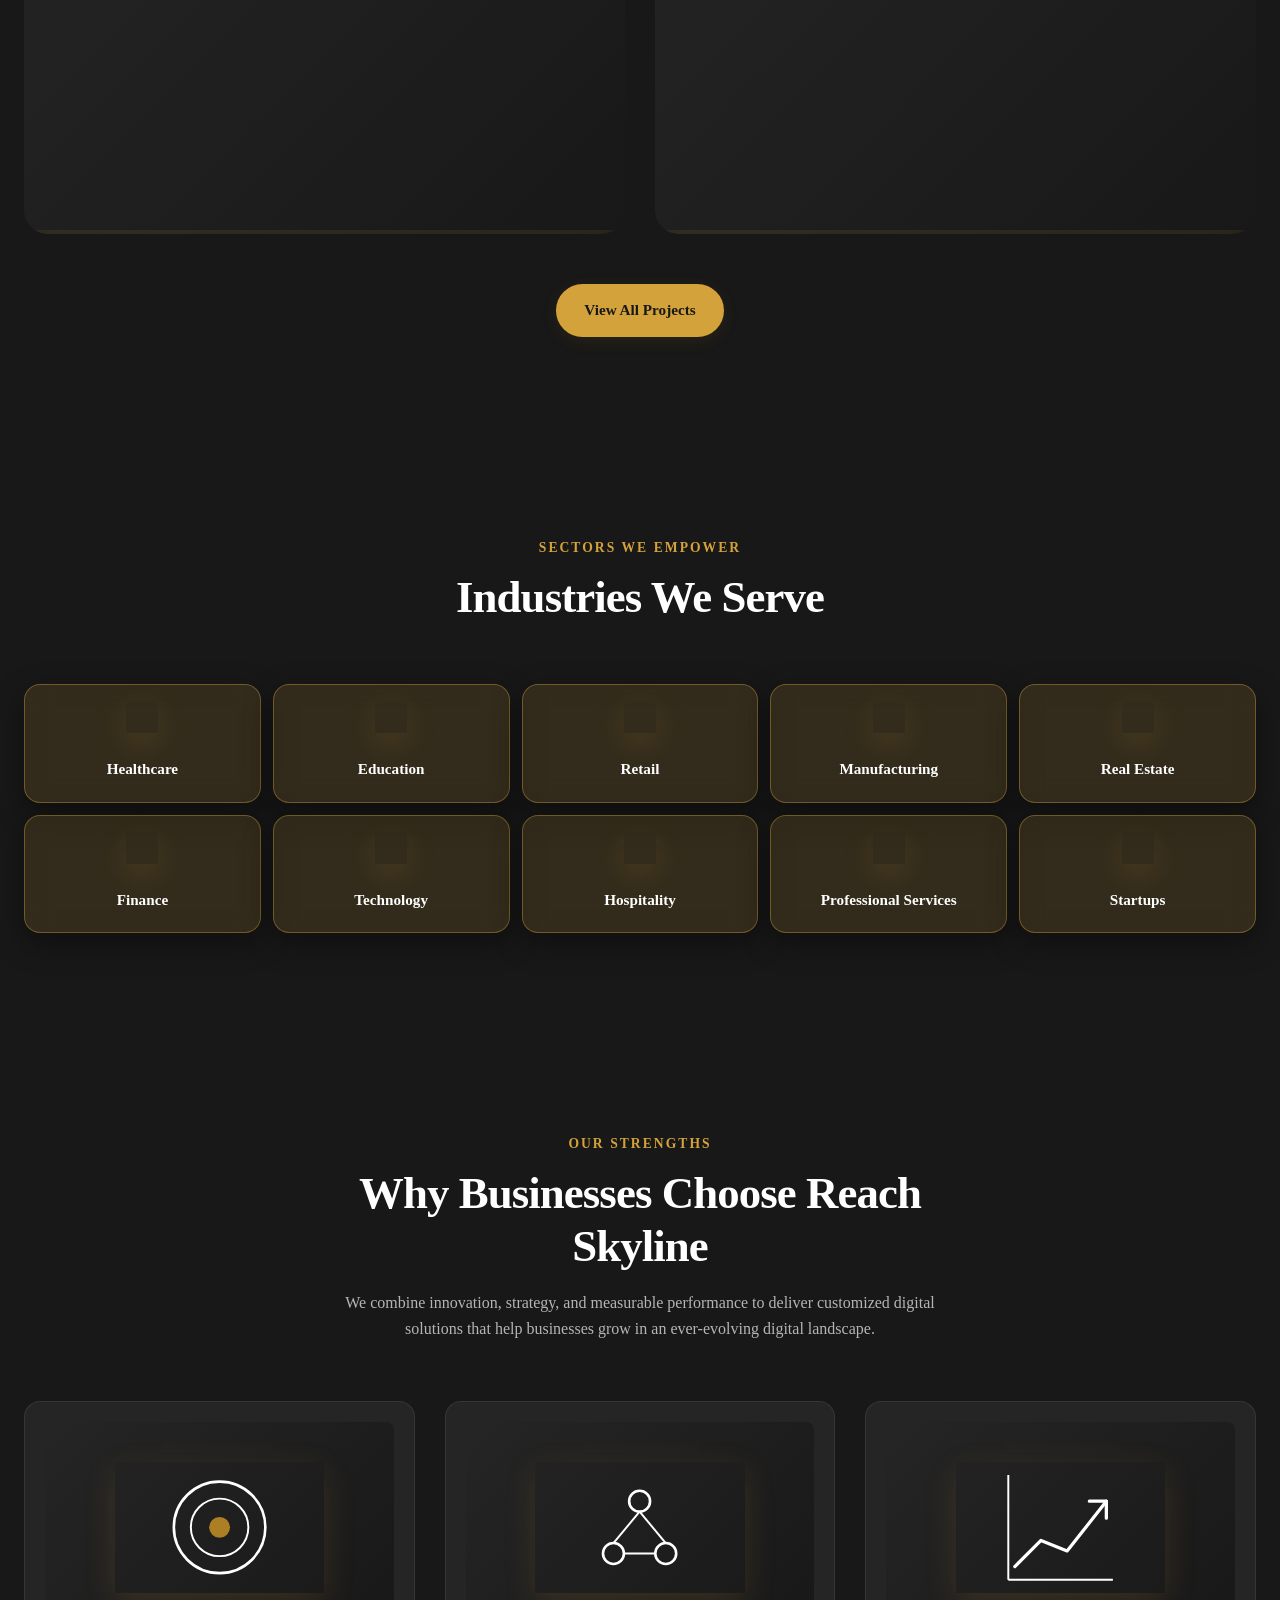
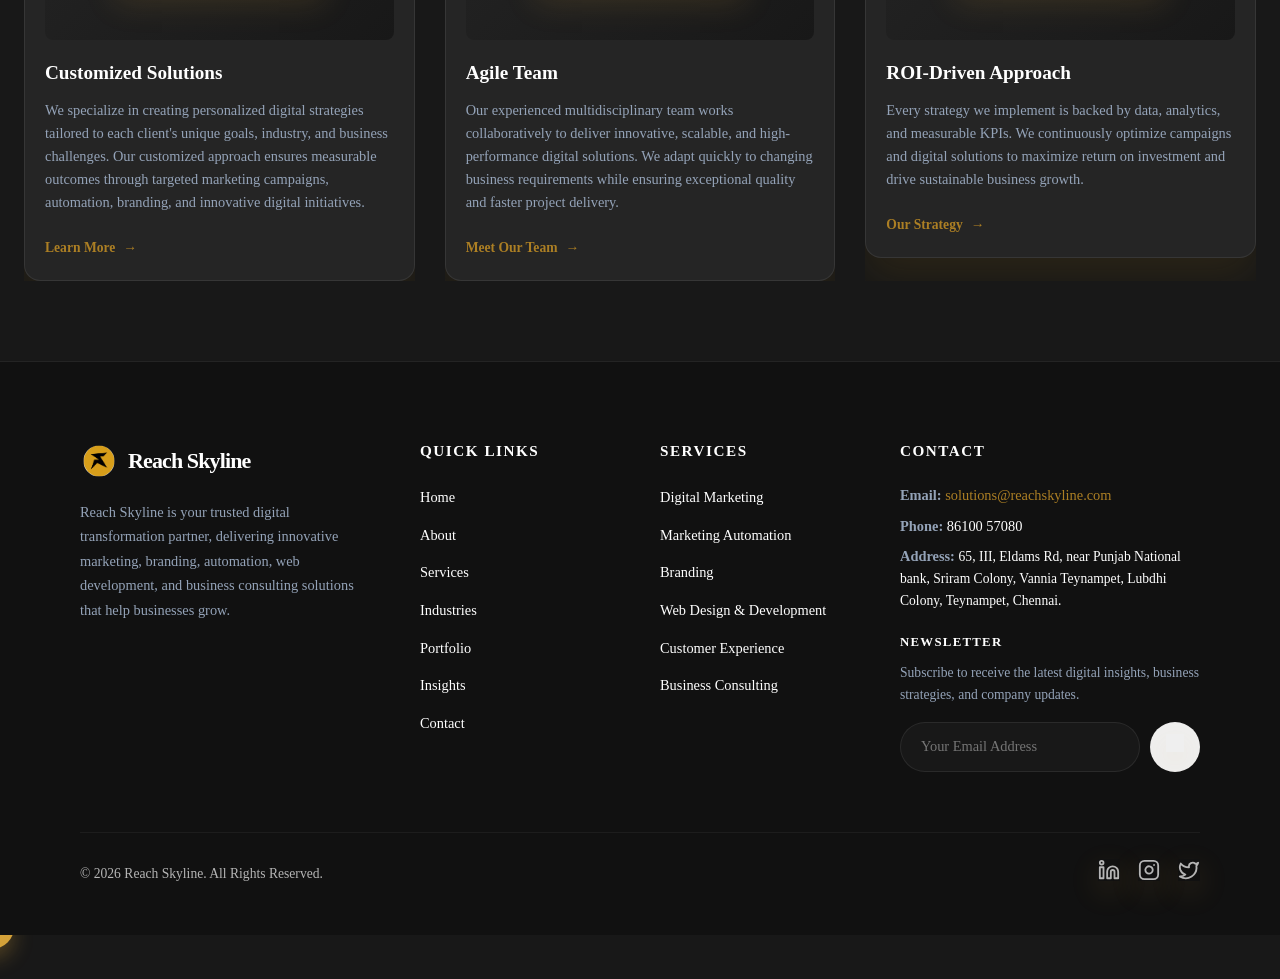
==== commit e6275a15: "Add files via upload" ====
--- a/index.html
+++ b/index.html
@@ -27,7 +27,7 @@
 
   <!-- Announcement Bar -->
   <div class="announcement-bar">
-    🚀 Empowering Businesses with Innovative Digital Solutions | Marketing Automation | Branding | Web Development | Digital Marketing | Business Consulting
+     Empowering Businesses with Innovative Digital Solutions &nbsp;&nbsp;&nbsp;&nbsp; Marketing Automation &nbsp;&nbsp;&nbsp;&nbsp; Branding &nbsp;&nbsp;&nbsp;&nbsp; Web Development &nbsp;&nbsp;&nbsp;&nbsp; Digital Marketing &nbsp;&nbsp;&nbsp;&nbsp; Business Consulting
   </div>
 
   <!-- Scroll Progress Bar -->
@@ -38,7 +38,7 @@
   <!-- Page Loader -->
   <div class="page-loader" id="pageLoader">
     <div class="loader-content">
-      <img src="https://res.cloudinary.com/srfbqmic/image/upload/v1784008213/Gemini_Generated_Image_fkqyyffkqyyffkqy_fl8wap.png" alt="Reach Skyline Logo" class="loader-logo-img">
+      <img src="logo.png" alt="Reach Skyline Logo" class="loader-logo-img">
       <div class="loader-logo">Reach Skyline</div>
       <div class="loader-bar">
         <div class="loader-progress"></div>
@@ -49,10 +49,12 @@
   <!-- Glass Navbar -->
   <nav class="navbar" id="navbar">
     <div class="container navbar-container">
-      <a href="#home" class="logo" style="display: flex; flex-direction: column; align-items: center; justify-content: center; gap: 0; text-decoration: none;">
-        <img src="https://res.cloudinary.com/srfbqmic/image/upload/v1784008213/Gemini_Generated_Image_fkqyyffkqyyffkqy_fl8wap.png" alt="Reach Skyline Logo" class="logo-img" style="width: 38px; height: 38px; margin-bottom: 4px;">
-        <span style="font-family: Arial, sans-serif; font-size: 11px; font-weight: 700; color: #FFFFFF; letter-spacing: 0.5px; line-height: 1;">REACH SKYLINE&reg;</span>
-        <span style="font-family: Arial, sans-serif; font-size: 6px; font-weight: 500; color: #FFFFFF; letter-spacing: 1px; line-height: 1; margin-top: 3px;">EMBRACE DIGITAL</span>
+      <a href="#home" class="logo" style="display: flex; flex-direction: column; align-items: center; justify-content: center; gap: 2px; text-decoration: none; height: 100%;">
+        <img src="logo.png" alt="Reach Skyline Logo" class="logo-img" style="width: 45px; height: 45px;">
+        <div style="display: flex; flex-direction: column; align-items: center; justify-content: center;">
+            <span style="font-family: Arial, sans-serif; font-size: 15px; font-weight: 800; color: #FFFFFF; letter-spacing: 0.5px; line-height: 1;">REACH SKYLINE&reg;</span>
+            <span style="font-family: Arial, sans-serif; font-size: 8px; font-weight: 500; color: #FFFFFF; letter-spacing: 1.5px; line-height: 1; margin-top: 2px;">EMBRACE DIGITAL</span>
+        </div>
       </a>
       
       <!-- Desktop Navigation Menu -->
@@ -63,10 +65,53 @@
         <li><a href="#services" class="nav-link">Branding</a></li>
         <li><a href="#services" class="nav-link">Web Design & Development</a></li>
         <li><a href="#services" class="nav-link">Customer Experience</a></li>
+
+        <li class="nav-item-dropdown" style="position: relative; padding: 15px 0;">
+          <a href="#embrace" class="nav-link">Embrace Digital <span style="font-size: 10px; margin-left: 4px;">&#9660;</span></a>
+          
+          <!-- Dropdown Mega Menu -->
+          <div class="mega-menu">
+            <div class="mega-column">
+              <div class="mega-item">
+                <h4 class="mega-title">Customer Stories</h4>
+                <p class="mega-desc">From Reach Skyline implementations to creative concepts. Explore our work across a variety of industries and regions.</p>
+              </div>
+              <div class="mega-item">
+                <h4 class="mega-title">Offshoring & Outsourcing</h4>
+                <p class="mega-desc">Streamline operations and cut costs with Reach Skyline's expert offshoring solutions. Boost productivity while maintaining quality through our tailored, scalable services</p>
+              </div>
+              <div class="mega-item">
+                <h4 class="mega-title">Insights</h4>
+                <p class="mega-desc">Key insights from our team on Reach Skyline, AI, and the latest trends in marketing, sales, and service.</p>
+              </div>
+            </div>
+            
+            <div class="mega-column">
+              <div class="mega-item">
+                <h4 class="mega-title">About Us</h4>
+                <p class="mega-desc">Read our story, learn about our mission, and uncover what inspires our team every day to succeed and grow.</p>
+              </div>
+              <div class="mega-item">
+                <h4 class="mega-title">Leadership Team</h4>
+                <p class="mega-desc">Meet our team of hand-picked professionals from around the world who make Reach Skyline work today.</p>
+              </div>
+              <div class="mega-item">
+                <h4 class="mega-title">Careers</h4>
+                <p class="mega-desc">Join our dynamic team at Reach Skyline, where creativity meets technology. Grow your career with innovative projects and a collaborative work environment</p>
+              </div>
+            </div>
+            
+            <div class="mega-card">
+              <h3 class="mega-card-title">30 Mins Strategy Session</h3>
+              <p class="mega-card-desc">Uncover opportunities with a discovery call from Reach Skyline. We'll explore your goals and challenges, providing tailored insights to drive growth and achieve success together.</p>
+              <a href="#footer" class="mega-btn">Book now</a>
+            </div>
+          </div>
+        </li>
       </ul>
       
       <div class="nav-cta">
-        <a href="#footer" class="btn btn-primary btn-magnetic">Book a Consultation</a>
+        <a href="#footer" class="btn" style="background-color: #D4A23A; color: #111111; font-weight: 700; font-size: 15px; padding: 12px 28px; border-radius: 50px; text-decoration: none; border: none;">Book a Consultation</a>
       </div>
       
       
@@ -161,7 +206,7 @@
             <!-- Front Face -->
             <div class="logo-3d-layer face-front">
               <div class="logo-coin-face">
-                <img src="https://res.cloudinary.com/srfbqmic/image/upload/v1784008213/Gemini_Generated_Image_fkqyyffkqyyffkqy_fl8wap.png" alt="Reach Skyline 3D Logo" class="logo-image-core">
+                <img src="logo.png" alt="Reach Skyline 3D Logo" class="logo-image-core">
                 <div class="chrome-glare"></div>
               </div>
             </div>
@@ -169,7 +214,7 @@
             <!-- Back Face -->
             <div class="logo-3d-layer face-back">
               <div class="logo-coin-face mirrored-back">
-                <img src="https://res.cloudinary.com/srfbqmic/image/upload/v1784008213/Gemini_Generated_Image_fkqyyffkqyyffkqy_fl8wap.png" alt="Reach Skyline 3D Logo" class="logo-image-core">
+                <img src="logo.png" alt="Reach Skyline 3D Logo" class="logo-image-core">
                 <div class="chrome-glare"></div>
               </div>
             </div>
@@ -467,39 +512,8 @@
         
         <!-- About Left Column (Parallax Vector artwork) -->
         <div class="about-image-wrapper reveal-fade-up">
-          <div class="about-image-card about-interactive-card" id="aboutInteractiveCard">
-            <!-- Glass Frame Overlay -->
-            <div class="about-card-glass-frame"></div>
-            
-            <!-- Drifting Holographic Volumetric Blobs -->
-            <div class="about-card-blob blob-1"></div>
-            <div class="about-card-blob blob-2"></div>
-            
-            <!-- Vector Grid Background inside card -->
-            <svg class="about-svg-bg" xmlns="http://www.w3.org/2000/svg" viewBox="0 0 400 500" fill="none">
-              <defs>
-                <pattern id="about-grid" width="20" height="20" patternUnits="userSpaceOnUse">
-                  <path d="M 20 0 L 0 0 0 20" fill="none" stroke="rgba(204, 164, 59, 0.08)" stroke-width="1"/>
-                </pattern>
-              </defs>
-              <rect width="100%" height="100%" fill="url(#about-grid)" />
-            </svg>
-            
-            <!-- Rotating Hologram Ring & HUD System -->
-            <div class="about-hologram-rings">
-              <div class="about-ring-outer"></div>
-              <div class="about-ring-middle"></div>
-              <div class="about-ring-inner"></div>
-              <div class="about-ring-glow"></div>
-            </div>
-            
-            <!-- Vertical Laser Scanner Sweep -->
-            <div class="about-holo-scanner"></div>
-
-            <!-- Floating Logo Orbiting Orb (Targeted by JS) -->
-            <div class="about-logo-wrapper" id="aboutLogoWrapper">
-              <img src="https://res.cloudinary.com/srfbqmic/image/upload/v1784008213/Gemini_Generated_Image_fkqyyffkqyyffkqy_fl8wap.png" alt="Reach Skyline Icon" class="about-logo-img">
-            </div>
+          <div style="background-color: #0c0c0c; width: 100%; height: 100%; min-height: 400px; display: flex; align-items: center; justify-content: center; border-radius: inherit;">
+            <img src="https://reachskyline.com/wp-content/uploads/2024/07/2idgJUanefZG50tflPep5TXxUPy.svg" alt="Reach Skyline Icon" style="width: 60%; height: 60%; object-fit: contain;">
           </div>
           
           <!-- Floating Experience Badge -->
@@ -516,8 +530,8 @@
 
         <!-- About Right Column -->
         <div class="about-text">
-          <span class="section-subtitle">Who We Are</span>
-          <h2 class="section-title" style="margin-bottom: 24px;">Who We Are</h2>
+          <span class="section-subtitle">About Reach Skyline</span>
+          <h2 class="section-title" style="margin-bottom: 24px;">About Reach Skyline</h2>
           <p class="about-lead" style="font-size: 1.1rem; line-height: 1.7; font-weight: 500;">
             Reach Skyline is a digital transformation company dedicated to helping businesses achieve sustainable growth through innovative technology and strategic digital solutions. Our experienced team combines creativity, technical expertise, and data-driven strategies to build impactful digital experiences that improve customer engagement, strengthen brand presence, and accelerate business performance.
           </p>
@@ -1106,11 +1120,13 @@
         <!-- Brand Info Column -->
         <div class="footer-brand">
           <a href="#home" class="logo" style="display: flex; align-items: center; gap: 10px;">
-            <img src="https://res.cloudinary.com/srfbqmic/image/upload/v1784008213/Gemini_Generated_Image_fkqyyffkqyyffkqy_fl8wap.png" alt="Reach Skyline Logo" class="logo-img">
+            <img src="logo.png" alt="Reach Skyline Logo" class="logo-img">
             <span>Reach Skyline</span>
           </a>
           <p style="margin-top: 20px; color: #94A3B8; font-size: 0.9rem; line-height: 1.7;">Reach Skyline is your trusted digital transformation partner, delivering innovative marketing, branding, automation, web development, and business consulting solutions that help businesses grow.</p>
-        </div>
+        
+          
+</div>
 
         <!-- Quick Links Column -->
         <div>
@@ -1123,7 +1139,9 @@
             <li><a href="#portfolio">Portfolio</a></li>
             <li><a href="#insights">Insights</a></li>
             <li><a href="#footer">Contact</a></li>
-          </ul>
+    
+        
+      </ul>
         </div>
 
         <!-- Services Column -->
@@ -1136,7 +1154,9 @@
             <li><a href="#services">Web Design & Development</a></li>
             <li><a href="#services">Customer Experience</a></li>
             <li><a href="#services">Business Consulting</a></li>
-          </ul>
+    
+        
+      </ul>
         </div>
 
         <!-- Contact & Newsletter Column -->
@@ -1165,20 +1185,14 @@
       </div>
 
       <!-- Footer Bottom -->
-      <div class="footer-bottom">
+      <div class="footer-bottom" style="display: flex; justify-content: space-between; align-items: center; flex-wrap: wrap; width: 100%;">
         <div class="copyright">
           © 2026 Reach Skyline. All Rights Reserved.
         </div>
-        <div class="social-links">
-          <a href="https://twitter.com" target="_blank" rel="noopener" class="social-icon" aria-label="Twitter">
-            <i data-lucide="twitter" class="social-svg"></i>
-          </a>
-          <a href="https://linkedin.com" target="_blank" rel="noopener" class="social-icon" aria-label="LinkedIn">
-            <i data-lucide="linkedin" class="social-svg"></i>
-          </a>
-          <a href="https://instagram.com" target="_blank" rel="noopener" class="social-icon" aria-label="Instagram">
-            <i data-lucide="instagram" class="social-svg"></i>
-          </a>
+        <div class="social-links" style="display: flex; gap: 18px; align-items: center; margin-left: auto;">
+          <a href="#" class="social-premium" aria-label="LinkedIn"><svg xmlns="http://www.w3.org/2000/svg" width="22" height="22" viewBox="0 0 24 24" fill="none" stroke="currentColor" stroke-width="2" stroke-linecap="round" stroke-linejoin="round" class="lucide lucide-linkedin"><path d="M16 8a6 6 0 0 1 6 6v7h-4v-7a2 2 0 0 0-2-2 2 2 0 0 0-2 2v7h-4v-7a6 6 0 0 1 6-6z"/><rect width="4" height="12" x="2" y="9"/><circle cx="4" cy="4" r="2"/></svg></a>
+          <a href="#" class="social-premium" aria-label="Instagram"><svg xmlns="http://www.w3.org/2000/svg" width="22" height="22" viewBox="0 0 24 24" fill="none" stroke="currentColor" stroke-width="2" stroke-linecap="round" stroke-linejoin="round" class="lucide lucide-instagram"><rect width="20" height="20" x="2" y="2" rx="5" ry="5"/><path d="M16 11.37A4 4 0 1 1 12.63 8 4 4 0 0 1 16 11.37z"/><line x1="17.5" x2="17.51" y1="6.5" y2="6.5"/></svg></a>
+          <a href="#" class="social-premium" aria-label="Twitter"><svg xmlns="http://www.w3.org/2000/svg" width="22" height="22" viewBox="0 0 24 24" fill="none" stroke="currentColor" stroke-width="2" stroke-linecap="round" stroke-linejoin="round" class="lucide lucide-twitter"><path d="M22 4s-.7 2.1-2 3.4c1.6 10-9.4 17.3-18 11.6 2.2.1 4.4-.6 6-2C3 15.5.5 9.6 3 5c2.2 2.6 5.6 4.1 9 4-.9-4.2 4-6.6 7-3.8 1.1 0 3-1.2 3-1.2z"/></svg></a>
         </div>
       </div>
     </div>
--- a/style.css
+++ b/style.css
@@ -260,11 +260,7 @@
 
 
 
-.btn-primary:hover {
-  background: var(--secondary);
-  transform: translateY(-3px);
-  box-shadow: 0 8px 25px var(--glass-glow);
-}
+
 
 .btn-secondary {
   background: transparent;
@@ -273,15 +269,11 @@
   backdrop-filter: blur(8px);
 }
 
-.btn-secondary:hover {
-  background: var(--primary);
-  color: var(--dark);
-  transform: translateY(-3px);
-}
+
 
 /* Glassmorphism Card Style */
 .glass-card {
-  background: var(--glass-bg);
+  
   border: 1px solid var(--glass-border);
   border-radius: var(--radius-md);
   padding: 30px;
@@ -293,7 +285,6 @@
 
 .glass-card:hover {
   transform: translateY(-10px);
-  border-color: var(--primary);
   box-shadow: 0 25px 50px var(--glass-shadow), 0 0 30px var(--glass-glow);
 }
 
@@ -309,12 +300,16 @@
 
 /* 5. Sticky Navigation Bar */
 .navbar {
+  height: 85px;
+  display: flex;
+  align-items: center;
+
   position: fixed;
-  top: 44px;
+  top:  15px;
   left: 0;
   width: 100%;
   z-index: 100;
-  padding: 24px 0;
+  padding:   0;
   transition: top var(--transition-medium) var(--ease-premium), padding var(--transition-medium) var(--ease-premium), background-color var(--transition-medium) var(--ease-premium), border-color var(--transition-medium) var(--ease-premium), backdrop-filter var(--transition-medium) var(--ease-premium);
   border-bottom: 1px solid transparent;
 }
@@ -330,6 +325,8 @@
 }
 
 .navbar-container {
+  height: 100%;
+
   display: flex;
   justify-content: space-between;
   align-items: center;
@@ -363,24 +360,30 @@
 .nav-menu {
   display: flex;
   flex-direction: row;
+  flex: 1;
+  justify-content: center;
+  align-items: center;
   list-style: none;
-  gap: 32px;
+  gap: clamp(16px, 2.5vw, 36px);
+  margin: 0 20px;
 }
 
 .nav-link {
   font-family: var(--font-body);
-  font-size: 16px;
-  font-weight: 500;
-  line-height: 1.2;
-  letter-spacing: 0px;
-  color: var(--light);
-  position: relative;
-  padding: 6px 0;
-  cursor: pointer;
-}
+  font-size: 16px !important;
+  font-weight: 600 !important;
+  line-height: 1.4 !important;
+  letter-spacing: 0px !important;
+  
+  text-decoration: none;
+  display: flex;
+  align-items: center;
+  transition: color 0.3s ease;
+}
+
 
 .nav-link:hover, .nav-link.active {
-  color: var(--primary);
+  
 }
 
 .nav-link::after {
@@ -390,7 +393,7 @@
   left: 0;
   width: 0;
   height: 2px;
-  background: var(--primary);
+  
   transition: width var(--transition-medium) var(--ease-premium);
   border-radius: var(--radius-full);
 }
@@ -461,12 +464,12 @@
   font-family: var(--font-heading);
   font-size: 1.8rem;
   font-weight: 600;
-  color: rgba(255, 255, 255, 0.6);
+  
   display: block;
 }
 
 .drawer-link:hover, .drawer-link.active {
-  color: var(--light);
+  
   transform: translateX(10px);
 }
 
@@ -723,6 +726,9 @@
   
 }
 
+
+
+
 .logo-coin-face {
   width: 100%;
   height: 100%;
@@ -733,20 +739,13 @@
   display: flex;
   align-items: center;
   justify-content: center;
-  background: radial-gradient(circle at 30% 30%, #D4A23A 0%, #C7922D 40%, #AC7F24 100%);
-  border: 2px solid #E0B54A;
-}
-
-
-
-.logo-image-core {
-  width: 100%;
-  height: 100%;
-  object-fit: cover;
-  clip-path: circle(34% at center);
-  transform: scale(1.47);
-  border-radius: 50%;
-}
+  background: radial-gradient(circle at 30% 30%, #D4A21F 0%, #B8860B 30%, #B8860B 100%);
+  border: 2px solid #B8860B;
+}
+
+
+
+
 
 .chrome-glare {
   position: absolute;
@@ -804,7 +803,7 @@
 }
 
 .mirrored-back img {
-  transform: scale(1.47) scaleX(-1); /* Keep logo orientation correct on mirror back */
+  transform: scale(0.82) scaleX(-1); /* Keep logo orientation correct on mirror back */
 }
 
 /* 3D Pedestal Stage styling */
@@ -891,12 +890,12 @@
   gap: 8px;
   cursor: pointer;
   z-index: 2;
-  color: var(--gray-text);
+  
   transition: color var(--transition-fast) ease;
 }
 
 .scroll-indicator:hover {
-  color: var(--light);
+  
 }
 
 .scroll-indicator span {
@@ -963,8 +962,7 @@
   height: 40px;
   cursor: pointer;
   transition: filter var(--transition-fast) ease, opacity var(--transition-fast) ease;
-  filter: grayscale(100%);
-  opacity: 0.5;
+  opacity: 1;
 }
 
 .marquee-logo:hover {
@@ -1007,23 +1005,28 @@
 }
 
 .service-icon-box {
+  transition: all 0.3s ease-in-out;
+
   width: 54px;
   height: 54px;
   border-radius: var(--radius-md);
-  background: linear-gradient(135deg, rgba(var(--primary-rgb),0.1), rgba(var(--secondary-rgb),0.1));
+  
   border: 1px solid rgba(var(--secondary-rgb),0.2);
   display: flex;
   align-items: center;
   justify-content: center;
   margin-bottom: 24px;
-  color: var(--accent);
+  
   transition: transform var(--transition-medium) var(--ease-premium), background var(--transition-medium) ease;
 }
 
 .service-card:hover .service-icon-box {
+  transition: all 0.3s ease-in-out;
+
+  box-shadow: 0 0 40px rgba(212, 162, 58, 0.4);
   transform: translateZ(20px) scale(1.1);
-  background: linear-gradient(135deg, var(--primary), var(--secondary));
-  color: var(--light);
+  
+  
   box-shadow: 0 10px 20px rgba(var(--secondary-rgb), 0.25);
 }
 
@@ -1056,10 +1059,14 @@
 
 .service-link span {
   transition: transform var(--transition-fast) ease;
+  
+  
 }
 
 .service-card:hover .service-link span {
   transform: translateX(4px);
+  
+  
 }
 
 /* 9. About Section (Light Section) */
@@ -1107,10 +1114,10 @@
   transform-style: preserve-3d;
   overflow: hidden;
   background: radial-gradient(circle at 50% 50%, rgba(28, 28, 28, 0.98) 0%, rgba(18, 18, 18, 1) 100%) !important;
-  border: 1px solid rgba(56, 189, 248, 0.12);
+  border: 1px solid rgba(212, 162, 58, 0.12);
   box-shadow: 
     0 30px 60px rgba(18, 18, 18, 0.3),
-    inset 0 0 40px rgba(56, 189, 248, 0.05);
+    inset 0 0 40px rgba(212, 162, 58, 0.05);
 }
 
 /* Glass Frame Highlights */
@@ -1184,7 +1191,7 @@
   width: 100%;
   height: 100%;
   border-radius: 50%;
-  border: 1.5px dashed rgba(56, 189, 248, 0.2);
+  border: 1.5px dashed rgba(212, 162, 58, 0.2);
   animation: rotate-clockwise 22s infinite linear;
 }
 
@@ -1208,7 +1215,7 @@
   width: calc(100% - 70px);
   height: calc(100% - 70px);
   border-radius: 50%;
-  border: 1px dashed rgba(56, 189, 248, 0.35);
+  border: 1px dashed rgba(212, 162, 58, 0.35);
   border-style: double;
   animation: rotate-clockwise 8s infinite linear;
 }
@@ -1220,7 +1227,7 @@
   width: calc(100% - 100px);
   height: calc(100% - 100px);
   border-radius: 50%;
-  background: radial-gradient(circle, rgba(56, 189, 248, 0.08) 0%, transparent 70%);
+  background: radial-gradient(circle, rgba(212, 162, 58, 0.08) 0%, transparent 70%);
   filter: blur(10px);
 }
 
@@ -1241,10 +1248,10 @@
   left: 0;
   width: 100%;
   height: 5px;
-  background: linear-gradient(90deg, transparent, rgba(56, 189, 248, 0.55), transparent);
+  background: linear-gradient(90deg, transparent, rgba(212, 162, 58, 0.55), transparent);
   box-shadow: 
-    0 0 15px rgba(56, 189, 248, 0.7),
-    0 0 30px rgba(56, 189, 248, 0.3);
+    0 0 15px rgba(212, 162, 58, 0.7),
+    0 0 30px rgba(212, 162, 58, 0.3);
   opacity: 0.38;
   animation: scan-holo 5s infinite ease-in-out;
   pointer-events: none;
@@ -1427,7 +1434,7 @@
   width: 350px;
   height: 350px;
   border-radius: 50%;
-  background: radial-gradient(circle, rgba(56, 189, 248, 0.1) 0%, transparent 70%);
+  background: radial-gradient(circle, rgba(212, 162, 58, 0.1) 0%, transparent 70%);
   filter: blur(50px);
   animation: blob-float-slow 10s infinite ease-in-out alternate;
 }
@@ -1496,10 +1503,10 @@
   height: 120px;
   border-radius: 50%;
   background: rgba(28, 28, 28, 0.85);
-  border: 2.5px solid rgba(56, 189, 248, 0.45);
+  border: 2.5px solid rgba(212, 162, 58, 0.45);
   box-shadow: 
-    0 0 35px rgba(56, 189, 248, 0.35),
-    inset 0 0 20px rgba(56, 189, 248, 0.25);
+    0 0 35px rgba(212, 162, 58, 0.35),
+    inset 0 0 20px rgba(212, 162, 58, 0.25);
   display: flex;
   align-items: center;
   justify-content: center;
@@ -1515,7 +1522,7 @@
   right: -5px;
   bottom: -5px;
   border-radius: 50%;
-  border: 1px solid rgba(56, 189, 248, 0.25);
+  border: 1px solid rgba(212, 162, 58, 0.25);
   animation: pulse-ring 2.8s infinite linear;
   pointer-events: none;
 }
@@ -1548,12 +1555,12 @@
 
 @keyframes hub-glow-pulse {
   0% {
-    box-shadow: 0 0 25px rgba(56, 189, 248, 0.25), inset 0 0 15px rgba(56, 189, 248, 0.15);
-    border-color: rgba(56, 189, 248, 0.35);
+    box-shadow: 0 0 25px rgba(212, 162, 58, 0.25), inset 0 0 15px rgba(212, 162, 58, 0.15);
+    border-color: rgba(212, 162, 58, 0.35);
   }
   100% {
-    box-shadow: 0 0 45px rgba(56, 189, 248, 0.5), inset 0 0 25px rgba(56, 189, 248, 0.35);
-    border-color: rgba(56, 189, 248, 0.6);
+    box-shadow: 0 0 45px rgba(212, 162, 58, 0.5), inset 0 0 25px rgba(212, 162, 58, 0.35);
+    border-color: rgba(212, 162, 58, 0.6);
   }
 }
 
@@ -1575,7 +1582,7 @@
 
 .connection-line {
   fill: none;
-  stroke: rgba(56, 189, 248, 0.15);
+  stroke: rgba(212, 162, 58, 0.15);
   stroke-width: 2.2;
   stroke-linecap: round;
   stroke-dasharray: 6 4;
@@ -1586,7 +1593,7 @@
 .connection-line.active {
   stroke: url(#lineGrad) !important;
   stroke-width: 3.5;
-  filter: drop-shadow(0 0 5px rgba(56, 189, 248, 0.5));
+  filter: drop-shadow(0 0 5px rgba(212, 162, 58, 0.5));
 }
 
 @keyframes line-dash-flow {
@@ -1598,7 +1605,7 @@
 /* Energy Particles Traveling on Lines */
 .energy-particle {
   opacity: 0.8;
-  filter: drop-shadow(0 0 4px #38BDF8);
+  filter: drop-shadow(0 0 4px #D4A23A);
 }
 
 .particle-1 { offset-path: path("M 250,250 L 410,250"); animation: travel-particle 3s infinite linear; }
@@ -1699,29 +1706,29 @@
 /* Orbit Node active / hover styling */
 .orbit-node:hover .node-glass,
 .orbit-node.active .node-glass {
-  background: rgba(28, 28, 28, 0.85);
-  border-color: rgba(56, 189, 248, 0.4);
+  
   box-shadow: 
     0 15px 30px rgba(0, 0, 0, 0.5),
-    0 0 20px rgba(56, 189, 248, 0.25);
+    0 0 20px rgba(212, 162, 58, 0.25);
   transform: scale(1.08) translateZ(10px);
 }
 
 .orbit-node:hover .node-icon-box,
 .orbit-node.active .node-icon-box {
-  background: linear-gradient(135deg, var(--primary), var(--accent));
-  color: var(--light);
+  
+  
   box-shadow: 0 0 10px rgba(229, 193, 88, 0.3);
 }
 
 .orbit-node:hover .node-icon-box i,
 .orbit-node.active .node-icon-box i {
   transform: rotate(360deg);
+  box-shadow: 0 0 30px rgba(212, 162, 58, 0.4);
 }
 
 .orbit-node:hover .node-label,
 .orbit-node.active .node-label {
-  color: var(--light);
+  
 }
 
 /* Right Side: Pipeline Cards list */
@@ -1744,7 +1751,7 @@
   border-radius: var(--radius-full);
 }
 .pipeline-right-cards::-webkit-scrollbar-thumb {
-  background: rgba(56, 189, 248, 0.25);
+  background: rgba(212, 162, 58, 0.25);
   border-radius: var(--radius-full);
 }
 
@@ -1767,15 +1774,19 @@
   left: 0;
   width: 100%;
   height: 100%;
-  background: radial-gradient(circle at var(--mouse-x, 50%) var(--mouse-y, 50%), rgba(56, 189, 248, 0.08) 0%, transparent 60%);
+  
   opacity: 0;
   transition: opacity 0.3s ease;
   pointer-events: none;
+  box-shadow: 0 10px 30px rgba(212, 162, 58, 0.15);
+  transform: translateY(-4px);
 }
 
 .pipeline-card:hover .pipeline-card-glow,
 .pipeline-card.active .pipeline-card-glow {
   opacity: 1;
+  box-shadow: 0 10px 30px rgba(212, 162, 58, 0.15);
+  transform: translateY(-4px);
 }
 
 .pipeline-step-badge {
@@ -1785,7 +1796,7 @@
   font-family: var(--font-body);
   font-size: 0.72rem;
   font-weight: 800;
-  color: rgba(56, 189, 248, 0.4);
+  color: rgba(212, 162, 58, 0.4);
   text-transform: uppercase;
   letter-spacing: 0.1em;
 }
@@ -1864,23 +1875,24 @@
 /* Card hover and active states */
 .pipeline-card:hover,
 .pipeline-card.active {
-  background: rgba(28, 28, 28, 0.7);
-  border-color: rgba(56, 189, 248, 0.3);
+  
   box-shadow: 
     0 15px 30px rgba(0, 0, 0, 0.35),
-    0 0 20px rgba(56, 189, 248, 0.1);
+    0 0 20px rgba(212, 162, 58, 0.1);
   transform: translateY(-4px);
 }
 
 .pipeline-card:hover .pipeline-card-icon,
 .pipeline-card.active .pipeline-card-icon {
-  background: linear-gradient(135deg, var(--primary), var(--accent));
-  color: var(--light);
+  
+  
+  box-shadow: 0 0 30px rgba(212, 162, 58, 0.4);
 }
 
 .pipeline-card:hover .pipeline-card-icon i,
 .pipeline-card.active .pipeline-card-icon i {
   transform: rotate(360deg);
+  box-shadow: 0 0 30px rgba(212, 162, 58, 0.4);
 }
 
 .pipeline-card.active .pipeline-card-desc-short {
@@ -1903,14 +1915,17 @@
   text-align: center;
   padding: 20px;
   border-radius: var(--radius-lg);
-  background: rgba(28, 28, 28, 0.3);
+  
   border: 1px solid rgba(255, 255, 255, 0.03);
   transition: transform 0.3s ease, border-color 0.3s ease;
+  box-shadow: 0 10px 30px rgba(212, 162, 58, 0.15);
+  transform: translateY(-4px);
 }
 
 .pipeline-metric-card:hover {
   transform: translateY(-4px);
-  border-color: rgba(56, 189, 248, 0.15);
+  box-shadow: 0 10px 30px rgba(212, 162, 58, 0.15);
+  transform: translateY(-4px);
 }
 
 .metric-num-box {
@@ -1939,10 +1954,10 @@
   padding: 40px 60px;
   border-radius: var(--radius-lg);
   background: linear-gradient(135deg, rgba(28, 28, 28, 0.85) 0%, rgba(18, 18, 18, 0.95) 100%);
-  border: 1px solid rgba(56, 189, 248, 0.18);
+  border: 1px solid rgba(212, 162, 58, 0.18);
   box-shadow: 
     0 25px 50px rgba(0, 0, 0, 0.4),
-    0 0 30px rgba(56, 189, 248, 0.1);
+    0 0 30px rgba(212, 162, 58, 0.1);
   display: flex;
   justify-content: space-between;
   align-items: center;
@@ -1959,7 +1974,7 @@
   left: 0;
   width: 100%;
   height: 100%;
-  background: radial-gradient(circle at 100% 50%, rgba(56, 189, 248, 0.08) 0%, transparent 60%);
+  background: radial-gradient(circle at 100% 50%, rgba(212, 162, 58, 0.08) 0%, transparent 60%);
   pointer-events: none;
 }
 
@@ -2108,9 +2123,9 @@
 
 .filter-btn {
   padding: 8px 20px;
-  background: rgba(255, 255, 255, 0.03);
+  
   border: 1px solid var(--glass-border);
-  color: rgba(255, 255, 255, 0.6);
+  
   border-radius: var(--radius-full);
   font-family: var(--font-body);
   font-weight: 600;
@@ -2120,9 +2135,9 @@
 }
 
 .filter-btn:hover, .filter-btn.active {
-  background: var(--light);
-  color: var(--dark);
-  border-color: var(--light);
+  
+  
+  border-
   transform: translateY(-2px);
 }
 
@@ -2159,22 +2174,30 @@
   height: 100%;
   object-fit: cover;
   transition: transform var(--transition-slow) var(--ease-premium);
+  box-shadow: 0 10px 30px rgba(212, 162, 58, 0.15);
+  transform: translateY(-4px);
 }
 
 .portfolio-card:hover .portfolio-img {
   transform: scale(1.08) rotate(1.2deg);
+  box-shadow: 0 10px 30px rgba(212, 162, 58, 0.15);
+  transform: translateY(-4px);
 }
 
 .portfolio-img-artwork {
   width: 70%;
   height: 70%;
-  color: rgba(255, 255, 255, 0.08);
+  
   transition: transform var(--transition-slow) var(--ease-premium), color var(--transition-slow) var(--ease-premium);
+  box-shadow: 0 10px 30px rgba(212, 162, 58, 0.15);
+  transform: translateY(-4px);
 }
 
 .portfolio-card:hover .portfolio-img-artwork {
-  transform: scale(1.1) rotate(2deg);
-  color: rgba(229, 193, 88, 0.15);
+  transform: scale(1.0) rotate(2deg);
+  
+  box-shadow: 0 10px 30px rgba(212, 162, 58, 0.15);
+  transform: translateY(-4px);
 }
 
 .portfolio-overlay {
@@ -2183,7 +2206,6 @@
   left: 0;
   width: 100%;
   height: 100%;
-  background: linear-gradient(to top, rgba(18, 18, 18, 0.95) 0%, rgba(18, 18, 18, 0.4) 60%, rgba(18, 18, 18, 0.1) 100%);
   display: flex;
   flex-direction: column;
   justify-content: flex-end;
@@ -2191,10 +2213,13 @@
   opacity: 0;
   transition: opacity var(--transition-medium) ease;
   z-index: 2;
+  background: linear-gradient(to top, rgba(12, 12, 12, 0.95) 0%, rgba(12, 12, 12, 0.6) 40%, transparent 100%);
 }
 
 .portfolio-card:hover .portfolio-overlay {
   opacity: 1;
+  
+  
 }
 
 .portfolio-tags {
@@ -2213,35 +2238,43 @@
   border-radius: var(--radius-full);
   background: rgba(229, 193, 88, 0.2);
   color: var(--accent);
-  border: 1px solid rgba(14,165,233,0.3);
+  border: 1px solid rgba(212, 162, 58,0.3);
 }
 
 .portfolio-project-title {
   font-size: 1.5rem;
-  color: var(--light);
+  
   margin-bottom: 8px;
   font-weight: 700;
   transform: translateY(20px);
   transition: transform var(--transition-medium) var(--ease-premium);
+  
+  
 }
 
 .portfolio-card:hover .portfolio-project-title {
   transform: translateY(0);
+  
+  
 }
 
 .portfolio-project-desc {
-  color: #94A3B8;
+  
   font-family: var(--font-body);
   font-size: 0.85rem;
   margin-bottom: 16px;
   transform: translateY(20px);
   opacity: 0;
   transition: transform var(--transition-medium) var(--ease-premium), opacity var(--transition-medium) ease;
+  
+  
 }
 
 .portfolio-card:hover .portfolio-project-desc {
   transform: translateY(0);
   opacity: 1;
+  
+  
 }
 
 .portfolio-cta {
@@ -2251,15 +2284,19 @@
   font-family: var(--font-body);
   font-size: 0.85rem;
   font-weight: 700;
-  color: var(--light);
+  
   transform: translateY(20px);
   opacity: 0;
   transition: transform var(--transition-medium) var(--ease-premium), opacity var(--transition-medium) ease;
+  
+  
 }
 
 .portfolio-card:hover .portfolio-cta {
   transform: translateY(0);
   opacity: 1;
+  
+  
 }
 
 .portfolio-cta-icon {
@@ -2381,13 +2418,13 @@
 
 .footer-links a {
   font-size: 0.9rem;
-  color: #94A3B8;
+  
   display: inline-block;
   transition: all var(--transition-fast) ease;
 }
 
 .footer-links a:hover {
-  color: var(--accent);
+  
   transform: translateX(4px);
 }
 
@@ -2424,8 +2461,8 @@
   width: 50px;
   height: 50px;
   border-radius: var(--radius-full);
-  background: var(--primary);
-  color: var(--light);
+  
+  
   border: none;
   cursor: pointer;
   display: flex;
@@ -2435,7 +2472,7 @@
 }
 
 .newsletter-btn:hover {
-  background: var(--secondary);
+  
   transform: scale(1.05);
 }
 
@@ -2467,20 +2504,22 @@
   width: 38px;
   height: 38px;
   border-radius: var(--radius-full);
-  background: rgba(255, 255, 255, 0.03);
+  
   border: 1px solid var(--glass-border);
-  color: #94A3B8;
+  
   display: flex;
   align-items: center;
   justify-content: center;
   transition: all var(--transition-medium) var(--ease-premium);
+  box-shadow: 0 0 30px rgba(212, 162, 58, 0.4);
 }
 
 .social-icon:hover {
-  background: linear-gradient(135deg, var(--primary), var(--accent));
-  color: var(--light);
-  border-color: transparent;
+  
+  
+  border-
   transform: translateY(-3px);
+  box-shadow: 0 0 30px rgba(212, 162, 58, 0.4);
 }
 
 .social-svg {
@@ -2507,7 +2546,7 @@
   opacity: 0;
   visibility: hidden;
   transform: translateY(10px);
-  box-shadow: 0 10px 20px rgba(37,99,235,0.3);
+  box-shadow: 0 10px 20px rgba(212, 162, 58,0.3);
   transition: opacity var(--transition-medium) ease, visibility var(--transition-medium) ease, transform var(--transition-medium) var(--ease-premium), background var(--transition-medium) ease;
 }
 
@@ -2518,7 +2557,7 @@
 }
 
 .back-to-top:hover {
-  background: var(--secondary);
+  
   transform: translateY(-3px);
 }
 
@@ -2542,7 +2581,9 @@
   position: relative;
   z-index: 101;
   letter-spacing: 0.05em;
+  word-spacing: 0.15em;
   text-transform: uppercase;
+  white-space: nowrap;
   box-shadow: 0 2px 10px rgba(0, 0, 0, 0.15);
   display: block;
 }
@@ -2566,35 +2607,39 @@
   height: 100%;
   transition: transform 0.4s var(--ease-premium), box-shadow 0.4s ease, border-color 0.4s ease;
   transform-style: preserve-3d;
-  background: rgba(28, 28, 28, 0.45);
-  border: 1px solid rgba(56, 189, 248, 0.08);
+  
+  border: 1px solid transparent;
 }
 
 .why-choose-card:hover .why-choose-card-content {
   transform: translateY(-8px) rotateX(4deg) rotateY(-2deg);
-  border-color: rgba(56, 189, 248, 0.35);
   box-shadow: 
     0 20px 40px rgba(0, 0, 0, 0.55),
-    0 0 25px rgba(56, 189, 248, 0.15);
+    0 0 25px rgba(212, 162, 58, 0.15);
 }
 
 .why-choose-icon-box {
+  transition: all 0.3s ease-in-out;
+
   width: 48px;
   height: 48px;
   border-radius: var(--radius-md);
-  background: rgba(229, 193, 88, 0.1);
+  
   border: 1px solid rgba(229, 193, 88, 0.2);
   display: flex;
   align-items: center;
   justify-content: center;
   margin-bottom: 20px;
-  color: var(--accent);
+  
   transition: transform 0.5s ease, background-color 0.4s ease, color 0.4s ease;
 }
 
 .why-choose-card:hover .why-choose-icon-box {
-  background: linear-gradient(135deg, var(--primary), var(--accent));
-  color: var(--light);
+  transition: all 0.3s ease-in-out;
+
+  box-shadow: 0 0 40px rgba(212, 162, 58, 0.4);
+  
+  
   transform: translateZ(15px) rotate(360deg);
 }
 
@@ -2602,22 +2647,30 @@
   font-size: 1.15rem;
   font-weight: 700;
   margin-bottom: 10px;
-  color: var(--light);
+  
   transition: transform 0.4s var(--ease-premium);
+  
+  
 }
 
 .why-choose-card:hover .why-choose-title {
   transform: translateZ(10px);
+  
+  
 }
 
 .why-choose-desc {
   font-size: 0.9rem;
-  color: #94A3B8;
+  
   transition: transform 0.4s var(--ease-premium);
+  
+  
 }
 
 .why-choose-card:hover .why-choose-desc {
   transform: translateZ(5px);
+  
+  
 }
 
 /* Industries We Serve Grid */
@@ -2653,22 +2706,23 @@
 .industry-chip-icon {
   width: 32px;
   height: 32px;
-  color: var(--secondary);
+  
   margin-bottom: 8px;
   transition: transform var(--transition-medium) var(--ease-premium), color var(--transition-medium) ease;
 }
 
 .industry-chip:hover {
-  background: linear-gradient(135deg, var(--dark), var(--primary));
-  color: var(--light);
-  border-color: transparent;
+  
+  
+  border-
   transform: translateY(-5px);
   box-shadow: 0 15px 30px rgba(18, 18, 18, 0.15);
 }
 
 .industry-chip:hover .industry-chip-icon {
-  color: var(--accent);
-  transform: scale(1.1);
+  
+  transform: scale(1.0);
+  box-shadow: 0 0 30px rgba(212, 162, 58, 0.4);
 }
 
 /* Latest Insights Grid */
@@ -2702,13 +2756,17 @@
 .insight-img-artwork {
   width: 60%;
   height: 60%;
-  color: rgba(255, 255, 255, 0.05);
+  
   transition: transform var(--transition-slow) var(--ease-premium);
+  box-shadow: 0 10px 30px rgba(212, 162, 58, 0.15);
+  transform: translateY(-4px);
 }
 
 .insight-card:hover .insight-img-artwork {
-  transform: scale(1.1) rotate(1deg);
-  color: rgba(229, 193, 88, 0.1);
+  transform: scale(1.0) rotate(1deg);
+  
+  box-shadow: 0 10px 30px rgba(212, 162, 58, 0.15);
+  transform: translateY(-4px);
 }
 
 
@@ -2750,28 +2808,24 @@
 
 .insight-link span {
   transition: transform var(--transition-fast) ease;
+  
+  
 }
 
 .insight-card:hover .insight-link span {
   transform: translateX(4px);
+  
+  
 }
 
 /* ==========================================================================
    17. Company Logo Branding & Orbit Animations
    ========================================================================== */
 
-.logo-img {
-  height: 38px;
-  width: 38px;
-  object-fit: cover;
-  clip-path: circle(34% at center);
-  transform: scale(1.47);
-  transition: transform var(--transition-medium) var(--ease-premium), filter var(--transition-medium) ease;
-  border-radius: 50%;
-}
+
 
 .logo:hover .logo-img {
-  transform: scale(1.6) rotate(3deg);
+  transform: scale(1.0) rotate(3deg);
   filter: drop-shadow(0 0 8px var(--accent));
 }
 
@@ -2779,9 +2833,11 @@
 .loader-logo-img {
   height: 64px;
   width: 64px;
-  object-fit: cover;
-  clip-path: circle(34% at center);
-  transform: scale(1.47);
+  object-fit: contain;
+  display: block;
+  margin: 0;
+  
+  
   margin-bottom: 24px;
   animation: loader-logo-pulse 2.2s infinite ease-in-out;
   filter: drop-shadow(0 0 15px rgba(229, 193, 88, 0.4));
@@ -2838,7 +2894,7 @@
   border: 1px solid rgba(255, 255, 255, 0.1);
   backdrop-filter: blur(16px);
   -webkit-backdrop-filter: blur(16px);
-  box-shadow: 0 20px 50px rgba(0, 0, 0, 0.5), 0 0 35px rgba(79, 70, 229, 0.35);
+  box-shadow: 0 20px 50px rgba(0, 0, 0, 0.5), 0 0 35px rgba(212, 162, 58, 0.35);
   display: flex;
   align-items: center;
   justify-content: center;
@@ -2905,11 +2961,7 @@
 }
 
 /* Scrolling Logo Marquee Image sizing */
-.logo-img {
-  width: 24px;
-  height: 24px;
-  object-fit: contain;
-}
+
 
 
 ::selection {
@@ -2924,43 +2976,47 @@
   background: #181818;
 }
 ::-webkit-scrollbar-thumb {
-  background: #D4A23A;
+  
   border-radius: 5px;
 }
 ::-webkit-scrollbar-thumb:hover {
-  background: #C7922D;
+  
 }
 
 
 /* --- FINAL PREMIUM BRAND OVERRIDES --- */
 a {
-  color: #FFFFFF;
+  
   text-decoration: none;
 }
 a:hover {
-  color: #D4A23A;
+  
 }
 
 /* Ensure buttons text color overrides links */
 .btn-primary { color: #181818 !important; }
-.btn-primary:hover { color: #181818 !important; }
+
 .btn-secondary { color: #D4A23A !important; }
-.btn-secondary:hover { color: #181818 !important; }
+
 
 /* Icon specific colors */
 [data-lucide], .lucide, i {
-  color: #D4A23A;
+  
+  box-shadow: 0 10px 30px rgba(212, 162, 58, 0.15);
+  transform: translateY(-4px);
 }
 *:hover > [data-lucide], *:hover > i, a:hover [data-lucide], button:hover [data-lucide], .glass-card:hover [data-lucide], .industry-chip:hover [data-lucide], .pipeline-card:hover [data-lucide], .portfolio-card:hover [data-lucide] {
-  color: #E0B54A !important;
+  
+  box-shadow: 0 10px 30px rgba(212, 162, 58, 0.15);
+  transform: translateY(-4px);
 }
 
 /* Footer links override */
 .footer a, .footer-link {
-  color: #B5B5B5 !important;
+  
 }
 .footer a:hover, .footer-link:hover {
-  color: #D4A23A !important;
+  
 }
 
 .gradient-gold-text {
@@ -3054,3 +3110,275 @@
   }
 }
 
+
+
+/* --- Mega Menu --- */
+.nav-item-dropdown:hover .mega-menu {
+  opacity: 1;
+  visibility: visible;
+  transform: translateY(0);
+}
+
+.mega-menu {
+  position: absolute;
+  top: 100%;
+  right: 0;
+  width: 900px;
+  background: #1B2430;
+  border-radius: 12px;
+  padding: 30px;
+  display: grid;
+  grid-template-columns: 1.2fr 1.2fr 1.5fr;
+  gap: 30px;
+  opacity: 0;
+  visibility: hidden;
+  transform: translateY(10px);
+  transition: all 0.3s ease;
+  box-shadow: 0 15px 50px rgba(0,0,0,0.5);
+  border: 1px solid rgba(255,255,255,0.05);
+  z-index: 1000;
+  text-align: left;
+}
+
+.mega-item {
+  margin-bottom: 25px;
+}
+.mega-item:last-child {
+  margin-bottom: 0;
+}
+
+.mega-title {
+  color: #FFFFFF;
+  font-size: 16px;
+  font-weight: 600;
+  margin-bottom: 10px;
+  font-family: var(--font-body);
+}
+
+.mega-desc {
+  color: #94A3B8;
+  font-size: 13px;
+  line-height: 1.6;
+}
+
+.mega-card {
+  background: #C7922D;
+  border-radius: 8px;
+  padding: 30px;
+  display: flex;
+  flex-direction: column;
+  justify-content: center;
+  align-items: flex-start;
+}
+
+.mega-card-title {
+  color: #111111;
+  font-size: 20px;
+  font-weight: 700;
+  margin-bottom: 15px;
+}
+
+.mega-card-desc {
+  color: #222222;
+  font-size: 14px;
+  line-height: 1.6;
+  margin-bottom: 25px;
+}
+
+.mega-btn {
+  display: inline-block;
+  padding: 10px 24px;
+  border: 1px solid #111111;
+  color: #111111;
+  border-radius: 30px;
+  font-size: 14px;
+  font-weight: 600;
+  text-decoration: none;
+  transition: all 0.3s ease;
+}
+
+
+.social-premium {
+  color: #B5B5B5;
+  transition: all 0.3s ease;
+  display: flex;
+  align-items: center;
+  justify-content: center;
+}
+.social-premium svg {
+  width: 22px;
+  height: 22px;
+}
+.social-premium:hover {
+  
+  transform: translateY(-2px);
+  filter: drop-shadow(0 0 8px rgba(212, 162, 58, 0.4));
+}
+
+
+
+/* --- Interactive Cursor Tracking Glow & Ripple EXTENDED --- */
+.btn, .mega-btn, .service-link, .filter-btn, .portfolio-cta, .insight-link, .newsletter-btn, .back-to-top, .drawer-link {
+  position: relative !important;
+  overflow: hidden !important;
+  transform: translate3d(0,0,0);
+  z-index: 1;
+}
+
+.btn > *, .mega-btn > *, .service-link > *, .filter-btn > *, .portfolio-cta > *, .insight-link > *, .newsletter-btn > *, .back-to-top > *, .drawer-link > * {
+  position: relative;
+  z-index: 2;
+  pointer-events: none;
+}
+
+.btn::before, .mega-btn::before, .service-link::before, .filter-btn::before, .portfolio-cta::before, .insight-link::before, .newsletter-btn::before, .back-to-top::before, .drawer-link::before {
+  content: '';
+  position: absolute;
+  top: var(--y, 50%);
+  left: var(--x, 50%);
+  width: 90px;
+  height: 90px;
+  
+  border-radius: 50%;
+  filter: blur(25px);
+  transform: translate(-50%, -50%);
+  opacity: 0;
+  transition: opacity 0.3s ease;
+  pointer-events: none;
+  z-index: 0;
+}
+
+.btn:hover::before, .mega-btn:hover::before, .service-link:hover::before, .filter-btn:hover::before, .portfolio-cta:hover::before, .insight-link:hover::before, .newsletter-btn:hover::before, .back-to-top:hover::before, .drawer-link:hover::before {
+  opacity: 1;
+}
+/* Force hardware acceleration */
+  z-index: 1; /* For isolation */
+}
+
+/* Ensure child text elements sit above the glow/ripple */
+.btn > *, .mega-btn > * {
+  position: relative;
+  z-index: 2;
+  pointer-events: none; /* Let mouse events pass through to button */
+}
+
+.btn::before, .mega-btn::before {
+  content: '';
+  position: absolute;
+  top: var(--y, 50%);
+  left: var(--x, 50%);
+  width: 90px;
+  height: 90px;
+  
+  border-radius: 50%;
+  filter: blur(25px);
+  transform: translate(-50%, -50%);
+  opacity: 0;
+  transition: opacity 0.3s ease;
+  pointer-events: none;
+  z-index: 0;
+}
+
+.btn:hover::before, .mega-btn:hover::before {
+  opacity: 1;
+}
+
+/* Ripple effect */
+.btn-ripple {
+  position: absolute;
+  border-radius: 50%;
+  background: rgba(255, 255, 255, 0.3);
+  transform: scale(0);
+  animation: btn-ripple-anim 0.4s linear forwards;
+  pointer-events: none;
+  z-index: 1;
+}
+
+@keyframes btn-ripple-anim {
+  0% {
+    transform: scale(0);
+    opacity: 1;
+  }
+  100% {
+    transform: scale(4);
+    opacity: 0;
+  }
+}
+
+/* GLOBAL HOVER OVERRIDES */
+[class*="icon"] {
+    transition: all 0.3s ease-in-out !important;
+}
+.pipeline-card:hover .pipeline-card-icon,
+.orbit-node:hover .node-icon-box,
+.pipeline-card.active .pipeline-card-icon,
+.orbit-node.active .node-icon-box {
+    box-shadow: 0 0 30px rgba(212, 162, 58, 0.5) !important;
+}
+.pipeline-card:hover {
+    transform: translateY(-4px) !important;
+    box-shadow: 0 15px 40px rgba(212, 162, 58, 0.1) !important;
+    border-color: rgba(212, 162, 58, 0.3) !important;
+}
+.glass-card:hover {
+    transform: translateY(-4px) !important;
+    box-shadow: 0 15px 40px rgba(212, 162, 58, 0.1) !important;
+    border-color: rgba(212, 162, 58, 0.3) !important;
+}
+
+/* ==========================================================================
+   CLEANUP: Why Businesses Choose Reach Skyline & Insights 
+   Forces clean solid backgrounds, removes all pseudo-element overlays, 
+   lines, scanlines, and backdrop filters.
+   ========================================================================== */
+
+#why-choose-us,
+#insights,
+.why-choose-grid,
+.insights-grid {
+  background-image: none !important;
+  background: none !important;
+}
+
+#why-choose-us::before, #why-choose-us::after,
+#insights::before, #insights::after,
+.why-choose-grid::before, .why-choose-grid::after,
+.insights-grid::before, .insights-grid::after,
+.why-choose-card::before, .why-choose-card::after,
+.why-choose-card-content::before, .why-choose-card-content::after,
+.insight-card::before, .insight-card::after,
+.insight-card .glass-card::before, .insight-card .glass-card::after {
+  display: none !important;
+  background-image: none !important;
+  content: none !important;
+}
+
+.why-choose-card-content,
+.insight-card .glass-card {
+  background: var(--dark-card) !important;
+  backdrop-filter: none !important;
+  -webkit-backdrop-filter: none !important;
+}
+
+
+.logo-img {
+  height: 38px;
+  width: 38px;
+  object-fit: cover;
+  transform: scale(0.82);
+  transition: transform var(--transition-medium) var(--ease-premium), filter var(--transition-medium) ease;
+  border-radius: 50%;
+}
+.logo-img:hover {
+  transform: scale(1.0) rotate(3deg);
+  filter: drop-shadow(0 0 8px var(--accent));
+}
+.logo-image-core {
+  width: 100%;
+  height: 100%;
+  object-fit: cover;
+  transform: scale(0.82);
+  border-radius: 50%;
+  mix-blend-mode: multiply;
+  filter: grayscale(1) brightness(1.7) contrast(1.2);
+}
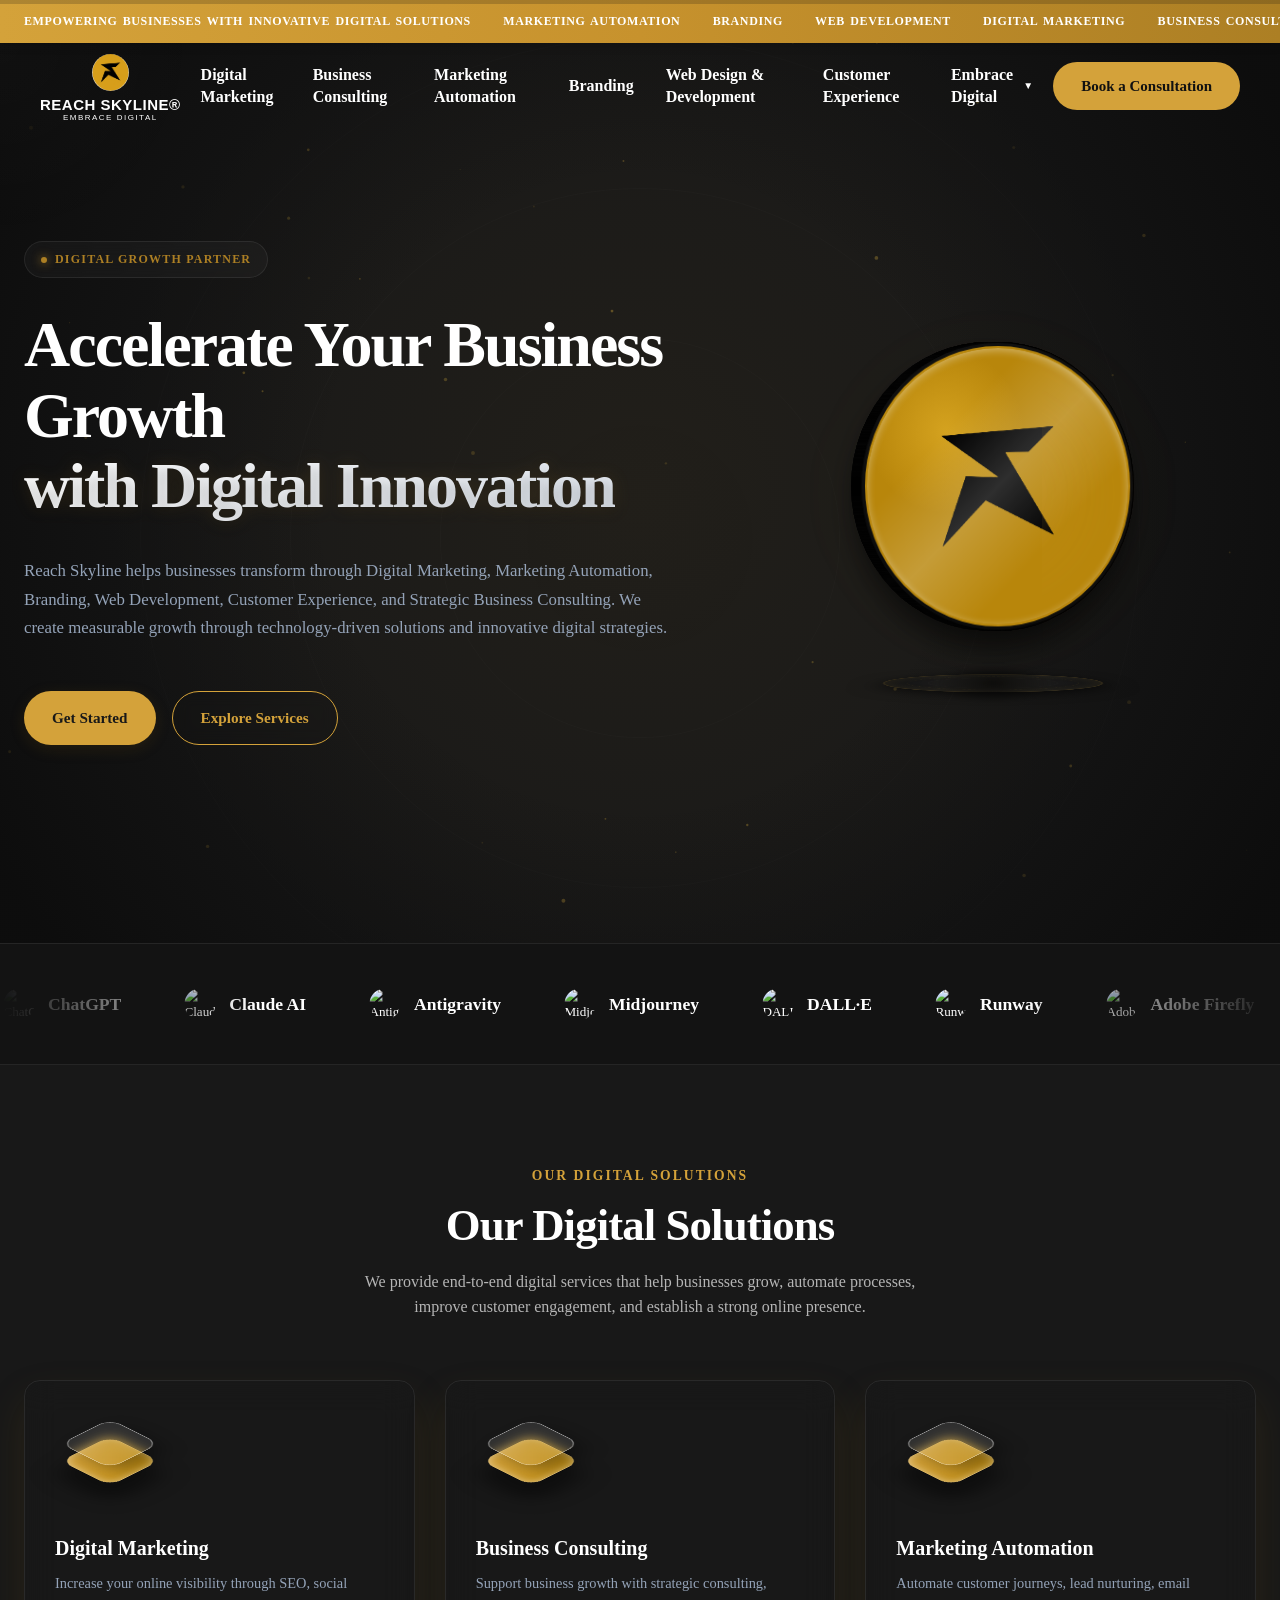
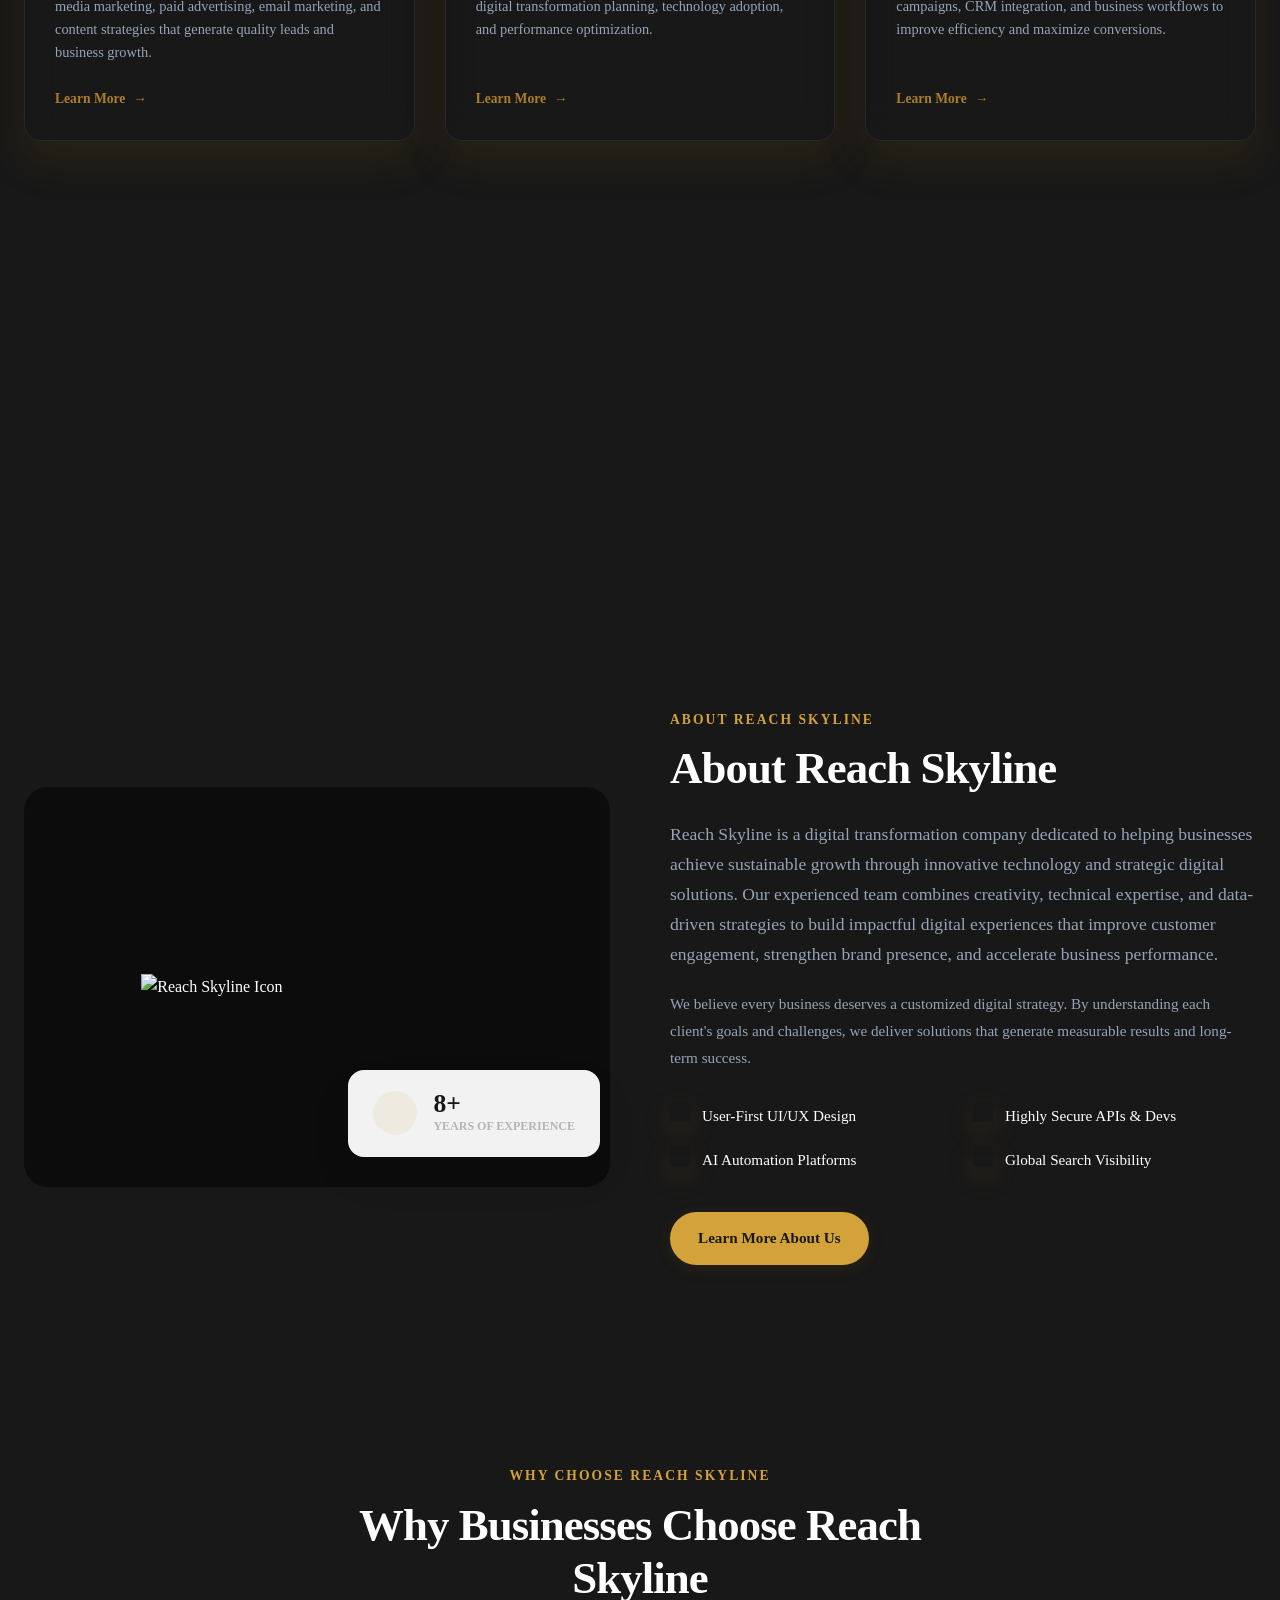
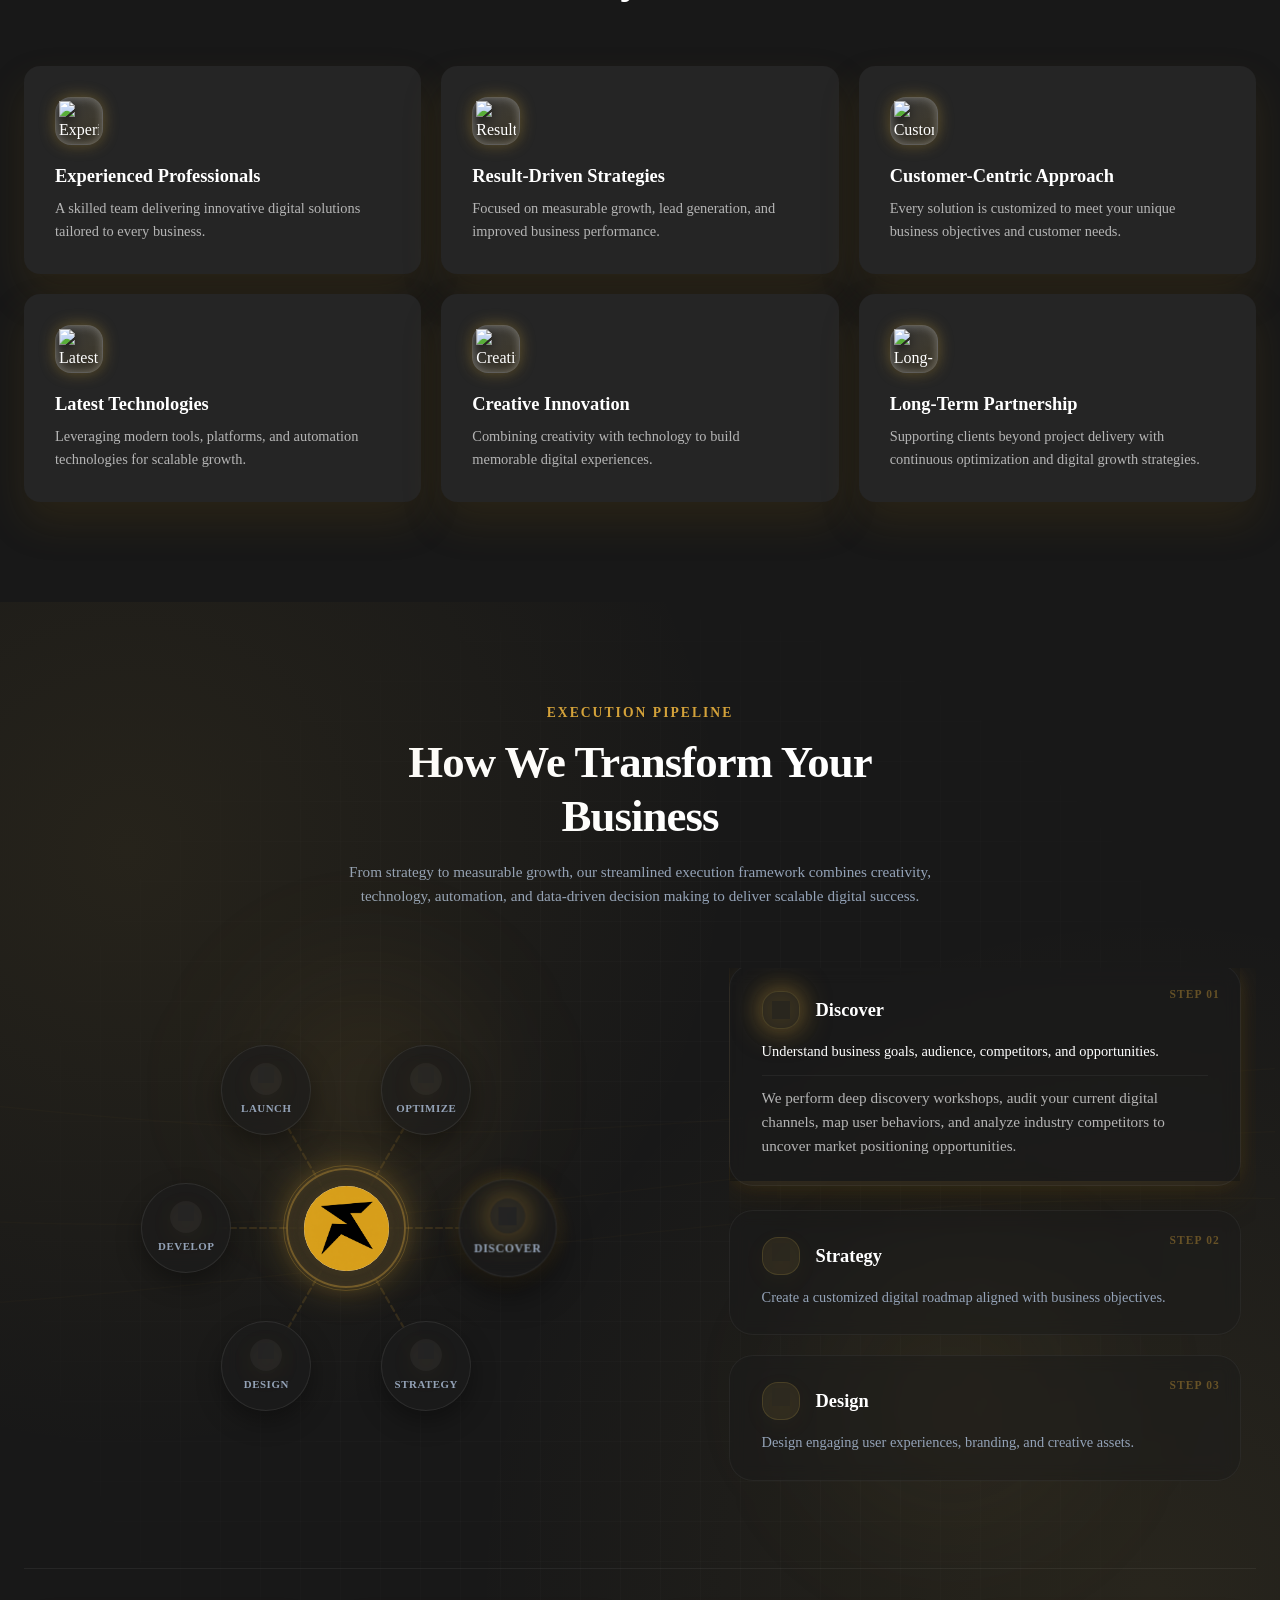
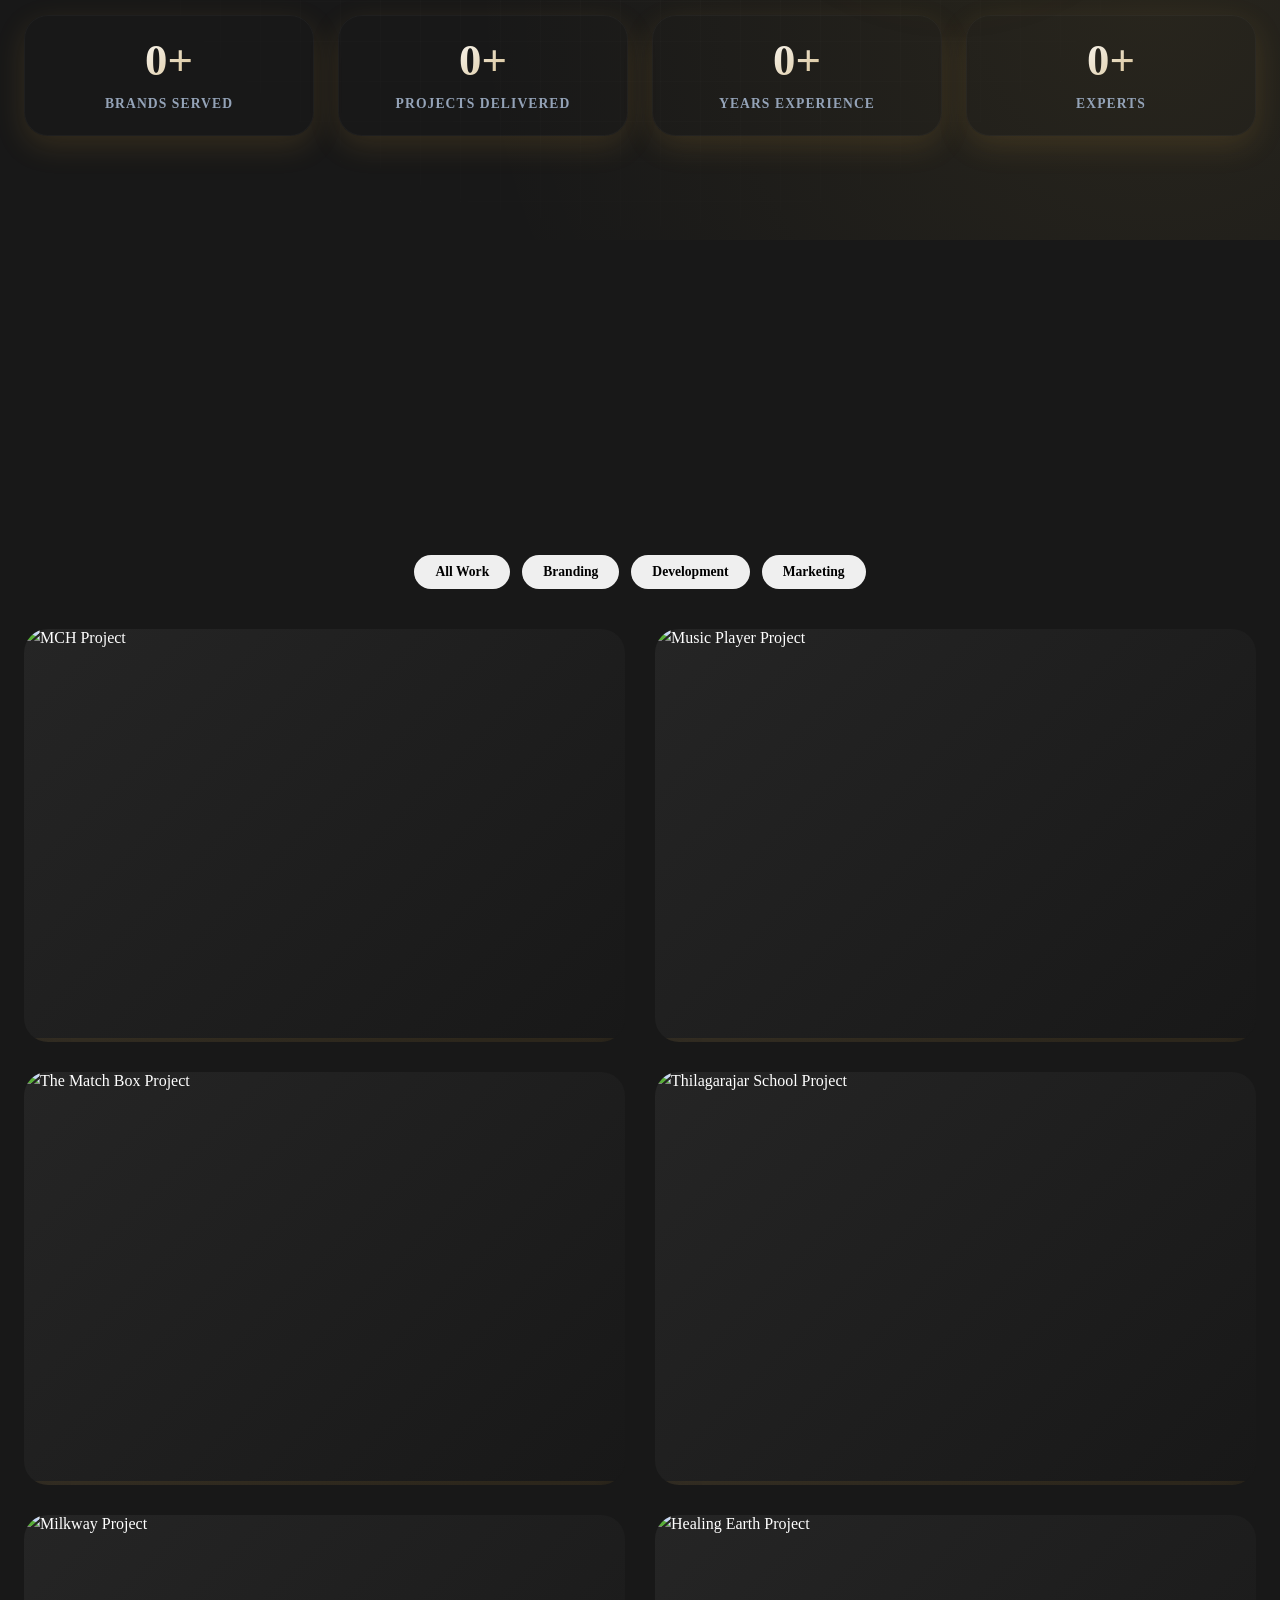
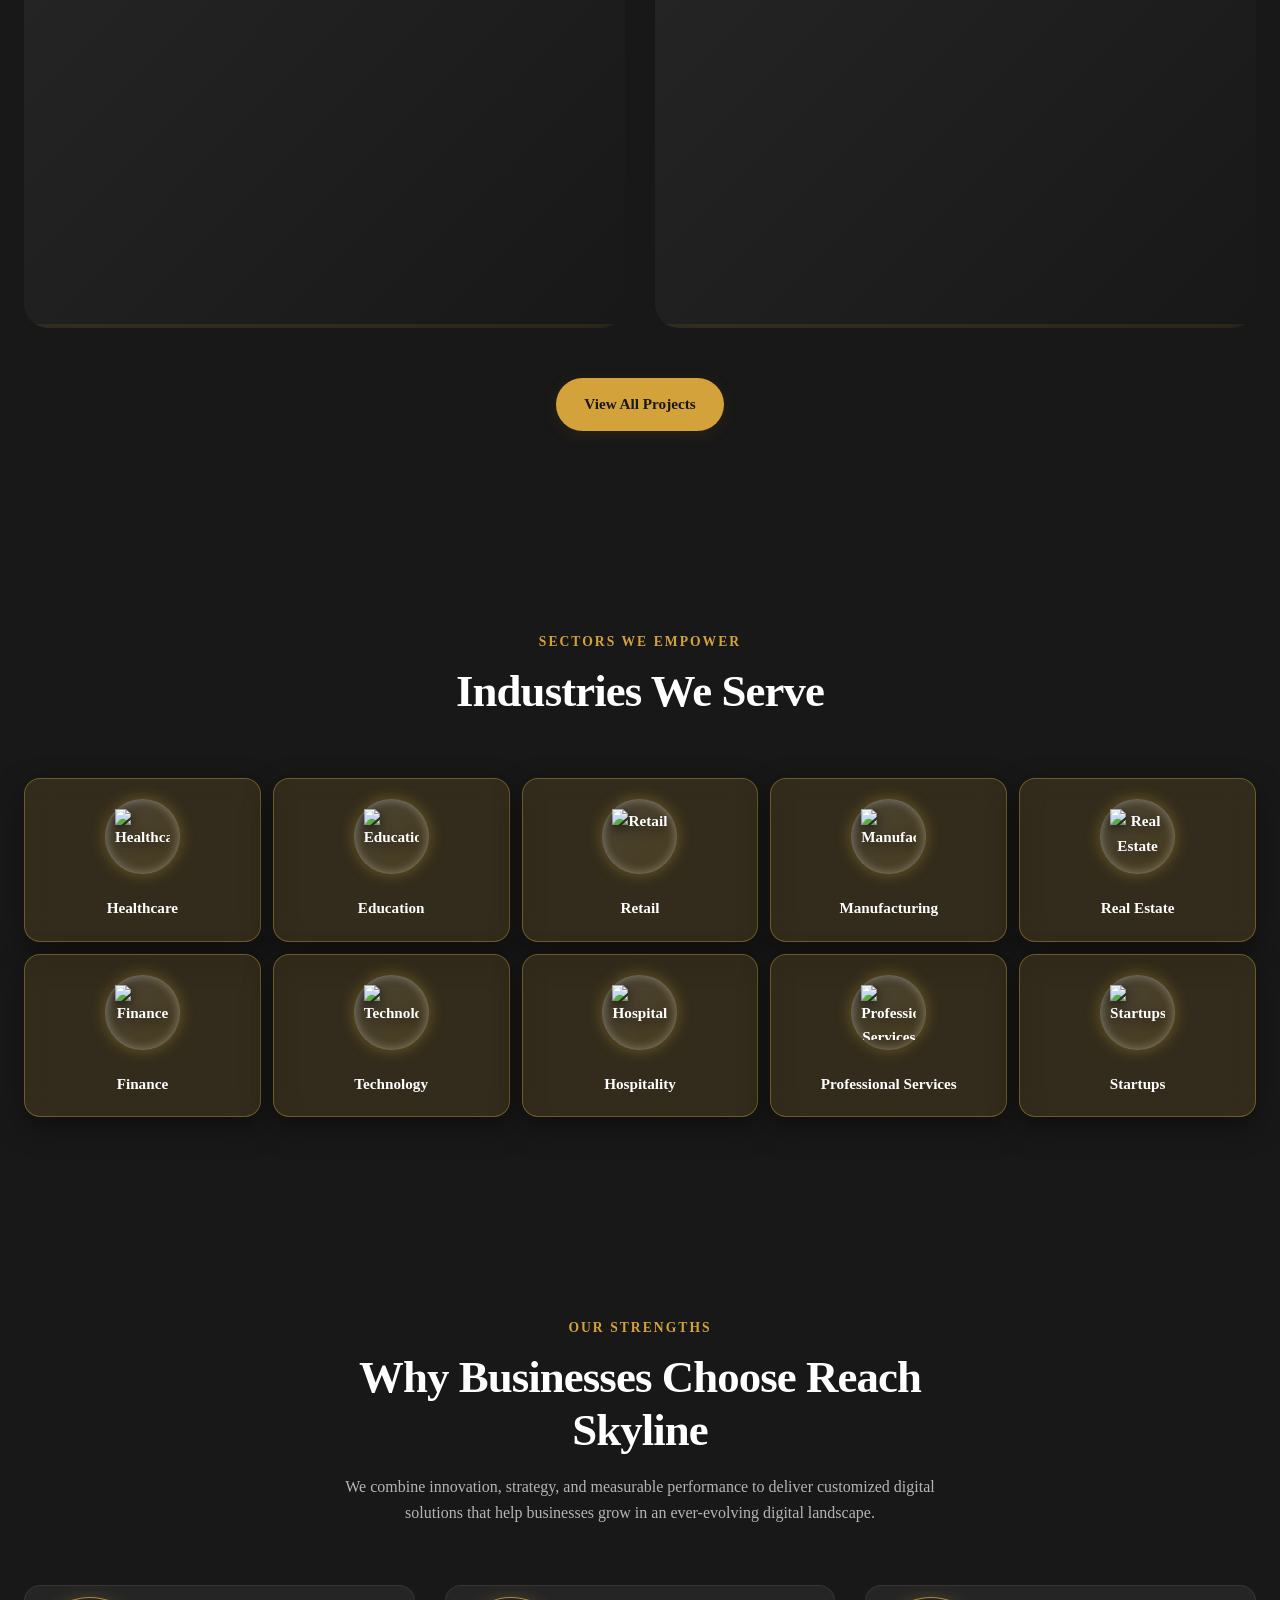
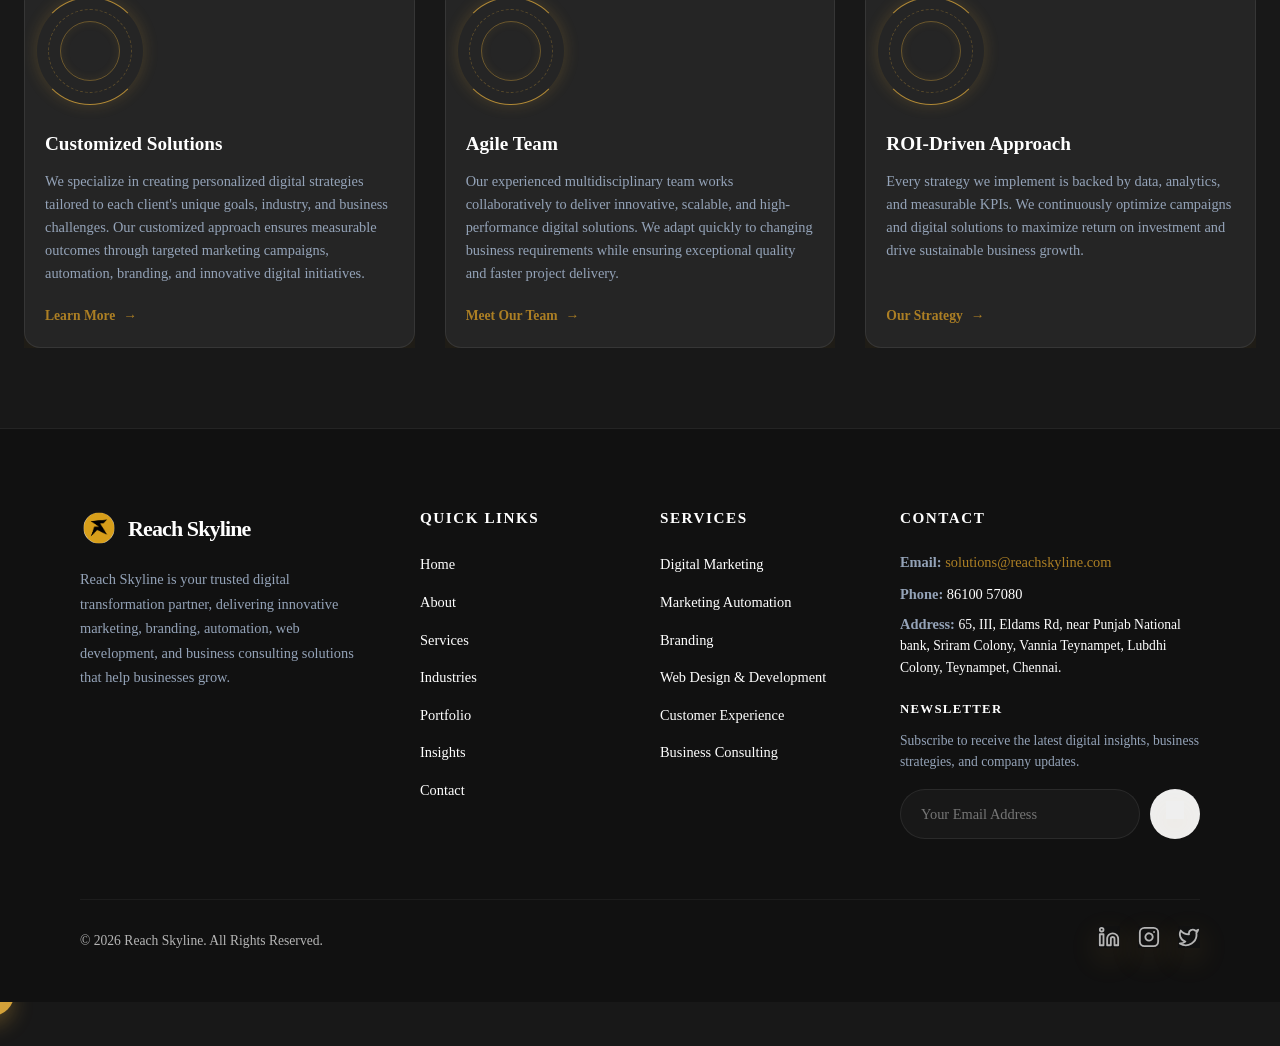
==== commit 4c8a9981: "Add files via upload" ====
--- a/index.html
+++ b/index.html
@@ -433,8 +433,10 @@
         <!-- Service Card 1 -->
         <div class="service-card reveal-fade-up">
           <div class="glass-card card-glow-border service-card-content">
-            <div class="service-icon-box">
-              <i data-lucide="trending-up"></i>
+            <div class="custom-isometric-logo">
+              <div class="iso-layer iso-shadow"></div>
+              <div class="iso-layer iso-base"><i data-lucide="trending-up"></i></div>
+              <div class="iso-layer iso-glass"><i data-lucide="trending-up"></i></div>
             </div>
             <h3 class="service-title">Digital Marketing</h3>
             <p class="service-desc">Increase your online visibility through SEO, social media marketing, paid advertising, email marketing, and content strategies that generate quality leads and business growth.</p>
@@ -445,8 +447,10 @@
         <!-- Service Card 2 -->
         <div class="service-card reveal-fade-up delay-100">
           <div class="glass-card card-glow-border service-card-content">
-            <div class="service-icon-box">
-              <i data-lucide="briefcase"></i>
+            <div class="custom-isometric-logo">
+              <div class="iso-layer iso-shadow"></div>
+              <div class="iso-layer iso-base"><i data-lucide="briefcase"></i></div>
+              <div class="iso-layer iso-glass"><i data-lucide="briefcase"></i></div>
             </div>
             <h3 class="service-title">Business Consulting</h3>
             <p class="service-desc">Support business growth with strategic consulting, digital transformation planning, technology adoption, and performance optimization.</p>
@@ -457,8 +461,10 @@
         <!-- Service Card 3 -->
         <div class="service-card reveal-fade-up delay-200">
           <div class="glass-card card-glow-border service-card-content">
-            <div class="service-icon-box">
-              <i data-lucide="settings-2"></i>
+            <div class="custom-isometric-logo">
+              <div class="iso-layer iso-shadow"></div>
+              <div class="iso-layer iso-base"><i data-lucide="settings-2"></i></div>
+              <div class="iso-layer iso-glass"><i data-lucide="settings-2"></i></div>
             </div>
             <h3 class="service-title">Marketing Automation</h3>
             <p class="service-desc">Automate customer journeys, lead nurturing, email campaigns, CRM integration, and business workflows to improve efficiency and maximize conversions.</p>
@@ -469,8 +475,10 @@
         <!-- Service Card 4 -->
         <div class="service-card reveal-fade-up">
           <div class="glass-card card-glow-border service-card-content">
-            <div class="service-icon-box">
-              <i data-lucide="award"></i>
+            <div class="custom-isometric-logo">
+              <div class="iso-layer iso-shadow"></div>
+              <div class="iso-layer iso-base"><i data-lucide="award"></i></div>
+              <div class="iso-layer iso-glass"><i data-lucide="award"></i></div>
             </div>
             <h3 class="service-title">Branding</h3>
             <p class="service-desc">Build a memorable brand identity through creative design, visual storytelling, brand strategy, and consistent communication across every customer touchpoint.</p>
@@ -481,8 +489,10 @@
         <!-- Service Card 5 -->
         <div class="service-card reveal-fade-up delay-100">
           <div class="glass-card card-glow-border service-card-content">
-            <div class="service-icon-box">
-              <i data-lucide="code-xml"></i>
+            <div class="custom-isometric-logo">
+              <div class="iso-layer iso-shadow"></div>
+              <div class="iso-layer iso-base"><i data-lucide="code-xml"></i></div>
+              <div class="iso-layer iso-glass"><i data-lucide="code-xml"></i></div>
             </div>
             <h3 class="service-title">Web Design & Development</h3>
             <p class="service-desc">Develop responsive, fast, secure, and SEO-friendly websites that deliver exceptional user experiences across all devices.</p>
@@ -492,8 +502,10 @@
       <!-- Service Card 6 -->
         <div class="service-card reveal-fade-up delay-200">
           <div class="glass-card card-glow-border service-card-content">
-            <div class="service-icon-box">
-              <i data-lucide="heart"></i>
+            <div class="custom-isometric-logo">
+              <div class="iso-layer iso-shadow"></div>
+              <div class="iso-layer iso-base"><i data-lucide="heart"></i></div>
+              <div class="iso-layer iso-glass"><i data-lucide="heart"></i></div>
             </div>
             <h3 class="service-title">Customer Experience</h3>
             <p class="service-desc">Create personalized customer experiences that improve engagement, satisfaction, loyalty, and long-term business relationships.</p>
@@ -580,8 +592,8 @@
         <!-- Feature 1 -->
         <div class="why-choose-card reveal-fade-up">
           <div class="glass-card card-glow-border why-choose-card-content">
-            <div class="why-choose-icon-box">
-              <i data-lucide="award"></i>
+            <div class="why-choose-icon-box advanced-feature-glow">
+              <img src="https://api.iconify.design/fluent-emoji/trophy.svg" alt="Experienced Professionals" class="feature-3d-img">
             </div>
             <h3 class="why-choose-title">Experienced Professionals</h3>
             <p class="why-choose-desc">A skilled team delivering innovative digital solutions tailored to every business.</p>
@@ -591,8 +603,8 @@
         <!-- Feature 2 -->
         <div class="why-choose-card reveal-fade-up delay-100">
           <div class="glass-card card-glow-border why-choose-card-content">
-            <div class="why-choose-icon-box">
-              <i data-lucide="target"></i>
+            <div class="why-choose-icon-box advanced-feature-glow">
+              <img src="https://api.iconify.design/fluent-emoji/bullseye.svg" alt="Result-Driven Strategies" class="feature-3d-img">
             </div>
             <h3 class="why-choose-title">Result-Driven Strategies</h3>
             <p class="why-choose-desc">Focused on measurable growth, lead generation, and improved business performance.</p>
@@ -602,8 +614,8 @@
         <!-- Feature 3 -->
         <div class="why-choose-card reveal-fade-up delay-200">
           <div class="glass-card card-glow-border why-choose-card-content">
-            <div class="why-choose-icon-box">
-              <i data-lucide="heart"></i>
+            <div class="why-choose-icon-box advanced-feature-glow">
+              <img src="https://api.iconify.design/fluent-emoji/puzzle-piece.svg" alt="Customer-Centric Approach" class="feature-3d-img">
             </div>
             <h3 class="why-choose-title">Customer-Centric Approach</h3>
             <p class="why-choose-desc">Every solution is customized to meet your unique business objectives and customer needs.</p>
@@ -613,8 +625,8 @@
         <!-- Feature 4 -->
         <div class="why-choose-card reveal-fade-up">
           <div class="glass-card card-glow-border why-choose-card-content">
-            <div class="why-choose-icon-box">
-              <i data-lucide="cpu"></i>
+            <div class="why-choose-icon-box advanced-feature-glow">
+              <img src="https://api.iconify.design/fluent-emoji/laptop.svg" alt="Latest Technologies" class="feature-3d-img">
             </div>
             <h3 class="why-choose-title">Latest Technologies</h3>
             <p class="why-choose-desc">Leveraging modern tools, platforms, and automation technologies for scalable growth.</p>
@@ -624,8 +636,8 @@
         <!-- Feature 5 -->
         <div class="why-choose-card reveal-fade-up delay-100">
           <div class="glass-card card-glow-border why-choose-card-content">
-            <div class="why-choose-icon-box">
-              <i data-lucide="sparkles"></i>
+            <div class="why-choose-icon-box advanced-feature-glow">
+              <img src="https://api.iconify.design/fluent-emoji/light-bulb.svg" alt="Creative Innovation" class="feature-3d-img">
             </div>
             <h3 class="why-choose-title">Creative Innovation</h3>
             <p class="why-choose-desc">Combining creativity with technology to build memorable digital experiences.</p>
@@ -635,8 +647,8 @@
         <!-- Feature 6 -->
         <div class="why-choose-card reveal-fade-up delay-200">
           <div class="glass-card card-glow-border why-choose-card-content">
-            <div class="why-choose-icon-box">
-              <i data-lucide="handshake"></i>
+            <div class="why-choose-icon-box advanced-feature-glow">
+              <img src="https://api.iconify.design/fluent-emoji/handshake.svg" alt="Long-Term Partnership" class="feature-3d-img">
             </div>
             <h3 class="why-choose-title">Long-Term Partnership</h3>
             <p class="why-choose-desc">Supporting clients beyond project delivery with continuous optimization and digital growth strategies.</p>
@@ -673,9 +685,10 @@
             <!-- Center Hub -->
             <div class="pipeline-center-hub">
               <div class="hub-pulse"></div>
-              <div class="hub-content">
-                <span class="hub-label-sub">Reach Skyline</span>
-                <span class="hub-label-main">Digital Engine</span>
+              <div class="hub-content" style="padding: 0;">
+                <div style="width: 85px; height: 85px; border-radius: 50%; overflow: hidden; display: flex; align-items: center; justify-content: center; background: #fff; filter: drop-shadow(0 0 15px rgba(212, 162, 58, 0.4));">
+                  <img src="logo.png" alt="Reach Skyline Logo" style="width: 110%; height: 110%; object-fit: cover; display: block; transform: scale(1.05);">
+                </div>
               </div>
             </div>
 
@@ -1005,43 +1018,63 @@
 
       <div class="industries-grid reveal-fade-up">
         <div class="industry-chip">
-          <i data-lucide="heart-pulse" class="industry-chip-icon"></i>
+          <div class="advanced-industry-icon-wrapper">
+          <img src="https://api.iconify.design/fluent-emoji/dna.svg" alt="Healthcare">
+        </div>
           <span>Healthcare</span>
         </div>
         <div class="industry-chip">
-          <i data-lucide="graduation-cap" class="industry-chip-icon"></i>
+          <div class="advanced-industry-icon-wrapper">
+          <img src="https://api.iconify.design/fluent-emoji/graduation-cap.svg" alt="Education">
+        </div>
           <span>Education</span>
         </div>
         <div class="industry-chip">
-          <i data-lucide="shopping-bag" class="industry-chip-icon"></i>
+          <div class="advanced-industry-icon-wrapper">
+          <img src="https://api.iconify.design/fluent-emoji/shopping-bags.svg" alt="Retail">
+        </div>
           <span>Retail</span>
         </div>
         <div class="industry-chip">
-          <i data-lucide="factory" class="industry-chip-icon"></i>
+          <div class="advanced-industry-icon-wrapper">
+          <img src="https://api.iconify.design/fluent-emoji/factory.svg" alt="Manufacturing">
+        </div>
           <span>Manufacturing</span>
         </div>
         <div class="industry-chip">
-          <i data-lucide="home" class="industry-chip-icon"></i>
+          <div class="advanced-industry-icon-wrapper">
+          <img src="https://api.iconify.design/fluent-emoji/office-building.svg" alt="Real Estate">
+        </div>
           <span>Real Estate</span>
         </div>
         <div class="industry-chip">
-          <i data-lucide="dollar-sign" class="industry-chip-icon"></i>
+          <div class="advanced-industry-icon-wrapper">
+          <img src="https://api.iconify.design/fluent-emoji/money-bag.svg" alt="Finance">
+        </div>
           <span>Finance</span>
         </div>
         <div class="industry-chip">
-          <i data-lucide="laptop" class="industry-chip-icon"></i>
+          <div class="advanced-industry-icon-wrapper">
+          <img src="https://api.iconify.design/fluent-emoji/robot.svg" alt="Technology">
+        </div>
           <span>Technology</span>
         </div>
         <div class="industry-chip">
-          <i data-lucide="hotel" class="industry-chip-icon"></i>
+          <div class="advanced-industry-icon-wrapper">
+          <img src="https://api.iconify.design/fluent-emoji/beach-with-umbrella.svg" alt="Hospitality">
+        </div>
           <span>Hospitality</span>
         </div>
         <div class="industry-chip">
-          <i data-lucide="briefcase" class="industry-chip-icon"></i>
+          <div class="advanced-industry-icon-wrapper">
+          <img src="https://api.iconify.design/fluent-emoji/briefcase.svg" alt="Professional Services">
+        </div>
           <span>Professional Services</span>
         </div>
         <div class="industry-chip">
-          <i data-lucide="rocket" class="industry-chip-icon"></i>
+          <div class="advanced-industry-icon-wrapper">
+          <img src="https://api.iconify.design/fluent-emoji/rocket.svg" alt="Startups">
+        </div>
           <span>Startups</span>
         </div>
       </div>
@@ -1061,14 +1094,15 @@
         <!-- Card 1: Customized Solutions -->
         <div class="insight-card reveal-fade-up">
           <div class="glass-card card-glow-border" style="padding: 20px;">
-            <div class="insight-img-box">
-              <svg class="insight-img-artwork" xmlns="http://www.w3.org/2000/svg" viewBox="0 0 100 100" fill="none">
-                <circle cx="50" cy="50" r="35" stroke="currentColor" stroke-width="2" />
-                <circle cx="50" cy="50" r="22" stroke="currentColor" stroke-width="1.5" />
-                <circle cx="50" cy="50" r="8" fill="var(--accent)" />
-              </svg>
-            </div>
-            <h3 class="insight-title" style="margin-top: 20px;">Customized Solutions</h3>
+            <div class="insight-rings-wrapper">
+              <div class="insight-ring ring-1"></div>
+              <div class="insight-ring ring-2"></div>
+              <div class="insight-ring ring-3"></div>
+              <div class="insight-rings-icon">
+                <i data-lucide="sliders"></i>
+              </div>
+            </div>
+            <h3 class="insight-title" style="margin-top: 15px;">Customized Solutions</h3>
             <p class="insight-desc">We specialize in creating personalized digital strategies tailored to each client's unique goals, industry, and business challenges. Our customized approach ensures measurable outcomes through targeted marketing campaigns, automation, branding, and innovative digital initiatives.</p>
             <a href="#footer" class="insight-link">Learn More <span>→</span></a>
           </div>
@@ -1077,17 +1111,15 @@
         <!-- Card 2: Agile Team -->
         <div class="insight-card reveal-fade-up delay-100">
           <div class="glass-card card-glow-border" style="padding: 20px;">
-            <div class="insight-img-box">
-              <svg class="insight-img-artwork" xmlns="http://www.w3.org/2000/svg" viewBox="0 0 100 100" fill="none">
-                <circle cx="50" cy="30" r="8" stroke="currentColor" stroke-width="2" />
-                <circle cx="30" cy="70" r="8" stroke="currentColor" stroke-width="2" />
-                <circle cx="70" cy="70" r="8" stroke="currentColor" stroke-width="2" />
-                <line x1="50" y1="38" x2="30" y2="62" stroke="currentColor" stroke-width="1.5" />
-                <line x1="50" y1="38" x2="70" y2="62" stroke="currentColor" stroke-width="1.5" />
-                <line x1="38" y1="70" x2="62" y2="70" stroke="currentColor" stroke-width="1.5" />
-              </svg>
-            </div>
-            <h3 class="insight-title" style="margin-top: 20px;">Agile Team</h3>
+            <div class="insight-rings-wrapper">
+              <div class="insight-ring ring-1"></div>
+              <div class="insight-ring ring-2"></div>
+              <div class="insight-ring ring-3"></div>
+              <div class="insight-rings-icon">
+                <i data-lucide="zap"></i>
+              </div>
+            </div>
+            <h3 class="insight-title" style="margin-top: 15px;">Agile Team</h3>
             <p class="insight-desc">Our experienced multidisciplinary team works collaboratively to deliver innovative, scalable, and high-performance digital solutions. We adapt quickly to changing business requirements while ensuring exceptional quality and faster project delivery.</p>
             <a href="#footer" class="insight-link">Meet Our Team <span>→</span></a>
           </div>
@@ -1096,15 +1128,15 @@
         <!-- Card 3: ROI-Driven Approach -->
         <div class="insight-card reveal-fade-up delay-200">
           <div class="glass-card card-glow-border" style="padding: 20px;">
-            <div class="insight-img-box">
-              <svg class="insight-img-artwork" xmlns="http://www.w3.org/2000/svg" viewBox="0 0 100 100" fill="none">
-                <path d="M15,80 L35,60 L55,68 L85,30" stroke="currentColor" stroke-width="2.5" stroke-linecap="round" stroke-linejoin="round" />
-                <polyline points="72,30 85,30 85,43" stroke="currentColor" stroke-width="2.5" stroke-linecap="round" stroke-linejoin="round" />
-                <line x1="10" y1="90" x2="90" y2="90" stroke="currentColor" stroke-width="1.5" />
-                <line x1="10" y1="10" x2="10" y2="90" stroke="currentColor" stroke-width="1.5" />
-              </svg>
-            </div>
-            <h3 class="insight-title" style="margin-top: 20px;">ROI-Driven Approach</h3>
+            <div class="insight-rings-wrapper">
+              <div class="insight-ring ring-1"></div>
+              <div class="insight-ring ring-2"></div>
+              <div class="insight-ring ring-3"></div>
+              <div class="insight-rings-icon">
+                <i data-lucide="trending-up"></i>
+              </div>
+            </div>
+            <h3 class="insight-title" style="margin-top: 15px;">ROI-Driven Approach</h3>
             <p class="insight-desc">Every strategy we implement is backed by data, analytics, and measurable KPIs. We continuously optimize campaigns and digital solutions to maximize return on investment and drive sustainable business growth.</p>
             <a href="#footer" class="insight-link">Our Strategy <span>→</span></a>
           </div>
--- a/style.css
+++ b/style.css
@@ -3382,3 +3382,434 @@
   mix-blend-mode: multiply;
   filter: grayscale(1) brightness(1.7) contrast(1.2);
 }
+
+
+/* --- 3D Colorful Industry Icons --- */
+.advanced-industry-icon-wrapper {
+  position: relative;
+  width: 75px;
+  height: 75px;
+  display: flex;
+  align-items: center;
+  justify-content: center;
+  border-radius: 50%;
+  background: linear-gradient(135deg, rgba(255,255,255,0.1) 0%, rgba(204,164,59,0.15) 100%);
+  box-shadow: 0 0 15px rgba(204, 164, 59, 0.4), inset 0 0 10px rgba(255, 255, 255, 0.3);
+  border: 1px solid rgba(255, 255, 255, 0.2);
+  margin-bottom: 10px;
+  animation: pulse-glow-icon 3s infinite alternate;
+}
+
+.advanced-industry-icon-wrapper img {
+  width: 55px;
+  height: 55px;
+  filter: drop-shadow(0 4px 6px rgba(0,0,0,0.6));
+  animation: float-icon 4s ease-in-out infinite;
+}
+
+@keyframes pulse-glow-icon {
+  0% { box-shadow: 0 0 10px rgba(204, 164, 59, 0.3), inset 0 0 8px rgba(255, 255, 255, 0.2); }
+  100% { box-shadow: 0 0 25px rgba(204, 164, 59, 0.7), inset 0 0 15px rgba(255, 255, 255, 0.5); }
+}
+
+@keyframes float-icon {
+  0% { transform: translateY(0px) rotate(0deg); }
+  50% { transform: translateY(-6px) rotate(4deg); }
+  100% { transform: translateY(0px) rotate(0deg); }
+}
+
+
+/* --- 3D Colorful Feature Icons (Why Choose Us) --- */
+.advanced-feature-glow {
+  background: linear-gradient(135deg, rgba(255,255,255,0.1) 0%, rgba(204,164,59,0.15) 100%) !important;
+  box-shadow: 0 0 15px rgba(204, 164, 59, 0.4), inset 0 0 10px rgba(255, 255, 255, 0.3) !important;
+  border: 1px solid rgba(255, 255, 255, 0.2) !important;
+  animation: pulse-glow-icon 3s infinite alternate !important;
+}
+
+.feature-3d-img {
+  width: 40px;
+  height: 40px;
+  filter: drop-shadow(0 4px 6px rgba(0,0,0,0.6));
+  animation: float-icon 4s ease-in-out infinite;
+}
+
+
+/* --- Premium Abstract 3D Services Icons --- */
+.service-premium-3d-wrapper {
+  position: relative;
+  width: 90px;
+  height: 90px;
+  margin-bottom: 25px;
+  display: flex;
+  align-items: center;
+  justify-content: center;
+  border-radius: 20px;
+  background: rgba(18, 18, 18, 0.6);
+  backdrop-filter: blur(10px);
+  transform-style: preserve-3d;
+  animation: float-premium 5s ease-in-out infinite;
+  align-self: flex-start;
+}
+
+/* The rotating colorful holographic border */
+.service-premium-3d-wrapper::before {
+  content: '';
+  position: absolute;
+  top: -4px; left: -4px; right: -4px; bottom: -4px;
+  background: linear-gradient(45deg, #ff007f, #7f00ff, #00d2ff, #cca43b);
+  background-size: 300% 300%;
+  border-radius: 24px;
+  z-index: -1;
+  animation: rotate-gradient 4s linear infinite;
+  opacity: 0.9;
+  filter: blur(8px);
+}
+
+.service-premium-3d-img {
+  width: 100%;
+  height: 100%;
+  object-fit: cover;
+  border-radius: 20px;
+  border: 2px solid rgba(255, 255, 255, 0.2);
+  box-shadow: 0 10px 25px rgba(0, 0, 0, 0.6);
+  /* The image itself slowly scales and pulses */
+  animation: pulse-premium-img 4s ease-in-out infinite alternate;
+}
+
+@keyframes float-premium {
+  0% { transform: translateY(0px) rotateX(5deg) rotateY(-5deg); }
+  50% { transform: translateY(-12px) rotateX(-5deg) rotateY(8deg); }
+  100% { transform: translateY(0px) rotateX(5deg) rotateY(-5deg); }
+}
+
+@keyframes rotate-gradient {
+  0% { background-position: 0% 50%; }
+  50% { background-position: 100% 50%; }
+  100% { background-position: 0% 50%; }
+}
+
+@keyframes pulse-premium-img {
+  0% { transform: scale(0.96); filter: brightness(1) contrast(1.1); }
+  100% { transform: scale(1.04); filter: brightness(1.2) contrast(1.2); }
+}
+
+
+/* --- Isometric Custom 3D Logos (Services Section) --- */
+.custom-isometric-logo {
+  position: relative;
+  width: 70px;
+  height: 70px;
+  margin-bottom: 40px;
+  transform-style: preserve-3d;
+  transform: rotateX(60deg) rotateZ(-45deg);
+  animation: iso-float 5s ease-in-out infinite;
+  align-self: flex-start;
+  margin-left: 20px;
+  margin-top: 15px;
+}
+
+.iso-layer {
+  position: absolute;
+  top: 0; left: 0; width: 100%; height: 100%;
+  display: flex; align-items: center; justify-content: center;
+  border-radius: 16px;
+  transition: transform 0.6s cubic-bezier(0.34, 1.56, 0.64, 1), background 0.4s ease, border-color 0.4s ease, filter 0.4s ease;
+}
+
+/* Base Shadow */
+.iso-shadow {
+  transform: translateZ(-15px);
+  background: rgba(0, 0, 0, 0.4);
+  box-shadow: 0 0 25px rgba(0,0,0,0.8);
+  filter: blur(10px);
+}
+
+/* Base Body (Gold) */
+.iso-base {
+  transform: translateZ(0px);
+  background: linear-gradient(135deg, #d4a23a 0%, #b8860b 100%);
+  box-shadow: inset 0 0 12px rgba(255,255,255,0.4);
+  border: 1px solid rgba(255, 255, 255, 0.3);
+}
+
+/* Glass Top (Hovering above) */
+.iso-glass {
+  transform: translateZ(20px);
+  background: rgba(255, 255, 255, 0.1);
+  backdrop-filter: blur(6px);
+  border: 1px solid rgba(255, 255, 255, 0.5);
+  box-shadow: 0 15px 25px rgba(0, 0, 0, 0.3);
+}
+
+.iso-layer svg {
+  width: 32px !important;
+  height: 32px !important;
+  stroke-width: 2px !important;
+}
+
+.iso-base svg {
+  stroke: rgba(255, 255, 255, 0.5) !important;
+  filter: drop-shadow(0 2px 4px rgba(0,0,0,0.4));
+}
+
+.iso-glass svg {
+  stroke: #ffffff !important;
+  filter: drop-shadow(0 0 10px rgba(255, 255, 255, 0.9));
+}
+
+/* Hover Effect: The 3D layers expand vertically! */
+.service-card:hover .custom-isometric-logo .iso-shadow {
+  transform: translateZ(-25px);
+  filter: blur(15px);
+  background: rgba(0, 0, 0, 0.5);
+}
+
+.service-card:hover .custom-isometric-logo .iso-glass {
+  transform: translateZ(35px);
+  background: rgba(212, 162, 58, 0.15);
+  border-color: #d4a23a;
+  box-shadow: 0 20px 35px rgba(212, 162, 58, 0.4);
+}
+
+.service-card:hover .custom-isometric-logo .iso-glass svg {
+  stroke: #d4a23a !important;
+  filter: drop-shadow(0 0 12px rgba(212, 162, 58, 0.8));
+}
+
+@keyframes iso-float {
+  0% { transform: rotateX(60deg) rotateZ(-45deg) translateZ(0px); }
+  50% { transform: rotateX(60deg) rotateZ(-45deg) translateZ(12px); }
+  100% { transform: rotateX(60deg) rotateZ(-45deg) translateZ(0px); }
+}
+
+
+/* --- 3D Holographic Podium Icons (Insights Section) --- */
+.insight-3d-podium-wrapper {
+  position: relative;
+  width: 100px;
+  height: 100px;
+  margin-bottom: 25px;
+  transform-style: preserve-3d;
+  display: flex;
+  align-items: center;
+  justify-content: center;
+}
+
+.insight-3d-podium {
+  position: absolute;
+  bottom: -5px;
+  width: 80px;
+  height: 35px;
+  border-radius: 50%;
+  background: radial-gradient(circle, rgba(204,164,59,0.5) 0%, rgba(204,164,59,0.1) 70%, transparent 100%);
+  transform: rotateX(75deg) translateZ(-5px);
+  border: 1px solid rgba(204,164,59,0.4);
+  box-shadow: 0 0 20px rgba(204,164,59,0.4), inset 0 0 10px rgba(204,164,59,0.3);
+  animation: pulse-podium 3s infinite alternate;
+  transition: all 0.5s cubic-bezier(0.34, 1.56, 0.64, 1);
+}
+
+.insight-3d-icon {
+  width: 65px;
+  height: 65px;
+  object-fit: contain;
+  transform: translateZ(20px);
+  filter: drop-shadow(0 15px 10px rgba(0,0,0,0.6));
+  animation: float-icon-above-podium 4s ease-in-out infinite;
+  transition: all 0.5s cubic-bezier(0.34, 1.56, 0.64, 1);
+}
+
+/* Hover effect: The podium glows brighter and the icon shoots up and spins! */
+.insight-card:hover .insight-3d-icon {
+  transform: translateZ(45px) scale(1.2) rotateY(15deg);
+  filter: drop-shadow(0 25px 15px rgba(204,164,59,0.4));
+  animation-play-state: paused; /* Pause floating while hovering so it stays high */
+}
+
+.insight-card:hover .insight-3d-podium {
+  background: radial-gradient(circle, rgba(204,164,59,0.8) 0%, rgba(204,164,59,0.2) 70%, transparent 100%);
+  transform: rotateX(75deg) translateZ(-15px) scale(1.3);
+  border-color: rgba(204,164,59,0.8);
+  box-shadow: 0 0 35px rgba(204,164,59,0.6), inset 0 0 20px rgba(204,164,59,0.5);
+}
+
+@keyframes float-icon-above-podium {
+  0% { transform: translateY(0px) translateZ(20px); }
+  50% { transform: translateY(-12px) translateZ(20px); }
+  100% { transform: translateY(0px) translateZ(20px); }
+}
+
+@keyframes pulse-podium {
+  0% { opacity: 0.6; filter: blur(2px); }
+  100% { opacity: 1; filter: blur(0px); }
+}
+
+
+/* --- Liquid Morphing Blob 3D Design (Insights Section) --- */
+.insight-liquid-wrapper {
+  position: relative;
+  width: 90px;
+  height: 90px;
+  margin-bottom: 25px;
+  display: flex;
+  align-items: center;
+  justify-content: center;
+}
+
+.insight-liquid-blob {
+  position: absolute;
+  top: 0; left: 0; right: 0; bottom: 0;
+  background: linear-gradient(135deg, #cca43b, #f26419); /* Default Gold/Orange */
+  animation: morph-blob 5s ease-in-out infinite alternate;
+  box-shadow: 0 10px 25px rgba(204,164,59,0.4);
+  z-index: 1;
+  transition: all 0.5s ease;
+}
+
+/* Unique blob colors for each card! */
+.blob-customized { background: linear-gradient(135deg, #f20089, #2d00f7); box-shadow: 0 10px 25px rgba(242,0,137,0.4); }
+.blob-agile { background: linear-gradient(135deg, #ff9e00, #ff0000); box-shadow: 0 10px 25px rgba(255,158,0,0.4); }
+.blob-roi-driven { background: linear-gradient(135deg, #00f5d4, #0b525b); box-shadow: 0 10px 25px rgba(0,245,212,0.4); }
+
+.insight-liquid-icon {
+  width: 55px;
+  height: 55px;
+  z-index: 2;
+  filter: drop-shadow(0 5px 10px rgba(0,0,0,0.4));
+  animation: float-liquid 3s ease-in-out infinite;
+  object-fit: contain;
+  transition: all 0.5s cubic-bezier(0.34, 1.56, 0.64, 1);
+}
+
+/* Hover Effect: Blobs shift color and spin faster, icon pops out! */
+.insight-card:hover .insight-liquid-blob {
+  animation-duration: 2s; /* Morphs much faster on hover */
+  transform: scale(1.1);
+}
+.insight-card:hover .blob-customized { background: linear-gradient(135deg, #2d00f7, #f20089); box-shadow: 0 15px 35px rgba(242,0,137,0.6); }
+.insight-card:hover .blob-agile { background: linear-gradient(135deg, #ff0000, #ff9e00); box-shadow: 0 15px 35px rgba(255,158,0,0.6); }
+.insight-card:hover .blob-roi-driven { background: linear-gradient(135deg, #0b525b, #00f5d4); box-shadow: 0 15px 35px rgba(0,245,212,0.6); }
+
+.insight-card:hover .insight-liquid-icon {
+  transform: scale(1.3) rotate(10deg);
+  filter: drop-shadow(0 15px 20px rgba(0,0,0,0.6));
+}
+
+@keyframes morph-blob {
+  0% { border-radius: 40% 60% 70% 30% / 40% 40% 60% 50%; transform: rotate(0deg); }
+  50% { border-radius: 60% 40% 30% 70% / 50% 60% 40% 40%; }
+  100% { border-radius: 40% 60% 50% 40% / 60% 40% 70% 50%; transform: rotate(20deg); }
+}
+
+@keyframes float-liquid {
+  0% { transform: translateY(0px); }
+  50% { transform: translateY(-8px); }
+  100% { transform: translateY(0px); }
+}
+
+
+/* --- Concentric Rotating Glass Rings Logo Design --- */
+.insight-rings-wrapper {
+  position: relative;
+  width: 60px;
+  height: 60px;
+  margin: 15px 0 35px 15px; /* Offset to allow rings to spill out nicely */
+  display: flex;
+  align-items: center;
+  justify-content: center;
+  perspective: 1000px;
+}
+
+.insight-ring {
+  position: absolute;
+  top: 0; left: 0; bottom: 0; right: 0;
+  border-radius: 50%;
+  border: 1px solid rgba(212, 162, 58, 0.4);
+  transition: all 0.8s cubic-bezier(0.34, 1.56, 0.64, 1);
+}
+
+.ring-1 {
+  width: 100%; height: 100%;
+  box-shadow: inset 0 0 10px rgba(212, 162, 58, 0.1);
+  animation: spin-rings 8s linear infinite;
+}
+
+.ring-2 {
+  width: 140%; height: 140%;
+  top: -20%; left: -20%;
+  border: 1px dashed rgba(212, 162, 58, 0.3);
+  animation: spin-rings 12s linear infinite reverse;
+}
+
+.ring-3 {
+  width: 180%; height: 180%;
+  top: -40%; left: -40%;
+  border-color: rgba(212, 162, 58, 0.1);
+  border-top-color: rgba(212, 162, 58, 0.8);
+  border-bottom-color: rgba(212, 162, 58, 0.8);
+  animation: spin-rings 16s linear infinite;
+  box-shadow: 0 0 15px rgba(212, 162, 58, 0.2);
+}
+
+.insight-rings-icon {
+  position: relative;
+  z-index: 10;
+  color: var(--accent);
+  transition: all 0.5s cubic-bezier(0.34, 1.56, 0.64, 1);
+}
+
+.insight-rings-icon svg {
+  width: 32px;
+  height: 32px;
+  stroke-width: 1.5px;
+  filter: drop-shadow(0 0 8px rgba(212,162,58,0.5));
+}
+
+/* Hover effects */
+.insight-card:hover .insight-rings-icon {
+  transform: scale(1.3) translateZ(40px);
+  color: #fff;
+}
+.insight-card:hover .insight-rings-icon svg {
+  filter: drop-shadow(0 0 15px rgba(255,255,255,0.8));
+}
+
+.insight-card:hover .ring-1 { 
+  transform: rotateX(60deg) rotateY(20deg) scale(1.1); 
+  border-color: rgba(212, 162, 58, 1); 
+  box-shadow: inset 0 0 20px rgba(212, 162, 58, 0.4);
+  background: rgba(212, 162, 58, 0.1);
+}
+.insight-card:hover .ring-2 { 
+  transform: rotateX(-50deg) rotateY(30deg) scale(1.15); 
+  border-color: rgba(212, 162, 58, 0.8); 
+}
+.insight-card:hover .ring-3 { 
+  transform: rotateX(40deg) rotateY(-40deg) scale(1.2); 
+  border-color: rgba(212, 162, 58, 0.3);
+  border-top-color: rgba(212, 162, 58, 1);
+  border-bottom-color: rgba(212, 162, 58, 1);
+}
+
+@keyframes spin-rings { 
+  100% { transform: rotate(360deg); } 
+}
+
+
+/* --- Equal Height Fix for Insights Cards --- */
+.insight-card {
+  height: 100%;
+  display: flex;
+  flex-direction: column;
+}
+
+.insight-card > .glass-card {
+  flex-grow: 1;
+  display: flex;
+  flex-direction: column;
+}
+
+.insight-card .insight-link {
+  margin-top: auto !important;
+}
